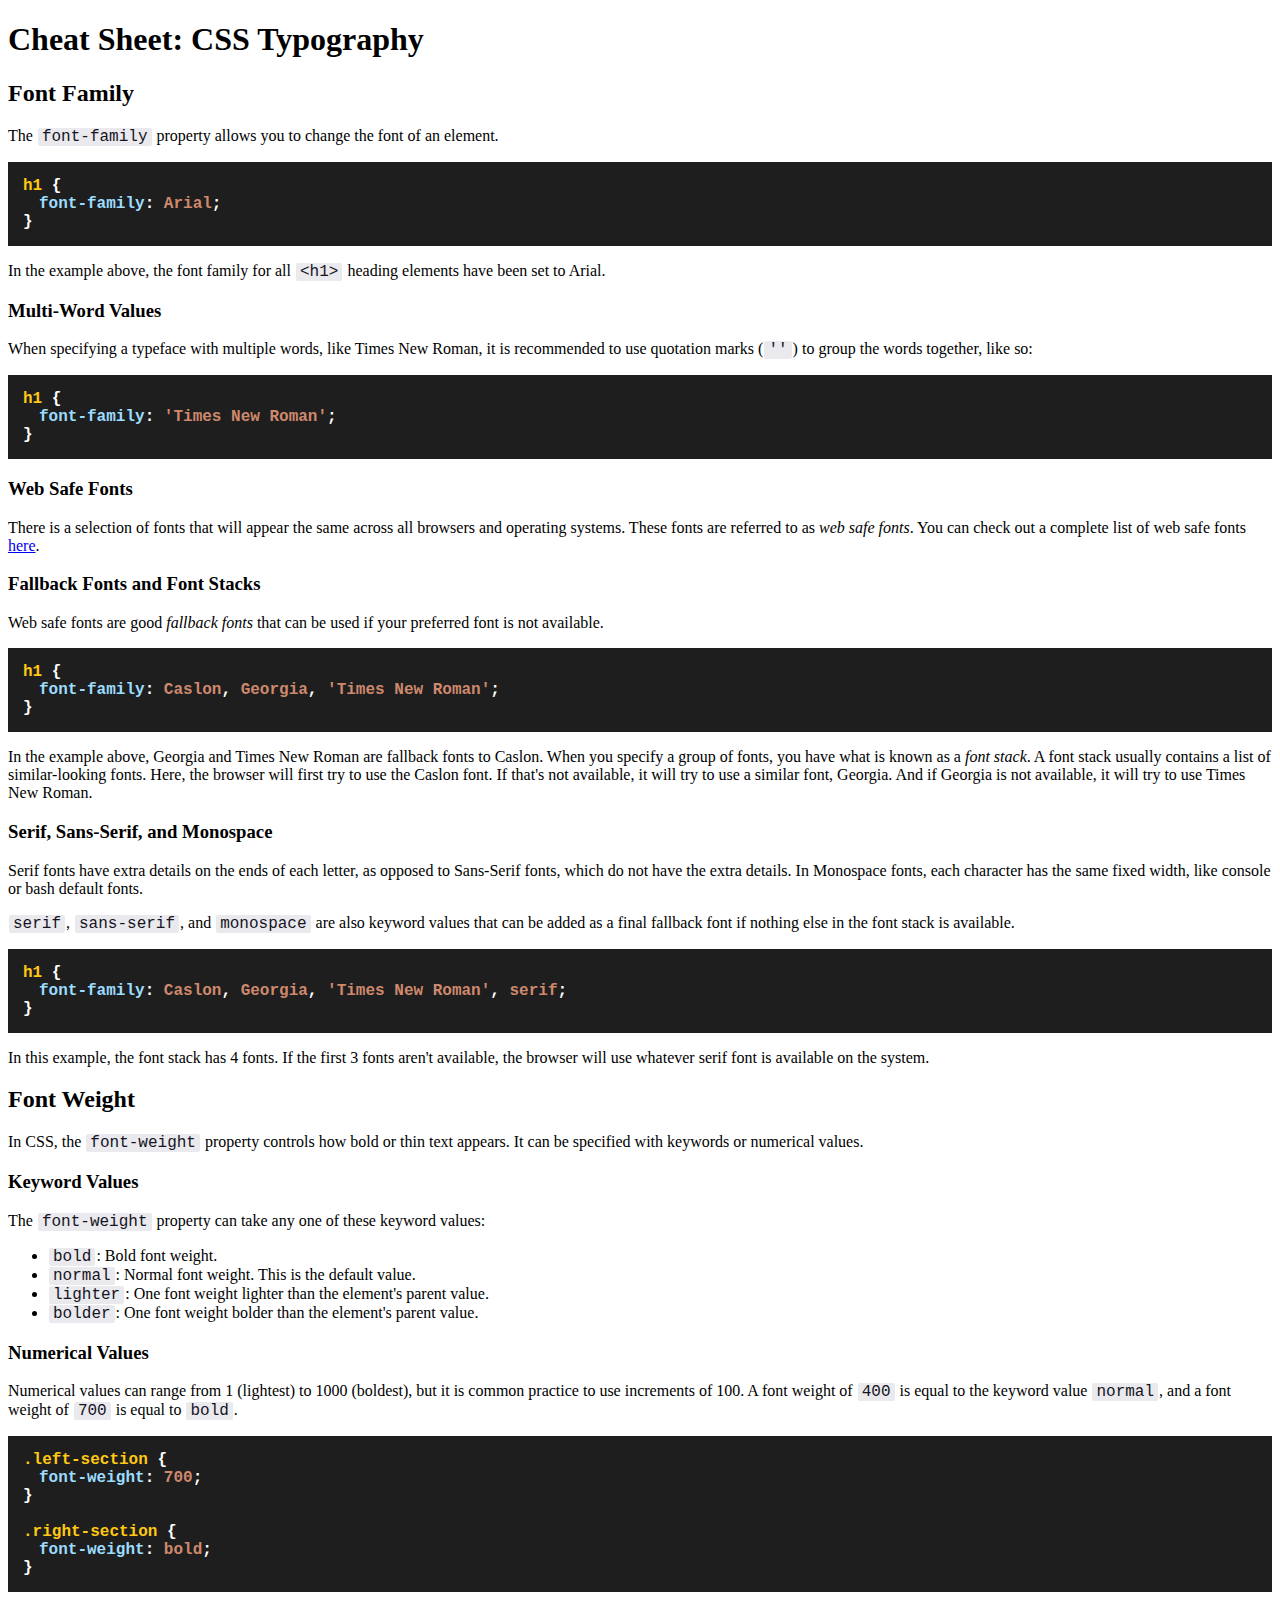
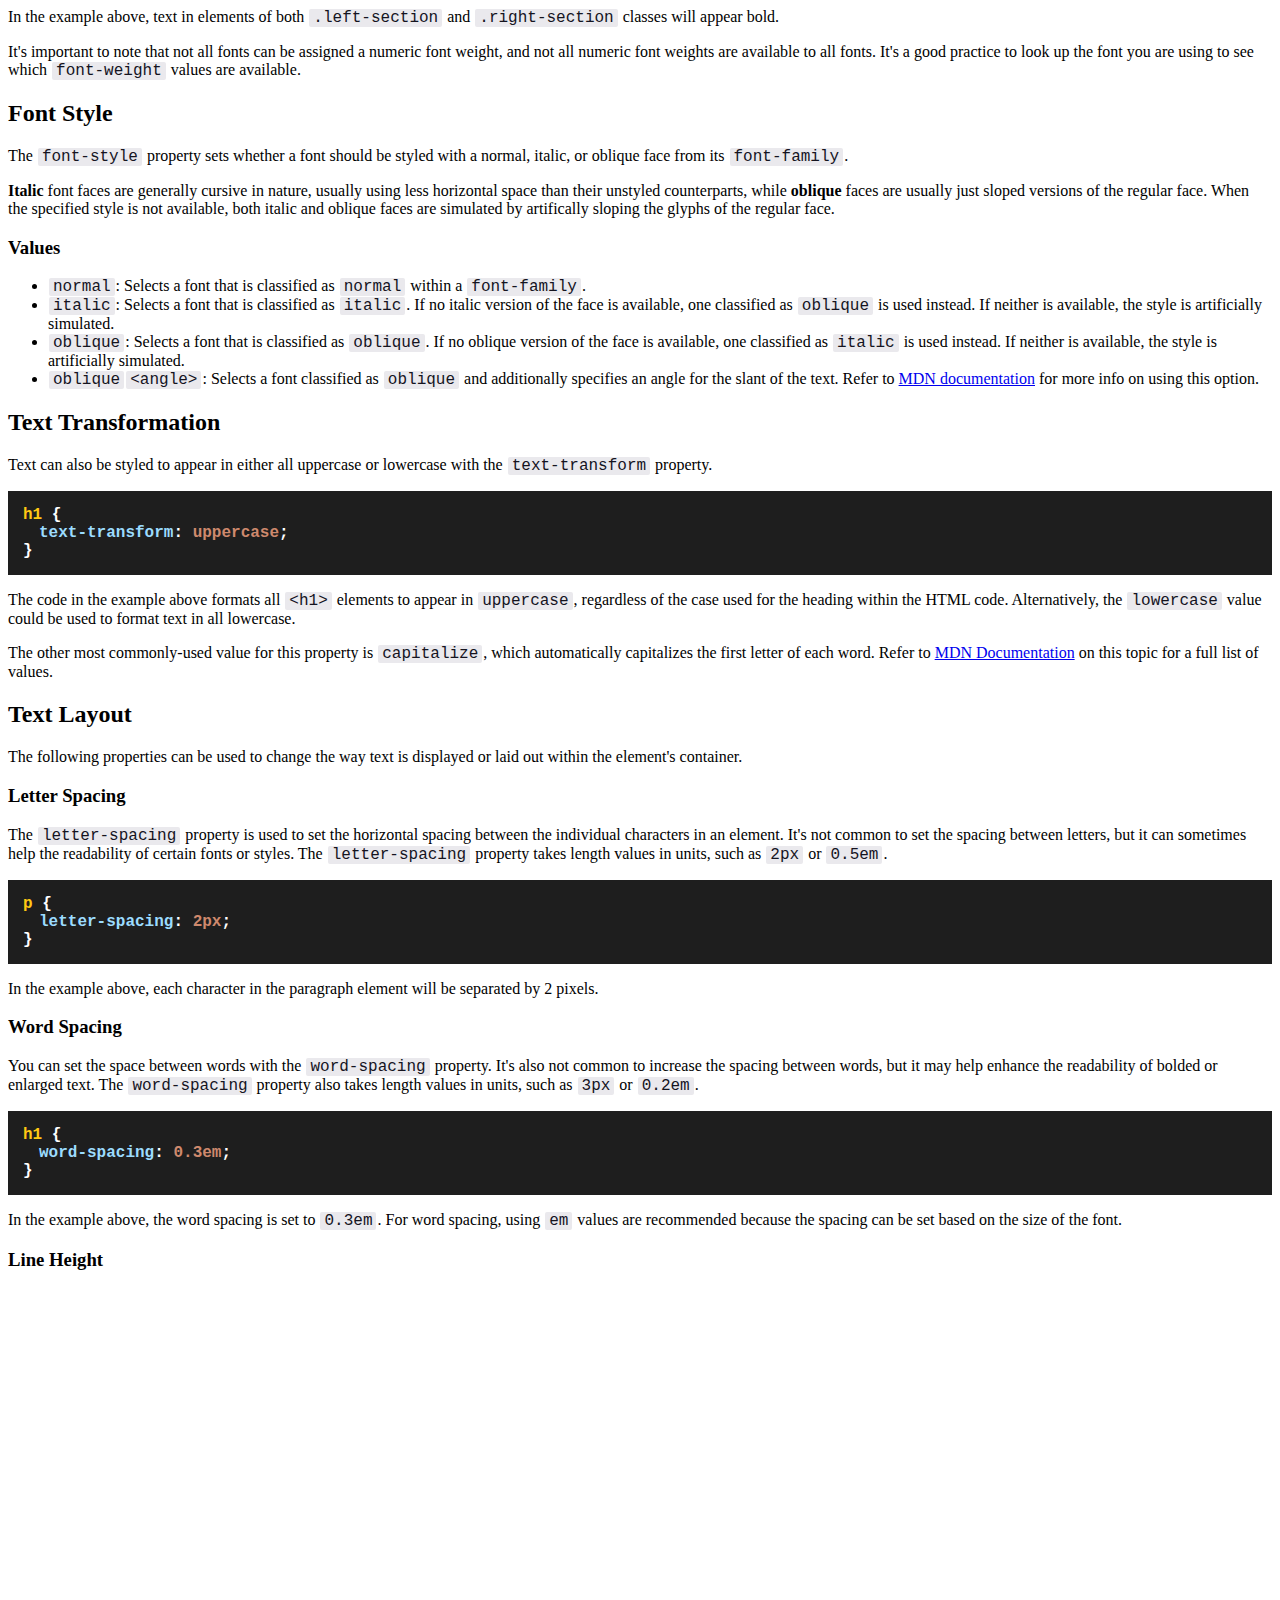
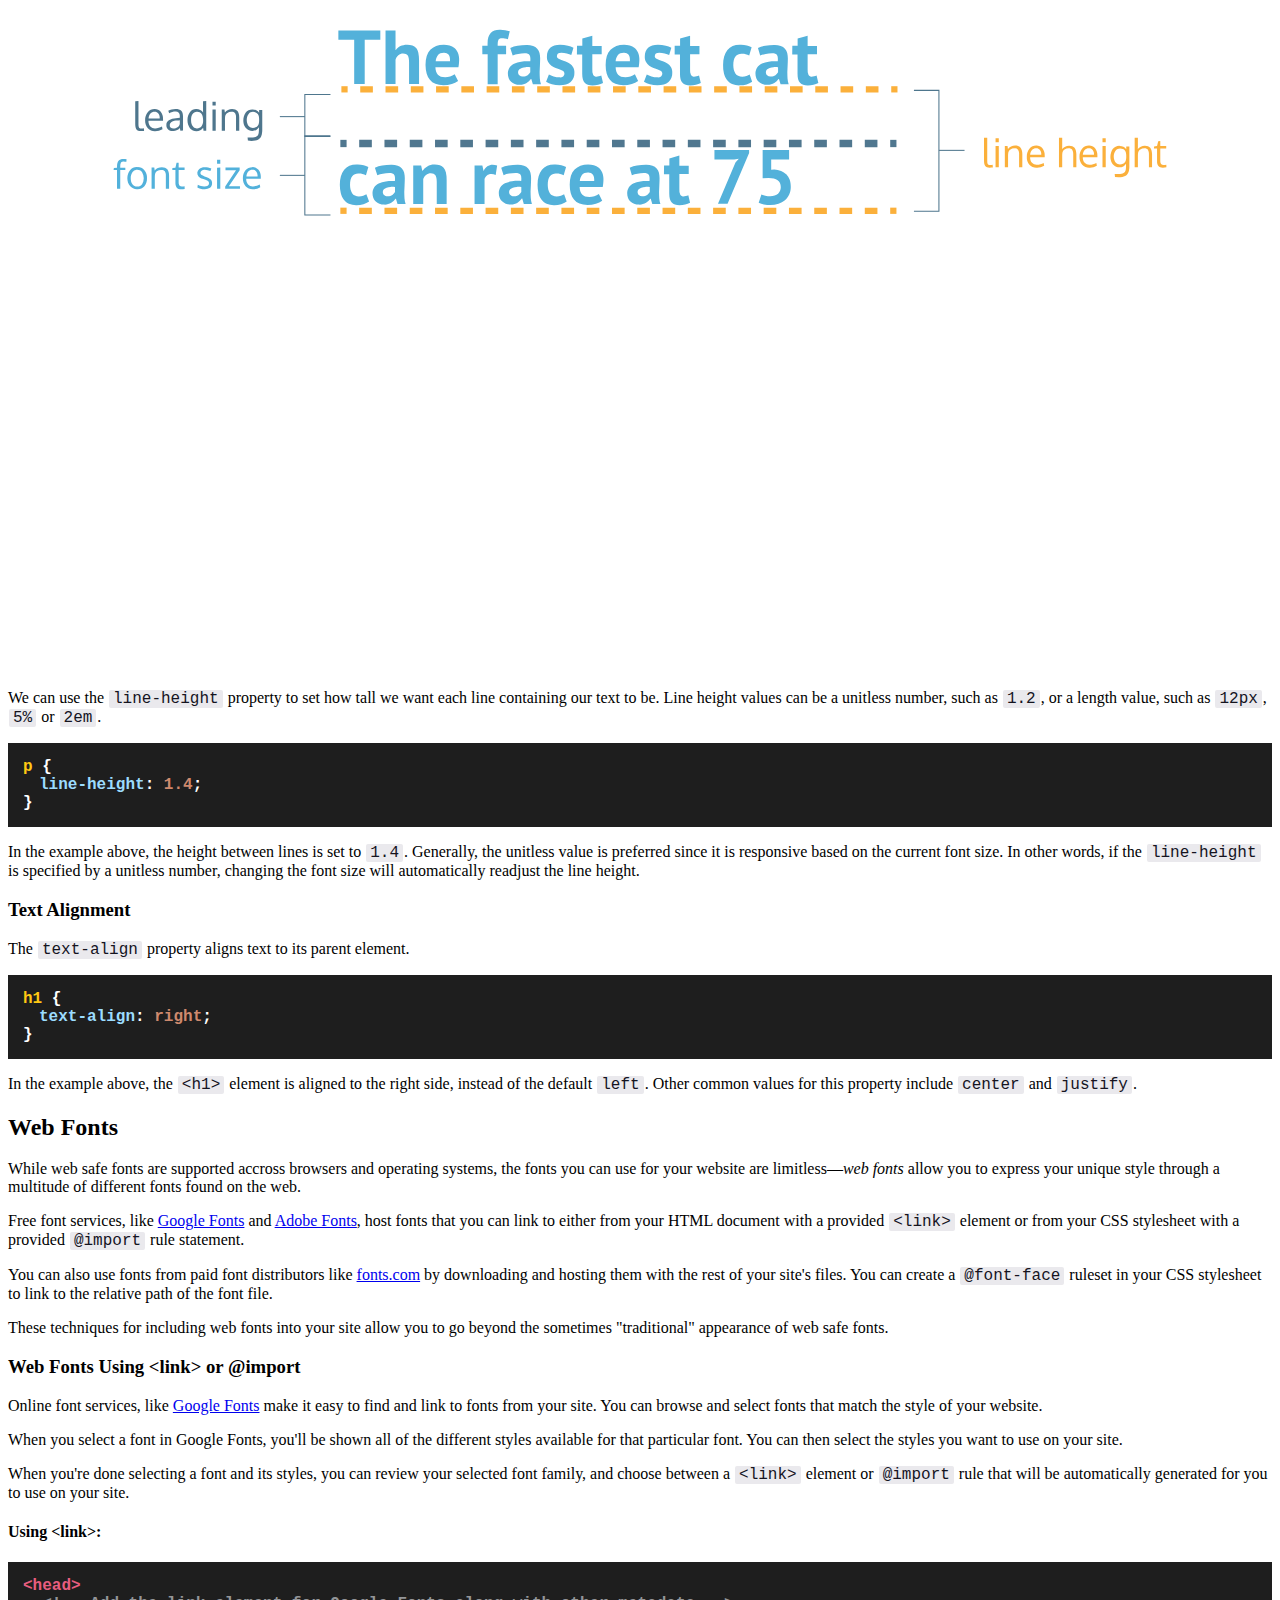
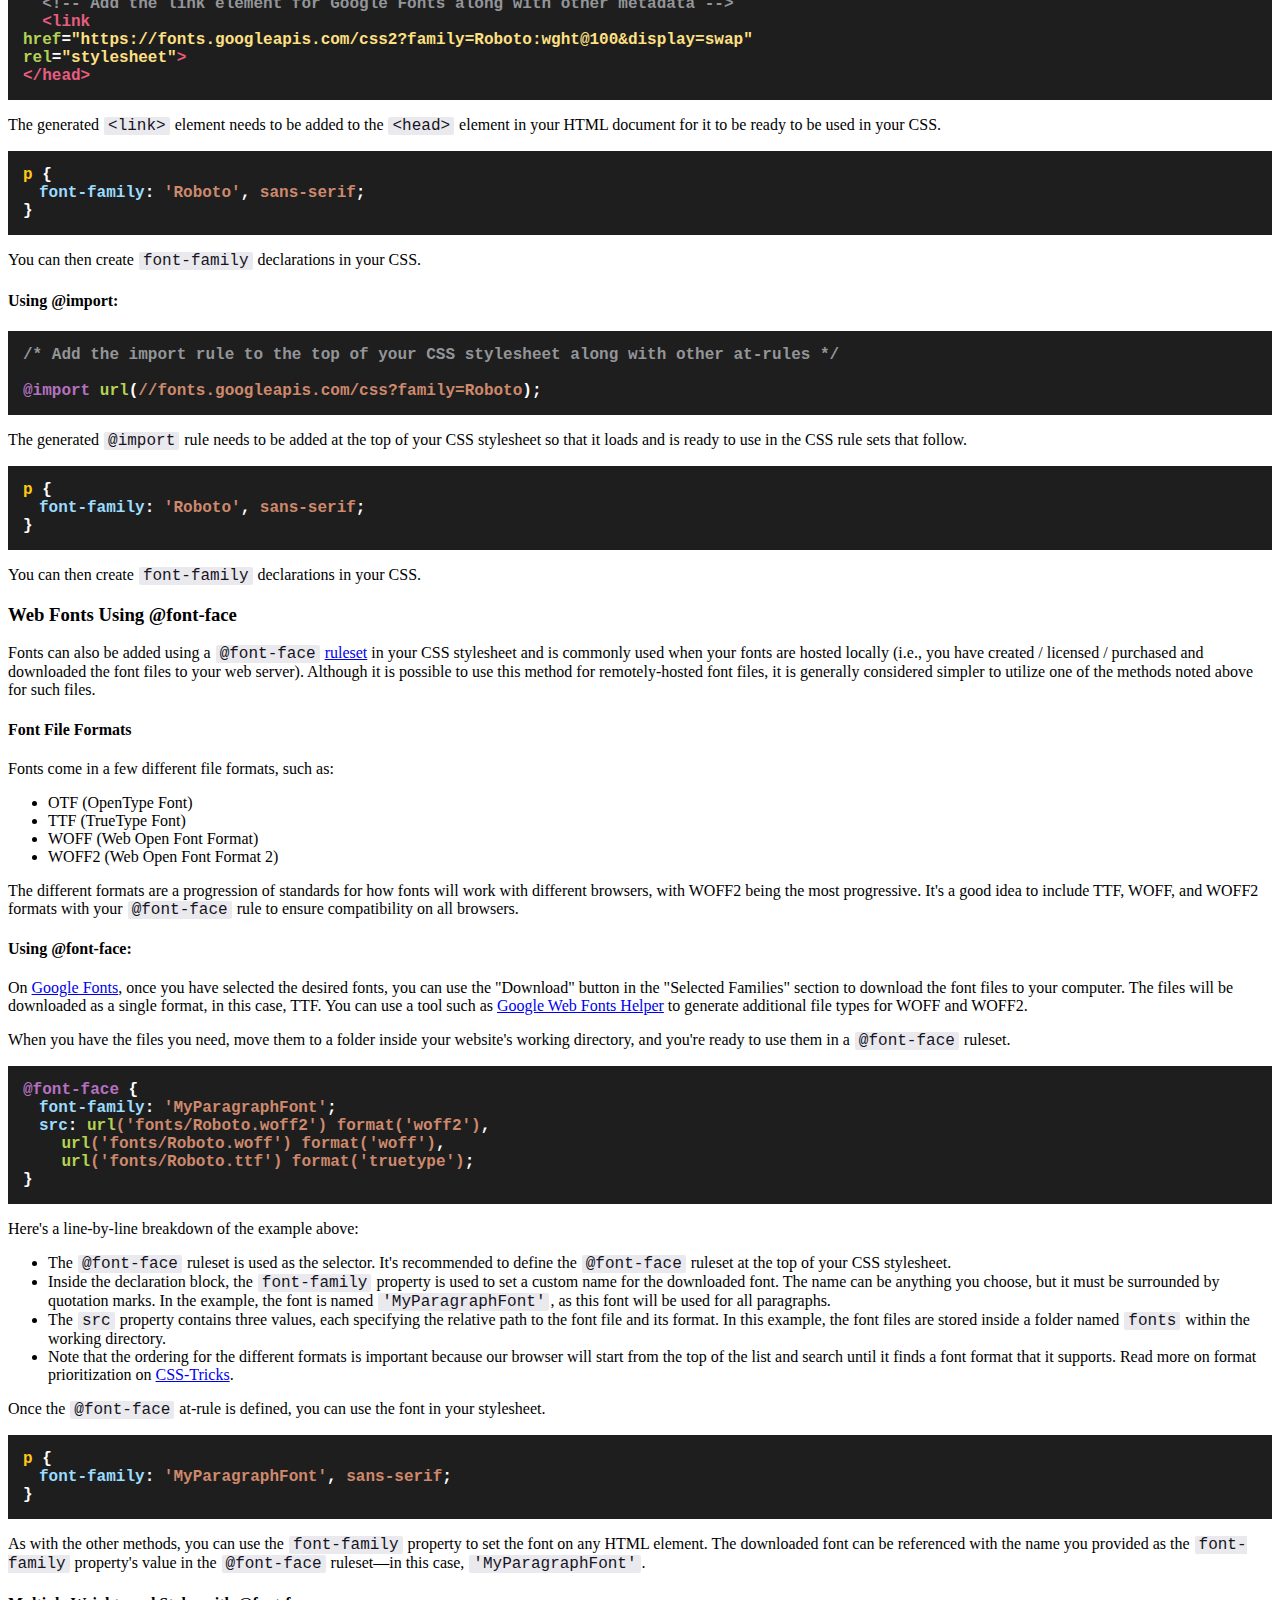
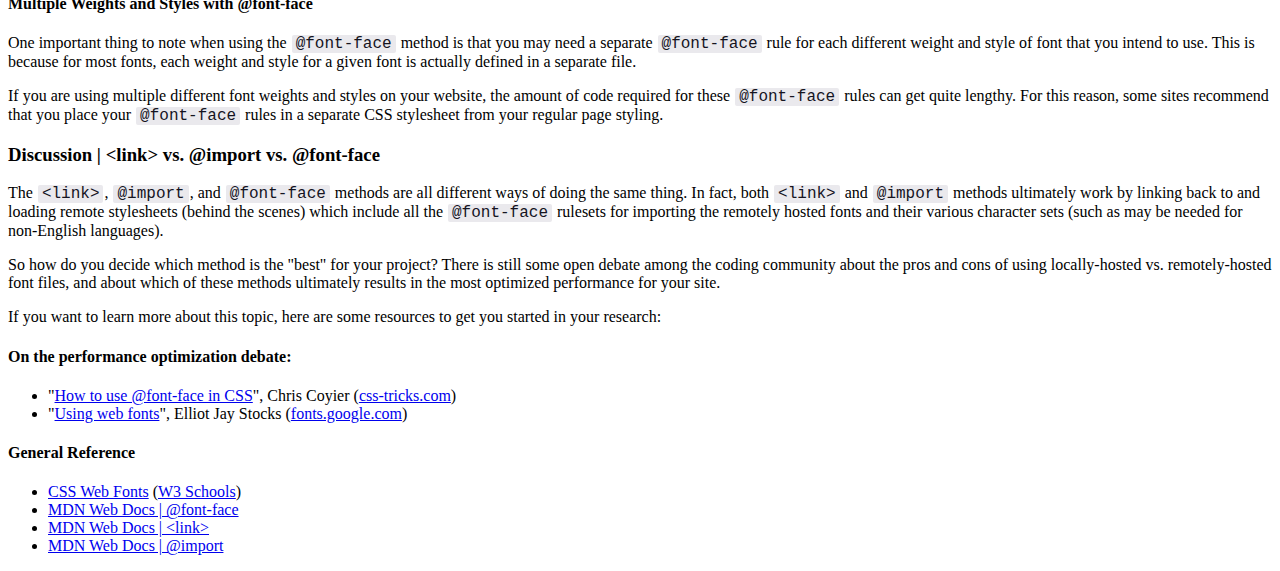
==== CheetSheetProject/index.html @ 48a108c7 "Finished adding main content" ====
<!DOCTYPE html>
<html lang="en">
  
  <head>
    <title>Cheat Sheet | CSS Typography</title>
    <link rel="stylesheet" href="style.css" type="text/css">
  </head>

  <body>
    <h1>Cheat Sheet: CSS Typography</h1>

    <!--Insert Nav UL-->

    <!--Insert Page Intro/Description-->

    <!--Content Sections-->
    <section id="font-family">
      <h2>Font Family</h2>

      <p>The <code>font-family</code> property allows you to change the font of
      an element.</p>
  
      <div class="example">
        <pre>
          <span class="selector">h1</span> {
          <span class="property">font-family</span>: <span class="value">Arial</span>;
          }
        </pre>
      </div>

      <p>In the example above, the font family for all <code>&lt;h1&gt;</code>
      heading elements have been set to Arial.</p>

      <h3>Multi-Word Values</h3>
  
      <p>When specifying a typeface with multiple words, like Times New Roman,
      it is recommended to use quotation marks (<code>''</code>) to group the
      words together, like so:</p>

      <div class="example">
        <pre>
          <span class="selector">h1</span> {
            <span class="property">font-family</span>: <span class="value">'Times New Roman'</span>;
          }
        </pre>
      </div>

      <h3>Web Safe Fonts</h3>

      <p>There is a selection of fonts that will appear the same across all
        browsers and operating systems. These fonts are referred to as
        <em>web safe fonts</em>. You can check out a complete list of web
        safe fonts <a href="https://www.cssfontstack.com/" target="_blank">here</a>.
      </p>

      <h3>Fallback Fonts and Font Stacks</h3>

      <p>Web safe fonts are good <em>fallback fonts</em> that can be used if
      your preferred font is not available.</p>

      <div class="example">
        <pre>
          <span class="selector">h1</span> {
            <span class="property">font-family</span>: <span class="value">Caslon</span>, <span class="value">Georgia</span>, <span class="value">'Times New Roman'</span>;
          }
        </pre>
      </div>

      <p>In the example above, Georgia and Times New Roman are fallback fonts
        to Caslon. When you specify a group of fonts, you have what is known as
        a <em>font stack</em>. A font stack usually contains a list of
        similar-looking fonts. Here, the browser will first try to use the
        Caslon font. If that's not available, it will try to use a similar font,
        Georgia. And if Georgia is not available, it will try to use Times New
        Roman.</p>

      <h3>Serif, Sans-Serif, and Monospace</h3>
      <p>Serif fonts have extra details on the ends of each letter, as opposed
        to Sans-Serif fonts, which do not have the extra details. In Monospace
        fonts, each character has the same fixed width, like console or bash
        default fonts.
      </p>
      <p><code>serif</code>, <code>sans-serif</code>, and <code>monospace</code>
        are also keyword values that can be added as a final fallback font if
        nothing else in the font stack is available.
      </p>

      <div class="example">
        <pre>
          <span class="selector">h1</span> {
            <span class="property">font-family</span>: <span class="value">Caslon</span>, <span class="value">Georgia</span>, <span class="value">'Times New Roman'</span>, <span class="value">serif</span>;
          }
        </pre>
      </div>

      <p>In this example, the font stack has 4 fonts. If the first 3
        fonts aren't available, the browser will use whatever serif font is
        available on the system.</p>
    </section>

    <section id="font-weight">
      <h2>Font Weight</h2>

      <p>In CSS, the <code>font-weight</code> property controls how bold or
      thin text appears. It can be specified with keywords or numerical values.</p>

      <h3>Keyword Values</h3>

      <p>The <code>font-weight</code> property can take any one of these
      keyword values:</p>

      <ul>
        <li><code>bold</code>: Bold font weight.</li>
        <li><code>normal</code>: Normal font weight. This is the default value.</li>
        <li><code>lighter</code>: One font weight lighter than the element's
        parent value.</li>
        <li><code>bolder</code>: One font weight bolder than the element's
        parent value.</li>
      </ul>

      <h3>Numerical Values</h3>

      <p>Numerical values can range from 1 (lightest) to 1000 (boldest), but it
        is common practice to use increments of 100. A font weight of <code>400</code>
        is equal to the keyword value <code>normal</code>, and a font weight of
        <code>700</code> is equal to <code>bold</code>.</p>

      <div class="example">
        <pre>
          <span class="selector">.left-section</span> {
            <span class="property">font-weight</span>: <span class="value">700</span>;
          }

          <span class="selector">.right-section</span> {
            <span class="property">font-weight</span>: <span class="value">bold</span>;
          }
        </pre>
      </div>

      <p>In the example above, text in elements of both <code>.left-section</code>
      and <code>.right-section</code> classes will appear bold.</p>

      <p>It's important to note that not all fonts can be assigned a numeric
        font weight, and not all numeric font weights are available to all fonts.
        It's a good practice to look up the font you are using to see which
        <code>font-weight</code> values are available.</p>

    </section>

    <section id="font-style">
      <h2>Font Style</h2>

      <p>The <code>font-style</code> property sets whether a font should be
      styled with a normal, italic, or oblique face from its
      <code>font-family</code>.</p>

      <p><strong>Italic</strong> font faces are generally cursive in nature,
      usually using less horizontal space than their unstyled counterparts,
      while <strong>oblique</strong> faces are usually just sloped versions
      of the regular face. When the specified style is not available, both
      italic and oblique faces are simulated by artifically sloping the glyphs
      of the regular face.</p>

      <h3>Values</h3>

      <ul>
        <li><code>normal</code>: Selects a font that is classified as
        <code>normal</code> within a <code>font-family</code>.</li>
        <li><code>italic</code>: Selects a font that is classified as
        <code>italic</code>. If no italic version of the face is available,
        one classified as <code>oblique</code> is used instead. If neither is
        available, the style is artificially simulated.</li>
        <li><code>oblique</code>: Selects a font that is classified as
        <code>oblique</code>. If no oblique version of the face is available,
        one classified as <code>italic</code> is used instead. If neither is
        available, the style is artificially simulated.</li>
        <li><code>oblique</code><code>&lt;angle&gt;</code>: Selects a font
        classified as <code>oblique</code> and additionally specifies an angle
        for the slant of the text. Refer to
        <a href="https://developer.mozilla.org/en-US/docs/Web/CSS/font-style#values"
        target="_blank">MDN documentation</a> for more info on using
        this option.</li>
      </ul>
      
    </section>

    <section id="text-transform">
      <h2>Text Transformation</h2>

      <p>Text can also be styled to appear in either all uppercase or lowercase
        with the <code>text-transform</code> property.
      </p>

      <div class="example">
        <pre>
          <span class="selector">h1</span> {
            <span class="property">text-transform</span>: <span class="value">uppercase</span>;
          }
        </pre>
      </div>

      <p>The code in the example above formats all <code>&lt;h1&gt;</code>
        elements to appear in <code>uppercase</code>, regardless of the case used
        for the heading within the HTML code. Alternatively, the <code>lowercase</code>
        value could be used to format text in all lowercase.
      </p>

      <p>The other most commonly-used value for this property is
        <code>capitalize</code>, which automatically capitalizes the first letter
        of each word. Refer to 
        <a href="https://developer.mozilla.org/en-US/docs/Web/CSS/text-transform"
        target="_blank">MDN Documentation</a> on this topic for a full list of
        values.
      </p>

    </section>
    
    <section id="text-layout">
      <h2>Text Layout</h2>

      <p>The following properties can be used to change the way text is displayed
        or laid out within the element's container.</p>

      <h3>Letter Spacing</h3>
      <p>The <code>letter-spacing</code> property is used to set the horizontal
      spacing between the individual characters in an element. It's not common
      to set the spacing between letters, but it can sometimes help the
      readability of certain fonts or styles. The <code>letter-spacing</code>
      property takes length values in units, such as <code>2px</code> or
      <code>0.5em</code>.</p>

      <div class="example">
        <pre>
          <span class="selector">p</span> {
          <span class="property">letter-spacing</span>: <span class="value">2px</span>;
          }
        </pre>
      </div>

      <p>In the example above, each character in the paragraph element will be
        separated by 2 pixels.
      </p>

      <h3>Word Spacing</h3>

      <p>You can set the space between words with the <code>word-spacing</code>
      property. It's also not common to increase the spacing between words, but
      it may help enhance the readability of bolded or enlarged text. The
      <code>word-spacing</code> property also takes length values in units,
      such as <code>3px</code> or <code>0.2em</code>.</p>

      <div class="example">
        <pre>
          <span class="selector">h1</span> {
          <span class="property">word-spacing</span>: <span class="value">0.3em</span>;
          }
        </pre>
      </div>

      <p>In the example above, the word spacing is set to <code>0.3em</code>.
      For word spacing, using <code>em</code> values are recommended because the
      spacing can be set based on the size of the font.</p>

      <h3>Line Height</h3>

      <img id="line-height" src="/CheetSheetProject/images/htmlcss1-diagram__leading_updated_1-01.svg"
      alt="A figure depicting how line height is calculated as a combination of font
      size plus the leading space between lines.">

      <p>We can use the <code>line-height</code> property to set how tall we
      want each line containing our text to be. Line height values can be a
      unitless number, such as <code>1.2</code>, or a length value, such as
      <code>12px</code>, <code>5%</code> or <code>2em</code>.</p>

      <div class="example">
        <pre>
          <span class="selector">p</span> {
          <span class="property">line-height</span>: <span class="value">1.4</span>;
          }
        </pre>
      </div>

      <p>In the example above, the height between lines is set to <code>1.4</code>.
      Generally, the unitless value is preferred since it is responsive based
      on the current font size. In other words, if the <code>line-height</code>
      is specified by a unitless number, changing the font size will automatically
      readjust the line height.</p>

      <h3>Text Alignment</h3>

      <p>The <code>text-align</code> property aligns text to its parent element.</p>

      <div class="example">
        <pre>
          <span class="selector">h1</span> {
          <span class="property">text-align</span>: <span class="value">right</span>;
          }
        </pre>
      </div>

      <p>In the example above, the <code>&lt;h1&gt;</code> element is aligned
      to the right side, instead of the default <code>left</code>. Other common values for
      this property include <code>center</code> and <code>justify</code>.</p>
    </section>

    <section id="web-fonts">
      <h2>Web Fonts</h2>

      <p>While web safe fonts are supported accross browsers and operating
        systems, the fonts you can use for your website are
        limitless&mdash;<em>web fonts</em> allow you to express your unique
        style through a multitude of different fonts found on the web.
      </p>

      <p>Free font services, like
        <a href="https://fonts.google.com/" target="_blank">Google Fonts</a> and
        <a href="https://fonts.adobe.com/" target="_blank">Adobe Fonts</a>, host
        fonts that you can link to either from your HTML document with a provided
        <code>&lt;link&gt;</code> element or from your CSS stylesheet with a
        provided <code>@import</code> rule statement.
      </p>

      <p>You can also use fonts from paid font distributors like
        <a href="https://www.fonts.com/" target="_blank">fonts.com</a> by
        downloading and hosting them with the rest of your site's files. You
        can create a <code>&commat;font-face</code> ruleset in your CSS
        stylesheet to link to the relative path of the font file.
      </p>

      <p>These techniques for including web fonts into your site allow you to go
        beyond the sometimes "traditional" appearance of web safe fonts.
      </p>

      <h3>Web Fonts Using &lt;link&gt; or @import</h3>

      <p>Online font services, like
        <a href="https://fonts.google.com/" target="_blank">Google Fonts</a>
        make it easy to find and link to fonts from your site. You can browse
        and select fonts that match the style of your website.
      </p>

      <!--Image placeholder-->

      <p>When you select a font in Google Fonts, you'll be shown all of the
        different styles available for that particular font. You can then
        select the styles you want to use on your site.
      </p>

      <!--Image placeholder-->

      <p>When you're done selecting a font and its styles, you can review your
        selected font family, and choose between a <code>&lt;link&gt;</code>
        element or <code>@import</code> rule that will be automatically
        generated for you to use on your site.
      </p>

      <h4>Using &lt;link&gt;:</h4>

      <div class="example">
        <pre>
          <span class="tag">&lt;head&gt;</span>
          &nbsp;&nbsp;<span class="comment">&lt;&excl;&dash;&dash; Add the link element for Google Fonts along with other metadata &dash;&dash;&gt;</span>
          &nbsp;&nbsp;<span class="tag">&lt;link</span>
          <span class="attribute">href</span>=<span class="htmlvalue">"https://fonts.googleapis.com/css2?family=Roboto:wght@100&display=swap"</span>
          <span class="attribute">rel</span>=<span class="htmlvalue">"stylesheet"</span><span class="tag">&gt;</span>
          <span class="tag">&lt;&#47;head&gt;</span>
        </pre>
      </div>

      <p>The generated <code>&lt;link&gt;</code> element needs to be added to
        the <code>&lt;head&gt;</code> element in your HTML document for it to be
        ready to be used in your CSS.
      </p>

      <div class="example">
        <pre>
          <span class="selector">p</span> {
          <span class="property">font-family</span>: <span class="value">'Roboto'</span>, <span class="value">sans-serif</span>;
          }
        </pre>
      </div>

      <p>You can then create <code>font-family</code> declarations in your CSS.
      </p>

      <h4>Using @import:</h4>

      <div class="example">
        <pre>
          <span class="comment">/* Add the import rule to the top of your CSS stylesheet along with other at-rules */</span>
          
          <span class="rule">@import</span> <span class="attribute">url</span>(<span class="value">//fonts.googleapis.com/css?family=Roboto</span>);</span>
        </pre>
      </div>

      <p>The generated <code>@import</code> rule needs to be added at the top
        of your CSS stylesheet so that it loads and is ready to use in the
        CSS rule sets that follow.
      </p>

      <div class="example">
        <pre>
          <span class="selector">p</span> {
          <span class="property">font-family</span>: <span class="value">'Roboto'</span>, <span class="value">sans-serif</span>;
          }
        </pre>
      </div>

      <p>You can then create <code>font-family</code> declarations in your CSS.
      </p>

      <h3>Web Fonts Using @font-face</h3>

      <!--Image placeholder-->

      <p>Fonts can also be added using a <code>@font-face</code>
        <a href="https://developer.mozilla.org/en-US/docs/Web/CSS/@font-face"
        target="_blank" rel="noopener noreferrer">ruleset</a>
        in your CSS stylesheet and is commonly used when your fonts are hosted
        locally (i.e., you have created / licensed / purchased and downloaded the
        font files to your web server). Although it is possible to use this method
        for remotely-hosted font files, it is generally considered simpler to
        utilize one of the methods noted above for such files.
      </p>

      <h4>Font File Formats</h4>
      <p>Fonts come in a few different file formats, such as:</p>

      <ul>
        <li>OTF (OpenType Font)</li>
        <li>TTF (TrueType Font)</li>
        <li>WOFF (Web Open Font Format)</li>
        <li>WOFF2 (Web Open Font Format 2)</li>
      </ul>

      <p>The different formats are a progression of standards for how fonts
        will work with different browsers, with WOFF2 being the most progressive.
        It's a good idea to include TTF, WOFF, and WOFF2 formats with your
        <code>@font-face</code> rule to ensure compatibility on all browsers.
      </p>

      <h4>Using @font-face:</h4>

      <!--Image placeholder-->

      <p>On <a href="https://fonts.google.com/" target="_blank">Google Fonts</a>,
        once you have selected the desired fonts, you can use the
        "Download" button in the "Selected Families" section to download the
        font files to your computer. The files will be downloaded as a single
        format, in this case, TTF. You can use a tool such as
        <a href="https://google-webfonts-helper.herokuapp.com/fonts"
        target="_blank" rel="noopener noreferrer">Google Web Fonts Helper</a>
        to generate additional file types for WOFF and WOFF2.
      </p>

      <p>When you have the files you need, move them to a folder inside your
        website's working directory, and you're ready to use them in a
        <code>@font-face</code> ruleset.
      </p>

      <div class="example">
        <pre>
          <span class="rule">@font-face</span> {
          <span class="property">font-family</span>: <span class="value">'MyParagraphFont'</span>;
          <span class="property">src</span>: <span class="attribute">url</span><span class="value">('fonts/Roboto.woff2') format('woff2')</span>,
          &nbsp;&nbsp;&nbsp;&nbsp;<span class="attribute">url</span><span class="value">('fonts/Roboto.woff') format('woff')</span>,
          &nbsp;&nbsp;&nbsp;&nbsp;<span class="attribute">url</span><span class="value">('fonts/Roboto.ttf') format('truetype')</span>;
          }
        </pre>
      </div>

      <p>Here's a line-by-line breakdown of the example above:</p>

      <ul>
        <li>The <code>@font-face</code> ruleset is used as the selector. It's
          recommended to define the <code>@font-face</code> ruleset at the top of
          your CSS stylesheet.
        </li>
        <li>Inside the declaration block, the <code>font-family</code> property
          is used to set a custom name for the downloaded font. The name can be
          anything you choose, but it must be surrounded by quotation marks. In
          the example, the font is named <code>'MyParagraphFont'</code>, as this
          font will be used for all paragraphs.
        </li>
        <li>The <code>src</code> property contains three values, each specifying
          the relative path to the font file and its format. In this example,
          the font files are stored inside a folder named <code>fonts</code>
          within the working directory.
        </li>
        <li>Note that the ordering for the different formats is important because
          our browser will start from the top of the list and search until it
          finds a font format that it supports. Read more on format prioritization
          on <a href="https://css-tricks.com/snippets/css/using-font-face-in-css/"
          target="_blank" rel="noopener noreferrer">CSS-Tricks</a>.
        </li>
      </ul>

      <p>Once the <code>@font-face</code> at-rule is defined, you can use the
        font in your stylesheet.
      </p>

      <div class="example">
        <pre>
          <span class="selector">p</span> {
          <span class="property">font-family</span>: <span class="value">'MyParagraphFont'</span>, <span class="value">sans-serif</span>;
          }
        </pre>
      </div>

      <p>As with the other methods, you can use the <code>font-family</code>
        property to set the font on any HTML element. The downloaded font can
        be referenced with the name you provided as the <code>font-family</code>
        property's value in the <code>@font-face</code> ruleset&mdash;in this
        case, <code>'MyParagraphFont'</code>.      
      </p>

      <h4>Multiple Weights and Styles with @font-face</h4>

      <p>One important thing to note when using the <code>@font-face</code>
        method is that you may need a separate <code>@font-face</code> rule
        for each different weight and style of font that you intend to use.
        This is because for most fonts, each weight and style for a given
        font is actually defined in a separate file.
      </p>

      <p>If you are using multiple different font weights and styles on your
        website, the amount of code required for these <code>@font-face</code>
        rules can get quite lengthy. For this reason, some sites recommend that
        you place your <code>@font-face</code> rules in a separate CSS
        stylesheet from your regular page styling.
      </p>
      <aside>
        <h3>Discussion | &lt;link&gt; vs. @import vs. @font-face</h3>

        <p>The <code>&lt;link&gt;</code>, <code>@import</code>, and
          <code>@font-face</code> methods are all different ways of doing the
          same thing. In fact, both <code>&lt;link&gt;</code> and
          <code>@import</code> methods ultimately work by linking back to and
          loading remote stylesheets (behind the scenes) which include all the
          <code>@font-face</code> rulesets for importing the remotely hosted
          fonts and their various character sets (such as may be needed for
          non-English languages). 
        </p>

        <!--Insert image of @font-face rule and character sets-->
        
        <p>So how do you decide which method is the "best" for your project?
          There is still some open debate among the coding community about the
          pros and cons of using locally-hosted vs. remotely-hosted font files,
          and about which of these methods ultimately results in the most
          optimized performance for your site.
        </p>

        <p>If you want to learn more about this topic, here are some resources
          to get you started in your research:
        </p>

        <h4>On the performance optimization debate:</h4>
        <ul>
          <li>
            "<a href="https://css-tricks.com/snippets/css/using-font-face-in-css/#aa-a-note-on-performance"
            target="_blank"
            rel="noopener noreferrer">How to use @font-face in CSS</a>", Chris
            Coyier (<a href="https://css-tricks.com/"
            target="_blank"
            rel="noopener noreferrer">css-tricks.com</a>)
          </li>
          <li>
            "<a href="https://fonts.google.com/knowledge/using_type/using_web_fonts#optimizing-font-loading"
            target="_blank"
            rel="noopener noreferrer">Using web fonts</a>", Elliot Jay Stocks
            (<a href="https://fonts.google.com/"
            target="_blank"
            rel="noopener noreferrer">fonts.google.com</a>)
          </li>
        </ul>
        <h4>General Reference</h4>
        <ul>
          <li>
            <a href="https://www.w3schools.com/css/css3_fonts.asp"
            target="_blank"
            rel="noopener noreferrer">CSS Web Fonts</a>
            (<a href="https://www.w3schools.com/"
            target="_blank"
            rel="noopener noreferrer">W3 Schools</a>)
          </li>
          <li>
            <a href="https://developer.mozilla.org/en-US/docs/Web/CSS/@font-face"
            target="_blank"
            rel="noopener noreferrer">MDN Web Docs | @font-face</a>
          </li>
          <li>
            <a href="https://developer.mozilla.org/en-US/docs/Web/HTML/Element/link"
            target="_blank"
            rel="noopener noreferrer">MDN Web Docs | &lt;link&gt;</a>
          </li>
          <li>
            <a href="https://developer.mozilla.org/en-US/docs/Web/CSS/@import"
            target="_blank"
            rel="noopener noreferrer">MDN Web Docs | @import</a>
          </li>
        </ul>


      </aside>

    </section>

  </body>

</html>
---- CheetSheetProject/style.css ----
code, pre {
  font-family: 'Courier New', Courier, monospace;
}

code {
  color: #15141f;
  background-color: #eae9ed;
  border-radius: 0.125rem;
  margin: 0 0.0625rem;
  padding: 0 0.25rem;
}

.example {
  display: block;
  width: 100%;
}

pre {
  white-space: pre-line;
  background-color: #1e1e1e;
  color: white;
  font-weight: bold;
  padding: 15px;
}

.selector {
  color: #ffc813;
}

.rule {
  color: #b571c1;
}

.property {
  color: #9cdcfe;
  padding-left: 1rem;
}

.value {
  color: #ce896d;
}

.tag {
  color: #e85d7f;
}

.comment {
  color: #939598;
}

.attribute {
  color: #b4d353;
}

.htmlvalue {
  color: #ffe083;
}
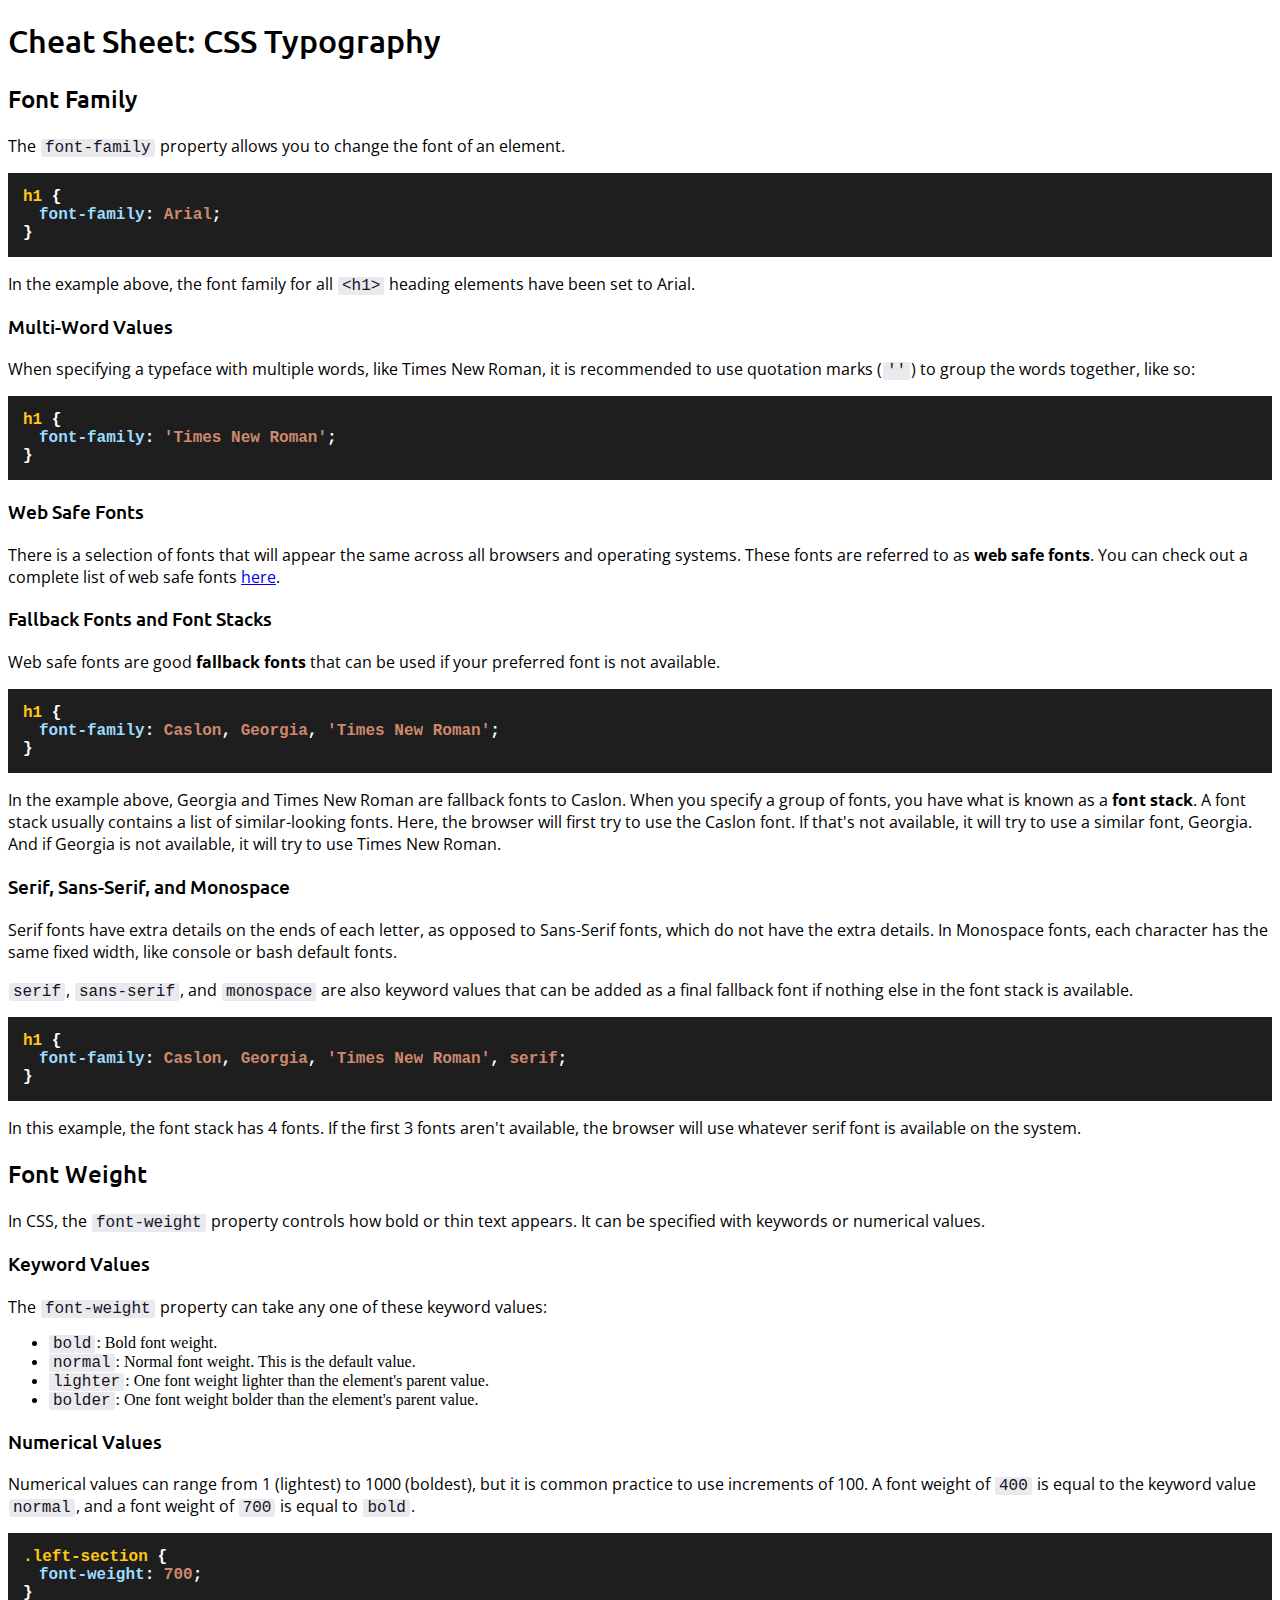
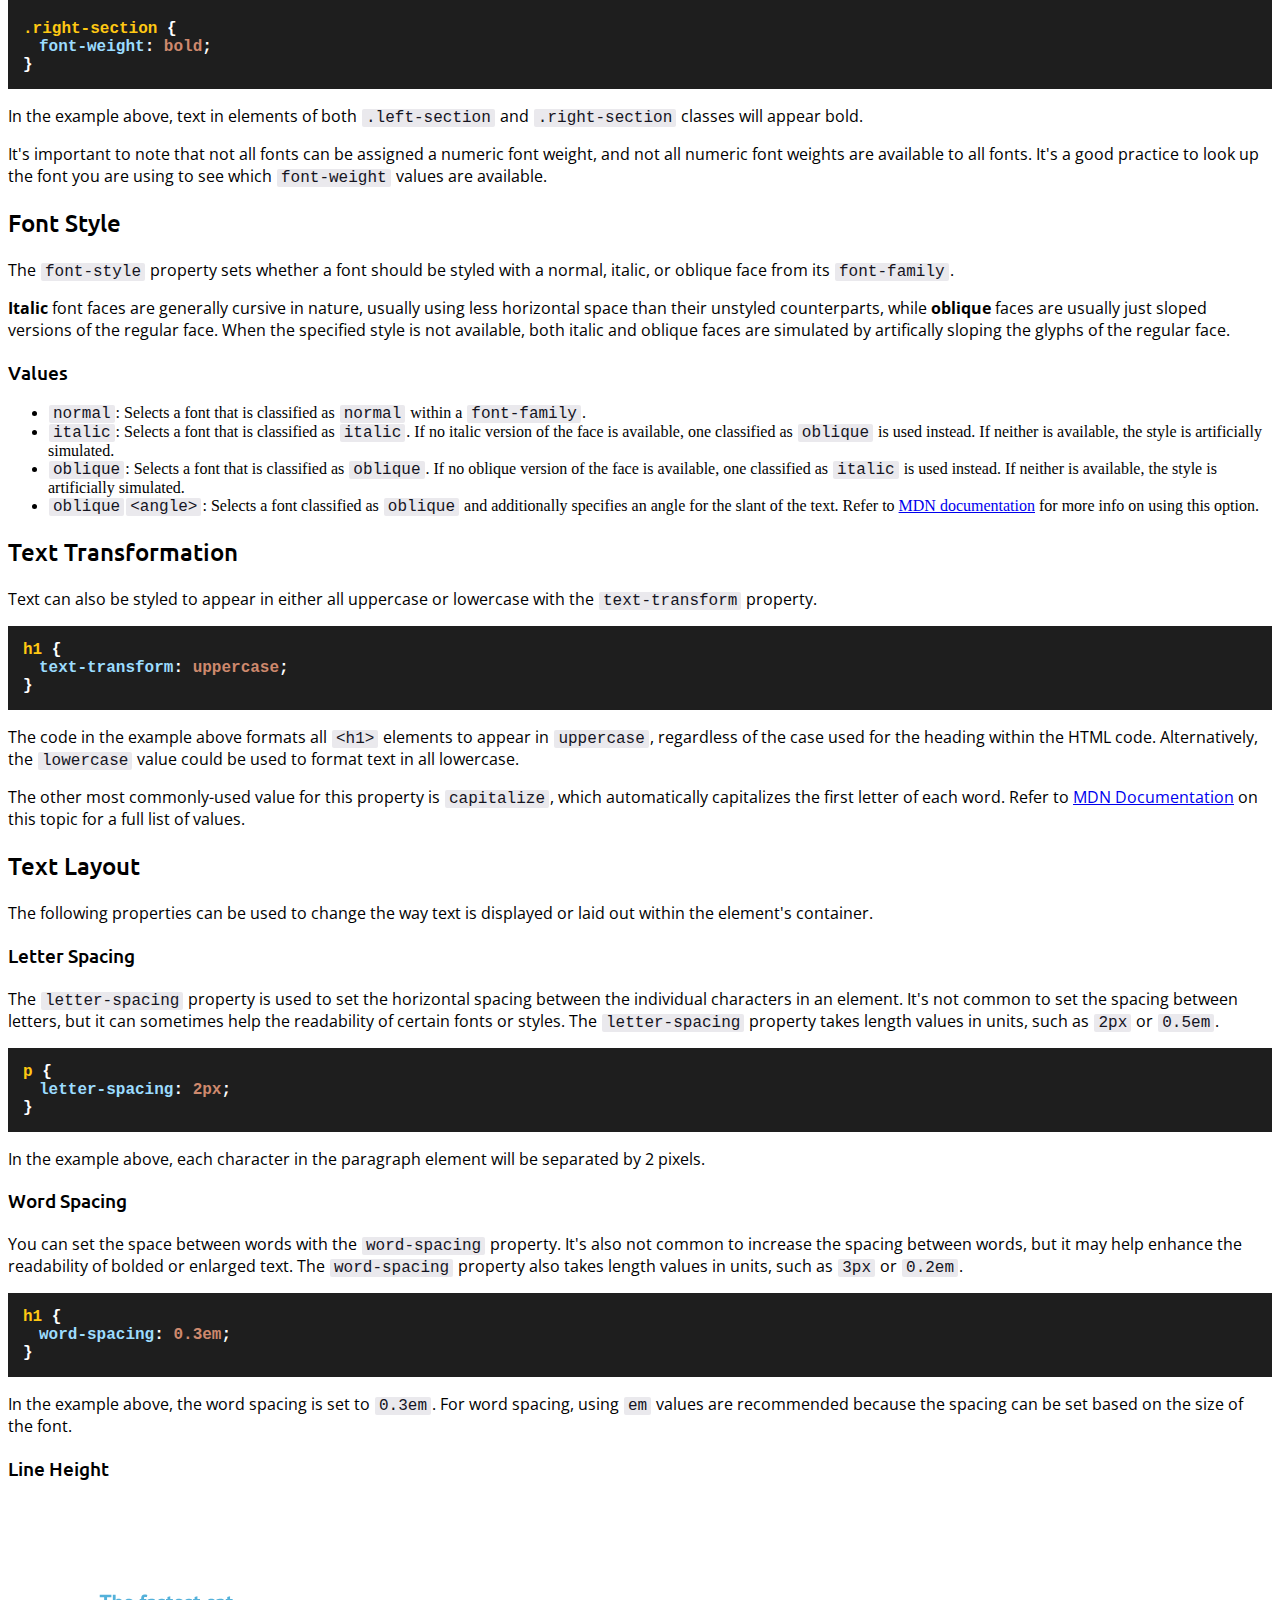
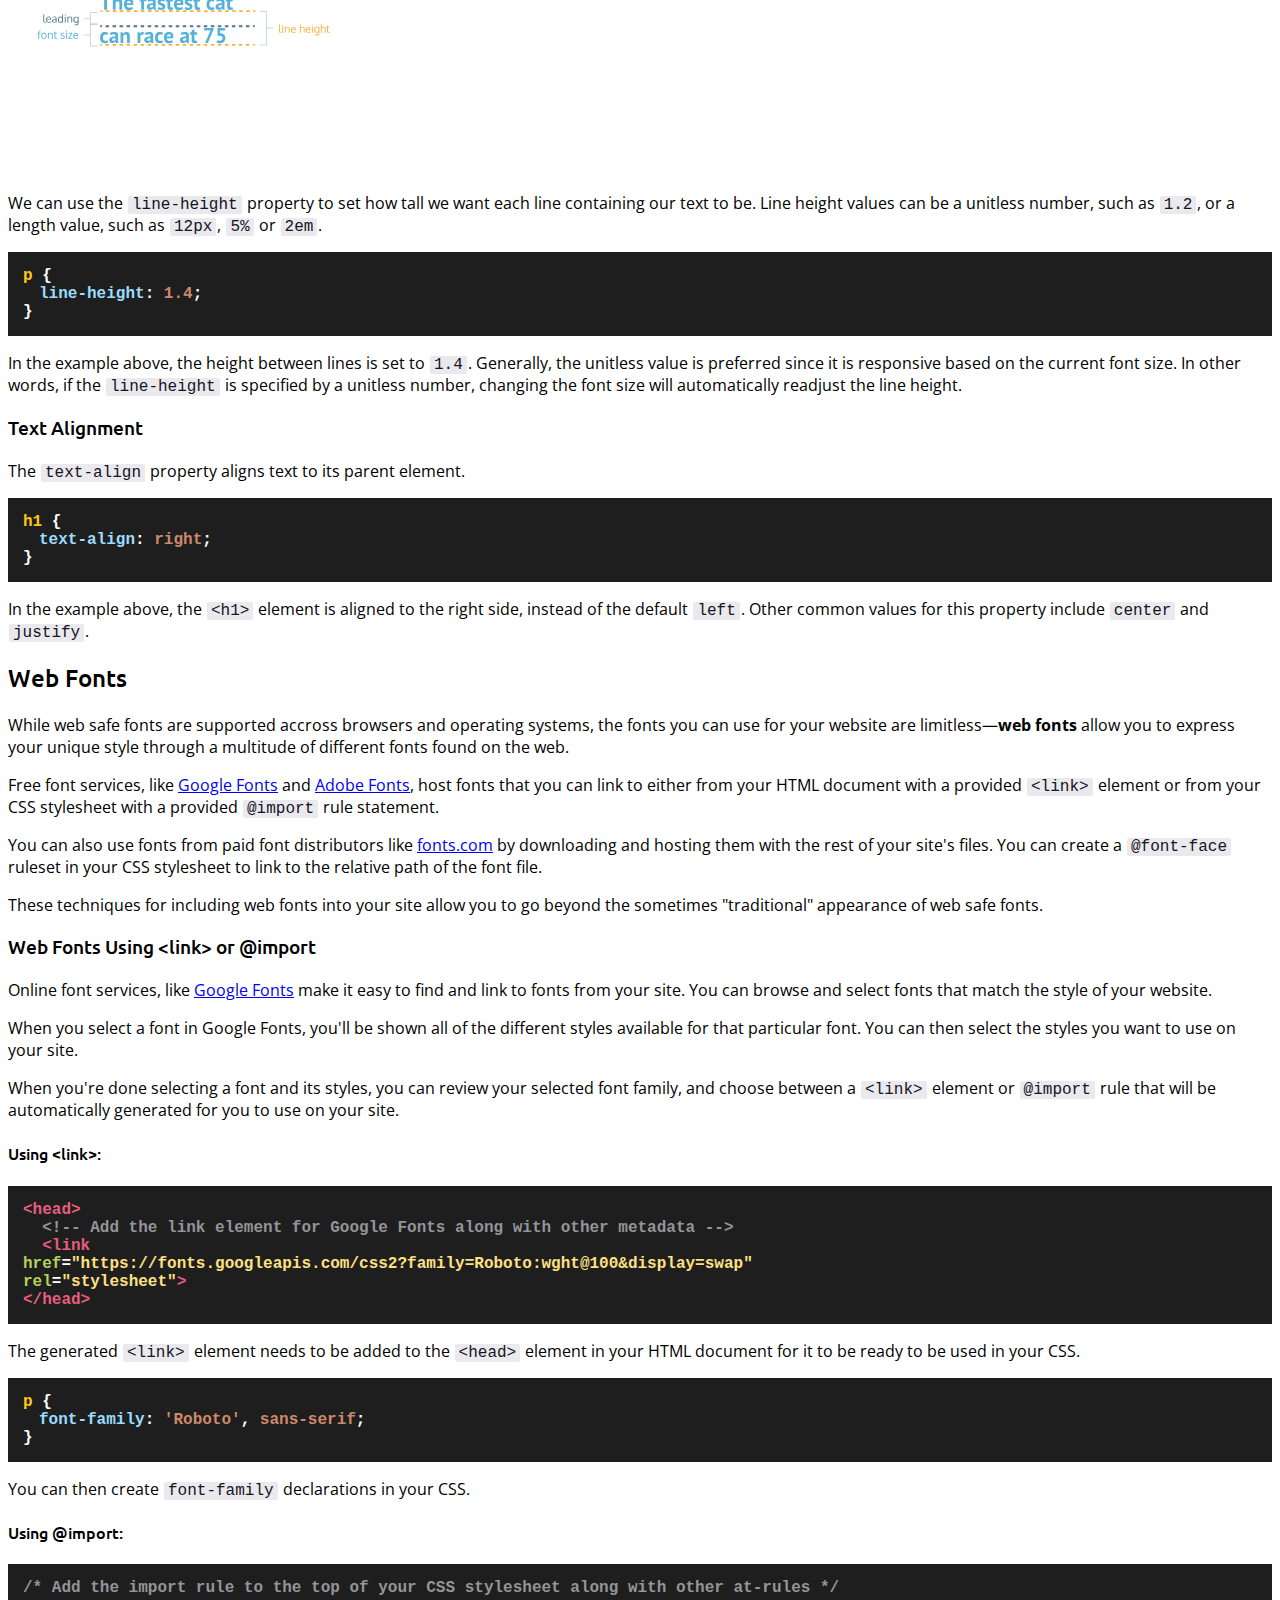
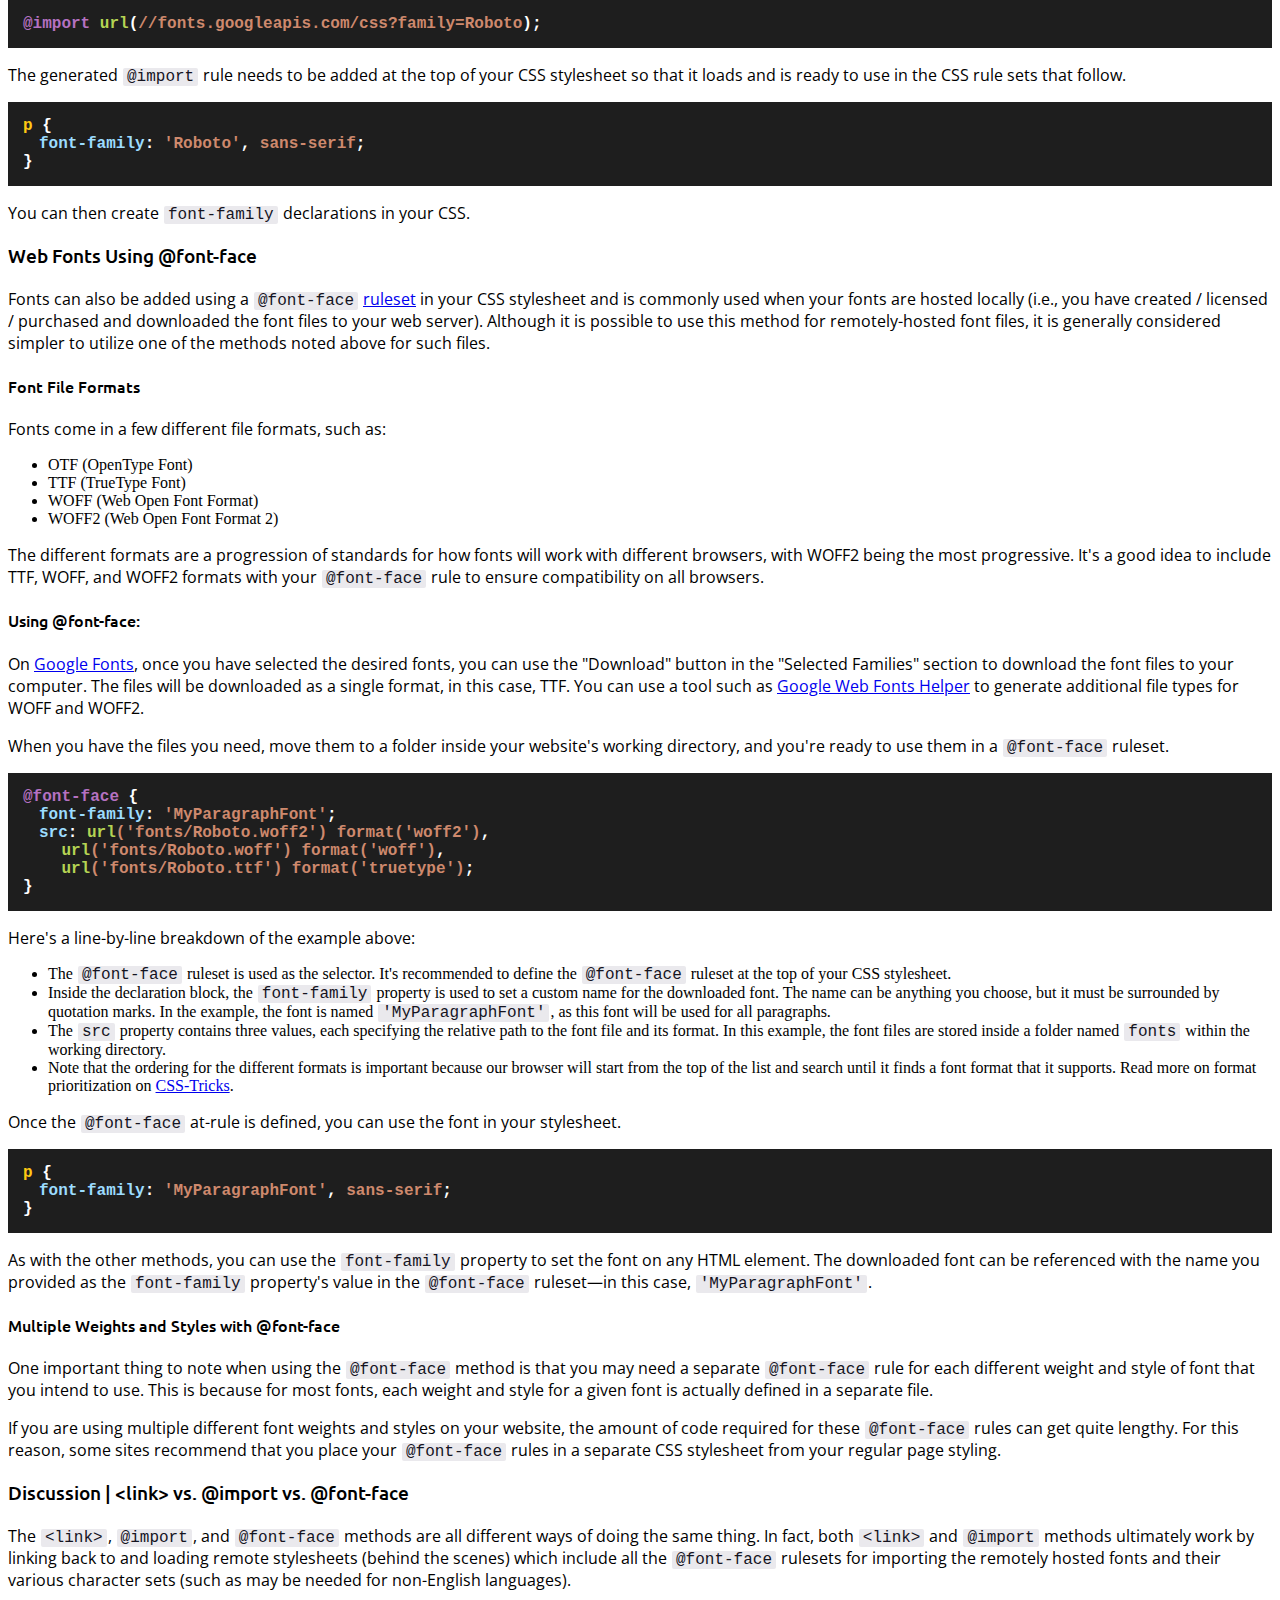
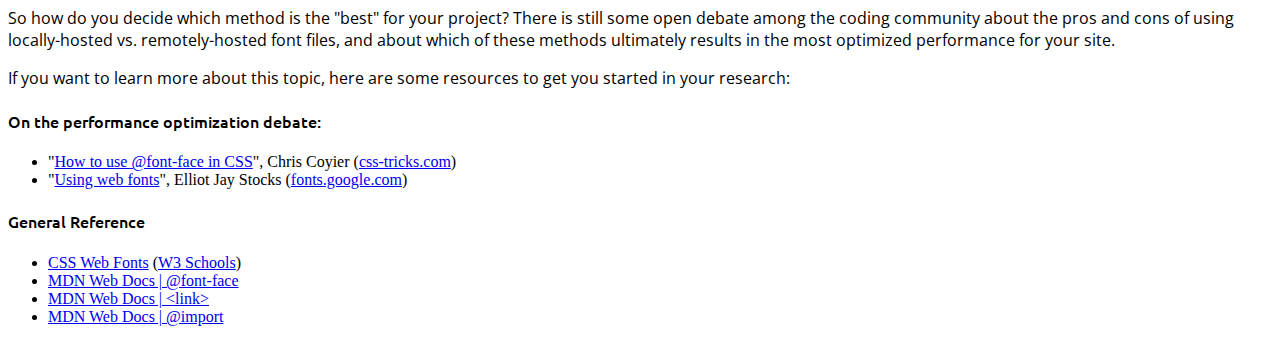
==== commit 822ee780: "Replaced <em> tags with <strong>" ====
--- a/CheetSheetProject/index.html
+++ b/CheetSheetProject/index.html
@@ -49,13 +49,13 @@
 
       <p>There is a selection of fonts that will appear the same across all
         browsers and operating systems. These fonts are referred to as
-        <em>web safe fonts</em>. You can check out a complete list of web
+        <strong>web safe fonts</strong>. You can check out a complete list of web
         safe fonts <a href="https://www.cssfontstack.com/" target="_blank">here</a>.
       </p>
 
       <h3>Fallback Fonts and Font Stacks</h3>
 
-      <p>Web safe fonts are good <em>fallback fonts</em> that can be used if
+      <p>Web safe fonts are good <strong>fallback fonts</strong> that can be used if
       your preferred font is not available.</p>
 
       <div class="example">
@@ -68,7 +68,7 @@
 
       <p>In the example above, Georgia and Times New Roman are fallback fonts
         to Caslon. When you specify a group of fonts, you have what is known as
-        a <em>font stack</em>. A font stack usually contains a list of
+        a <strong>font stack</strong>. A font stack usually contains a list of
         similar-looking fonts. Here, the browser will first try to use the
         Caslon font. If that's not available, it will try to use a similar font,
         Georgia. And if Georgia is not available, it will try to use Times New
@@ -308,7 +308,7 @@
 
       <p>While web safe fonts are supported accross browsers and operating
         systems, the fonts you can use for your website are
-        limitless&mdash;<em>web fonts</em> allow you to express your unique
+        limitless&mdash;<strong>web fonts</strong> allow you to express your unique
         style through a multitude of different fonts found on the web.
       </p>
 
--- a/CheetSheetProject/style.css
+++ b/CheetSheetProject/style.css
@@ -1,3 +1,19 @@
+@import url('https://fonts.googleapis.com/css2?family=Open+Sans&family=Ubuntu:wght@500&display=swap');
+@import url('https://fonts.googleapis.com/css2?family=Open+Sans:ital,wght@0,700;1,400&display=swap');
+
+body {
+  font-size: 1em;
+}
+
+h1, h2, h3, h4 {
+  font-family: Ubuntu, sans-serif;
+  font-weight: 500;
+}
+
+p {
+  font-family: 'Open Sans', sans-serif;
+}
+
 code, pre {
   font-family: 'Courier New', Courier, monospace;
 }
@@ -54,4 +70,8 @@
 
 .htmlvalue {
   color: #ffe083;
+}
+
+#line-height {
+  height: 17rem;
 }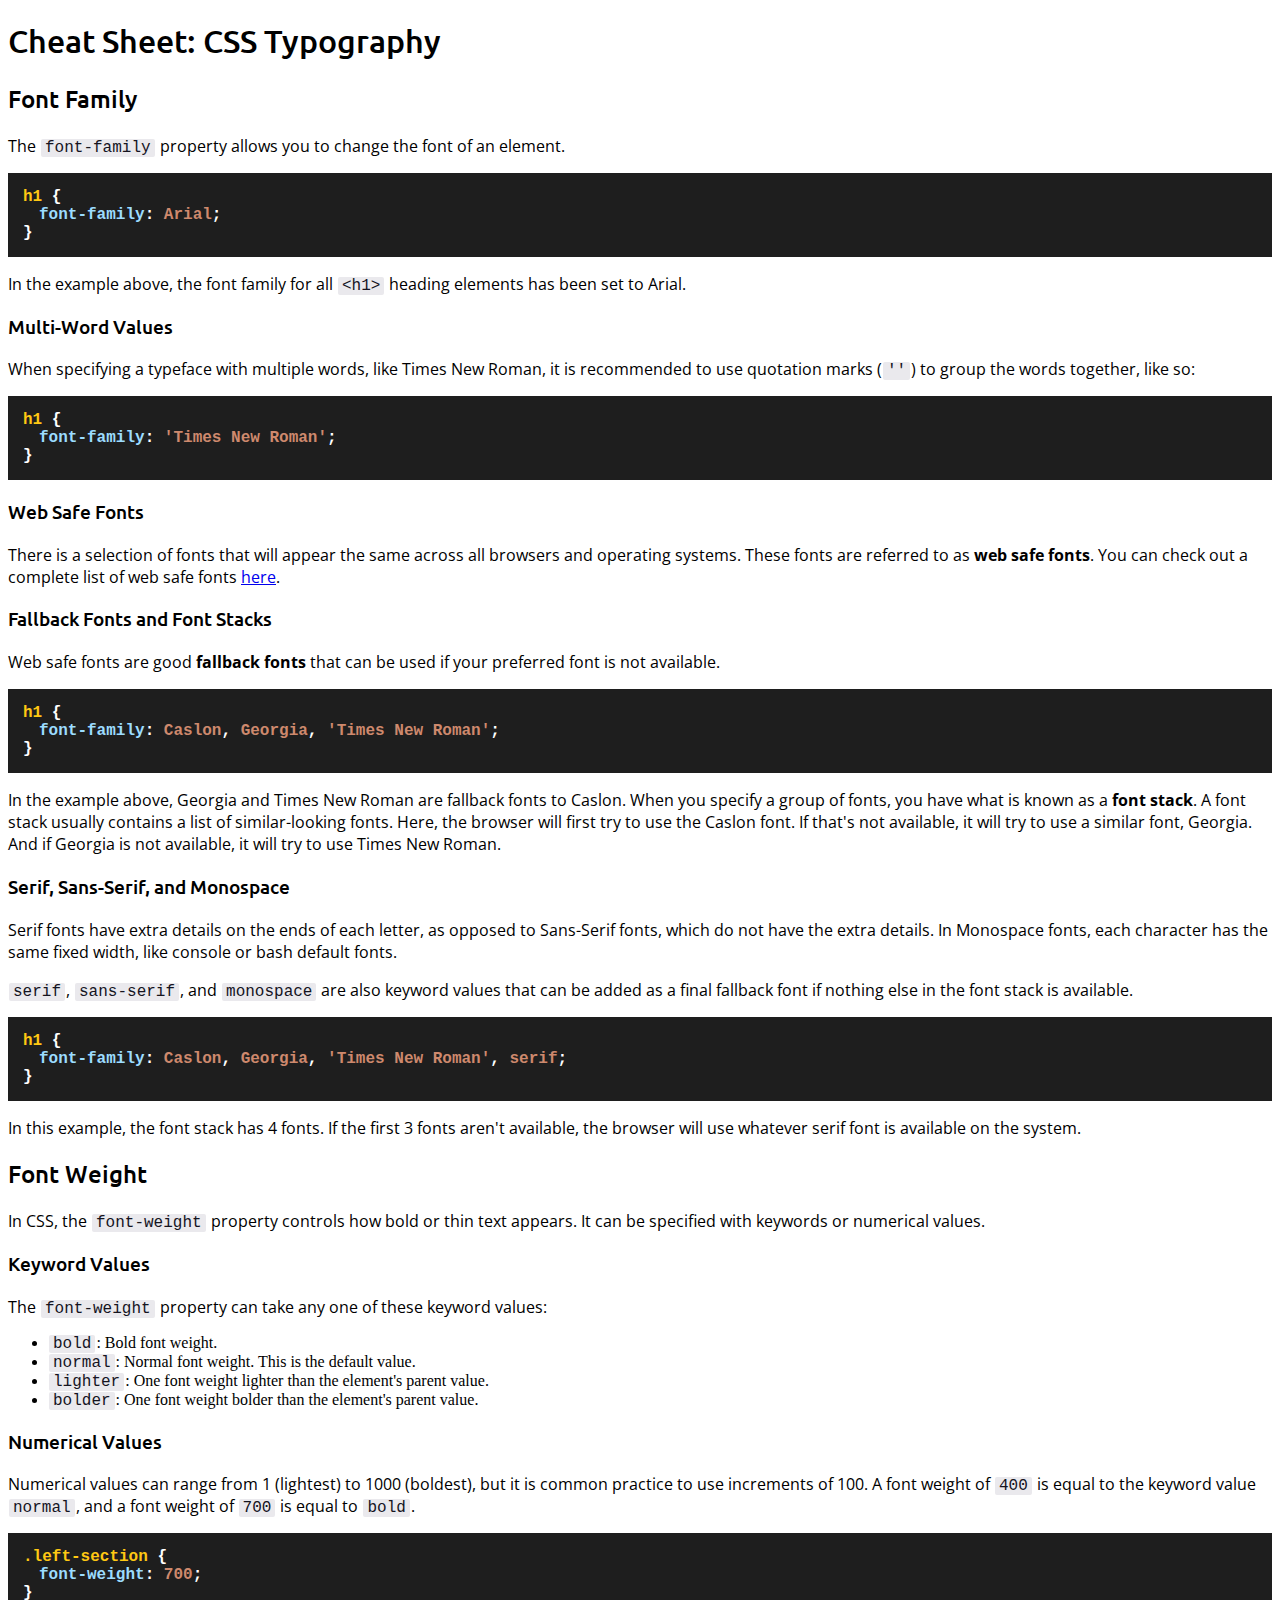
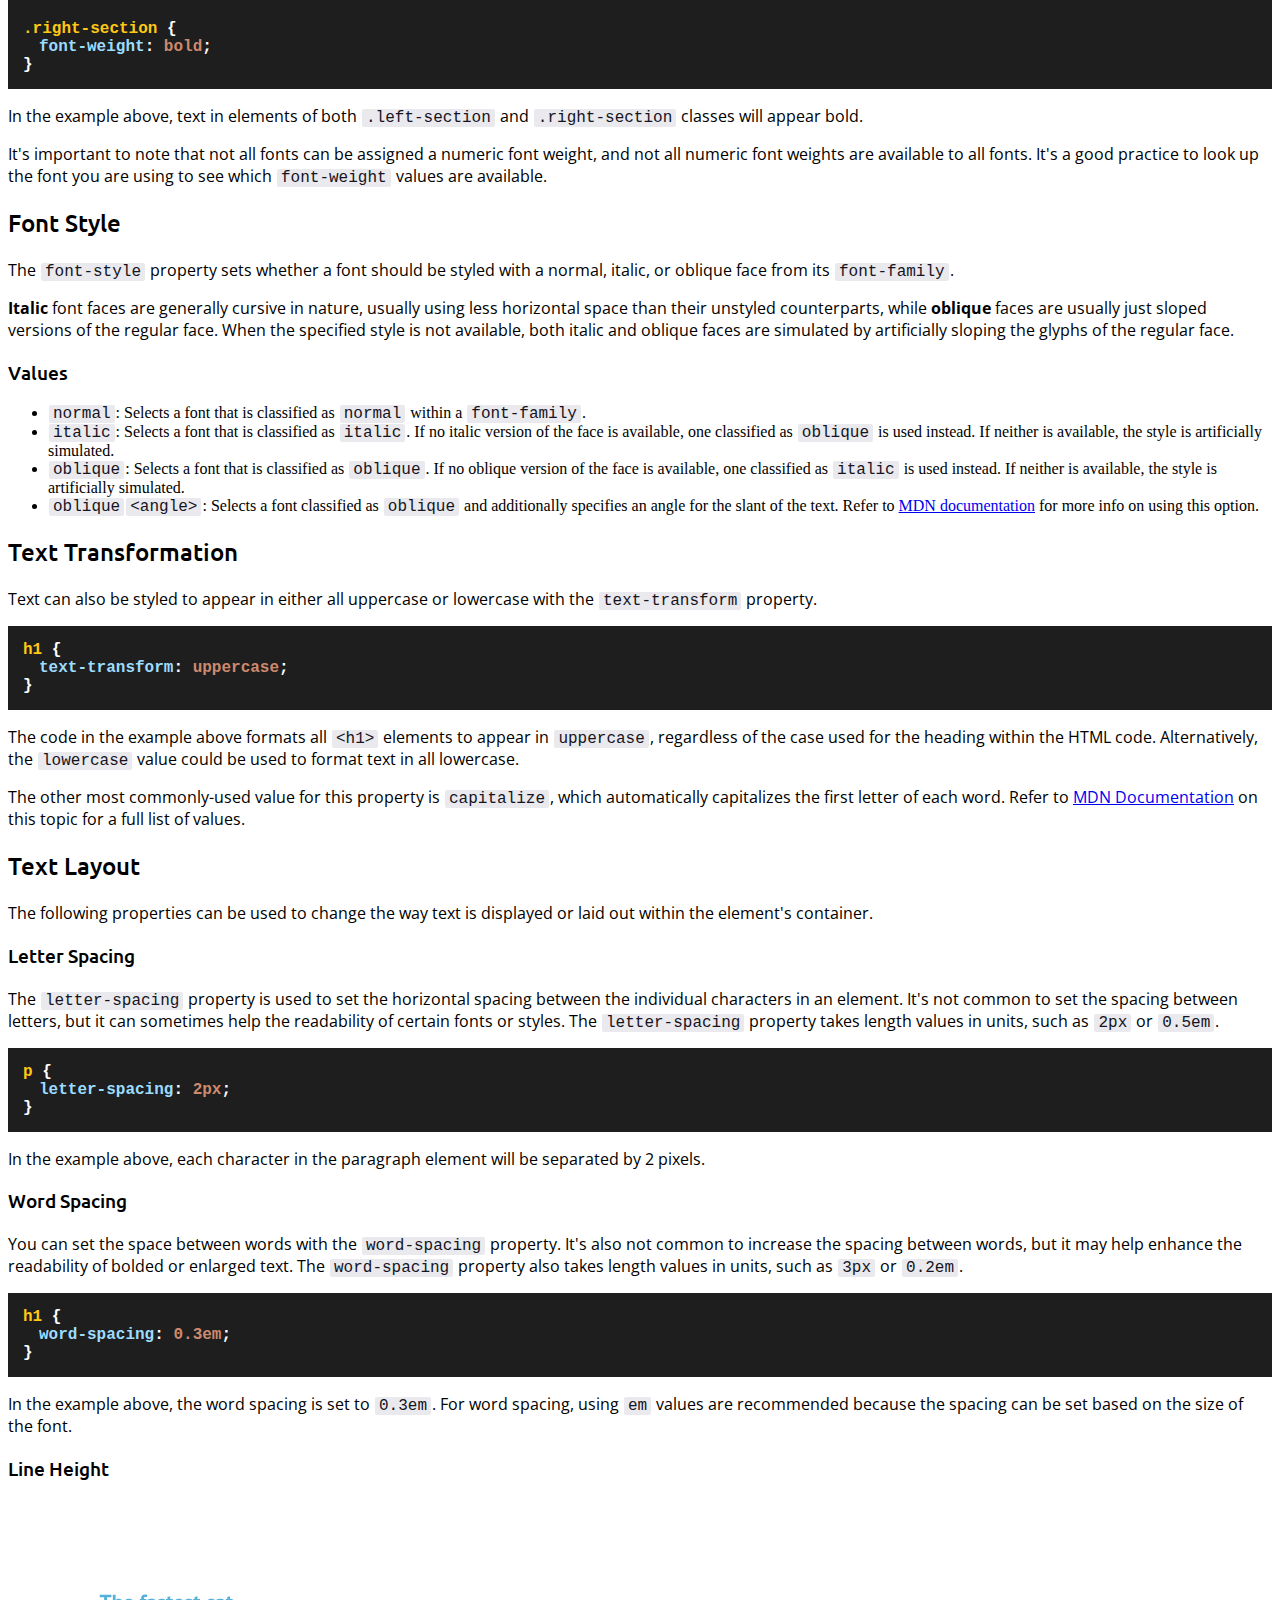
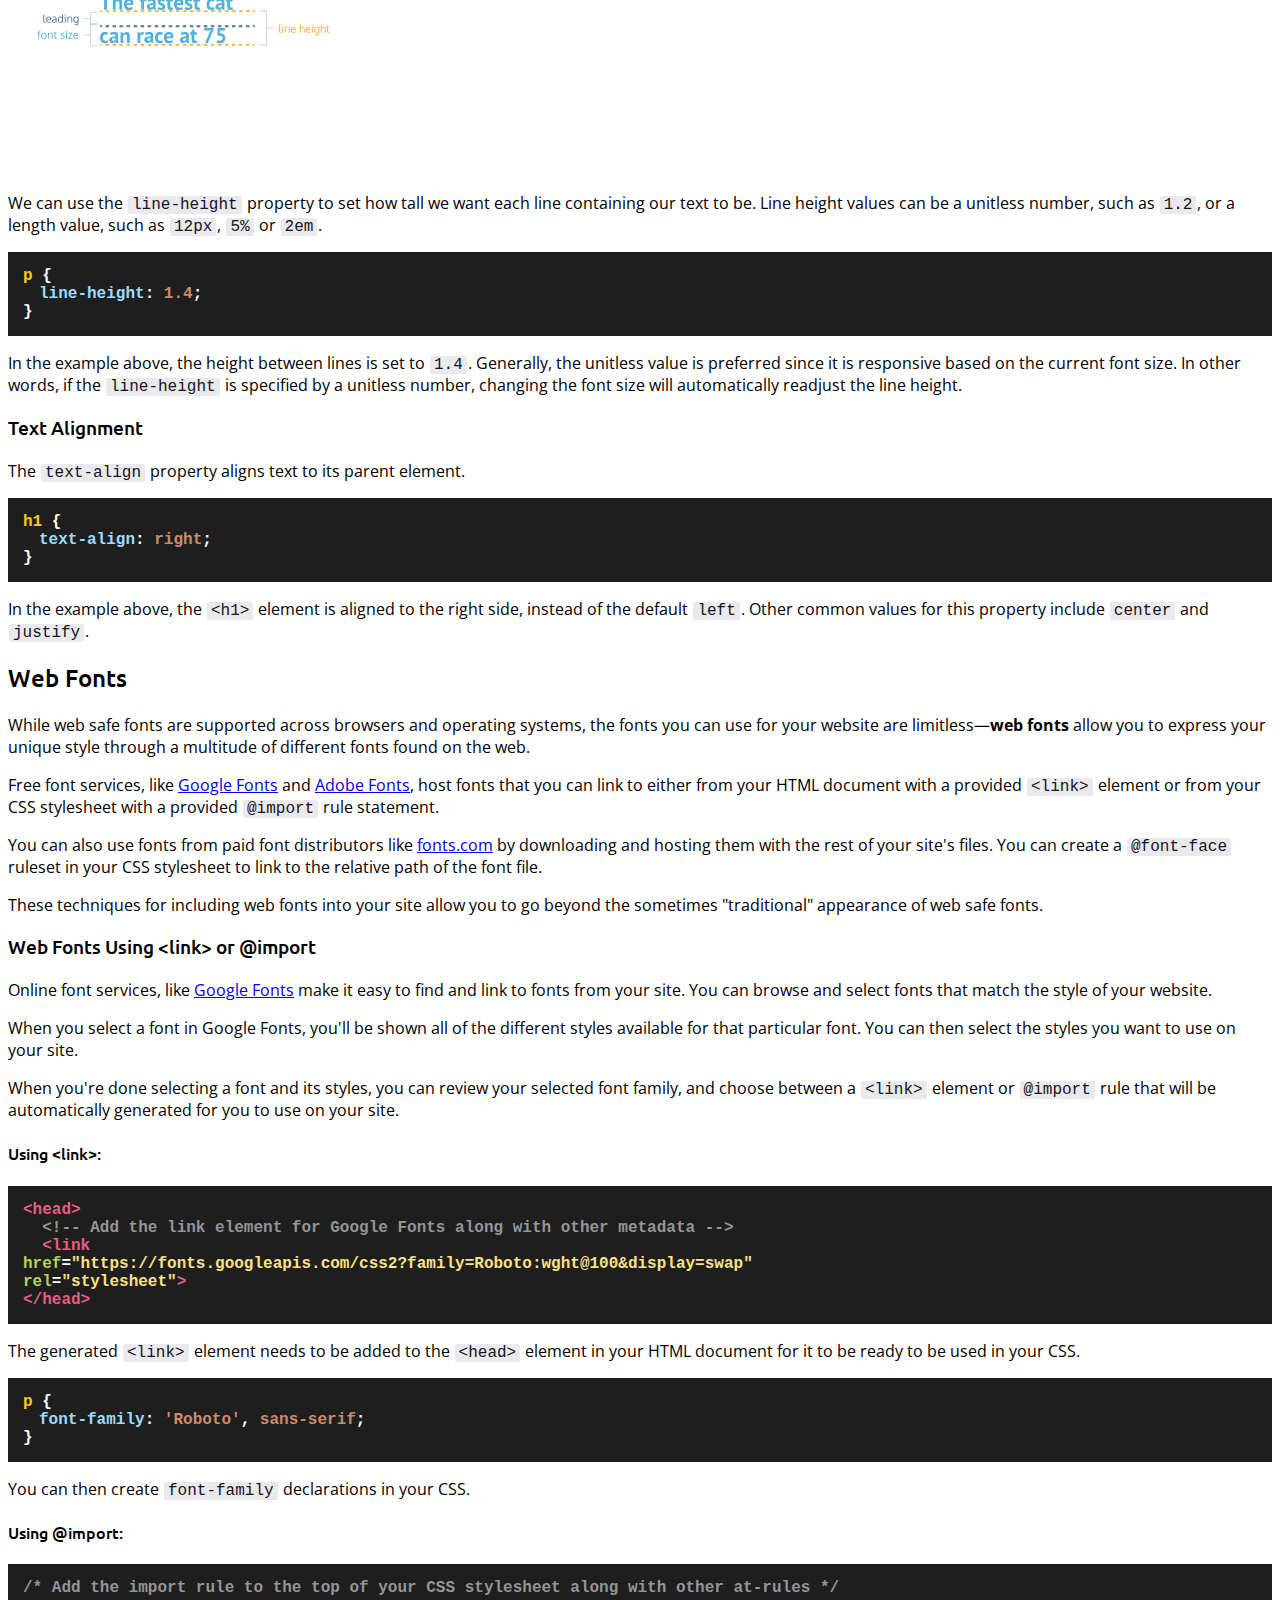
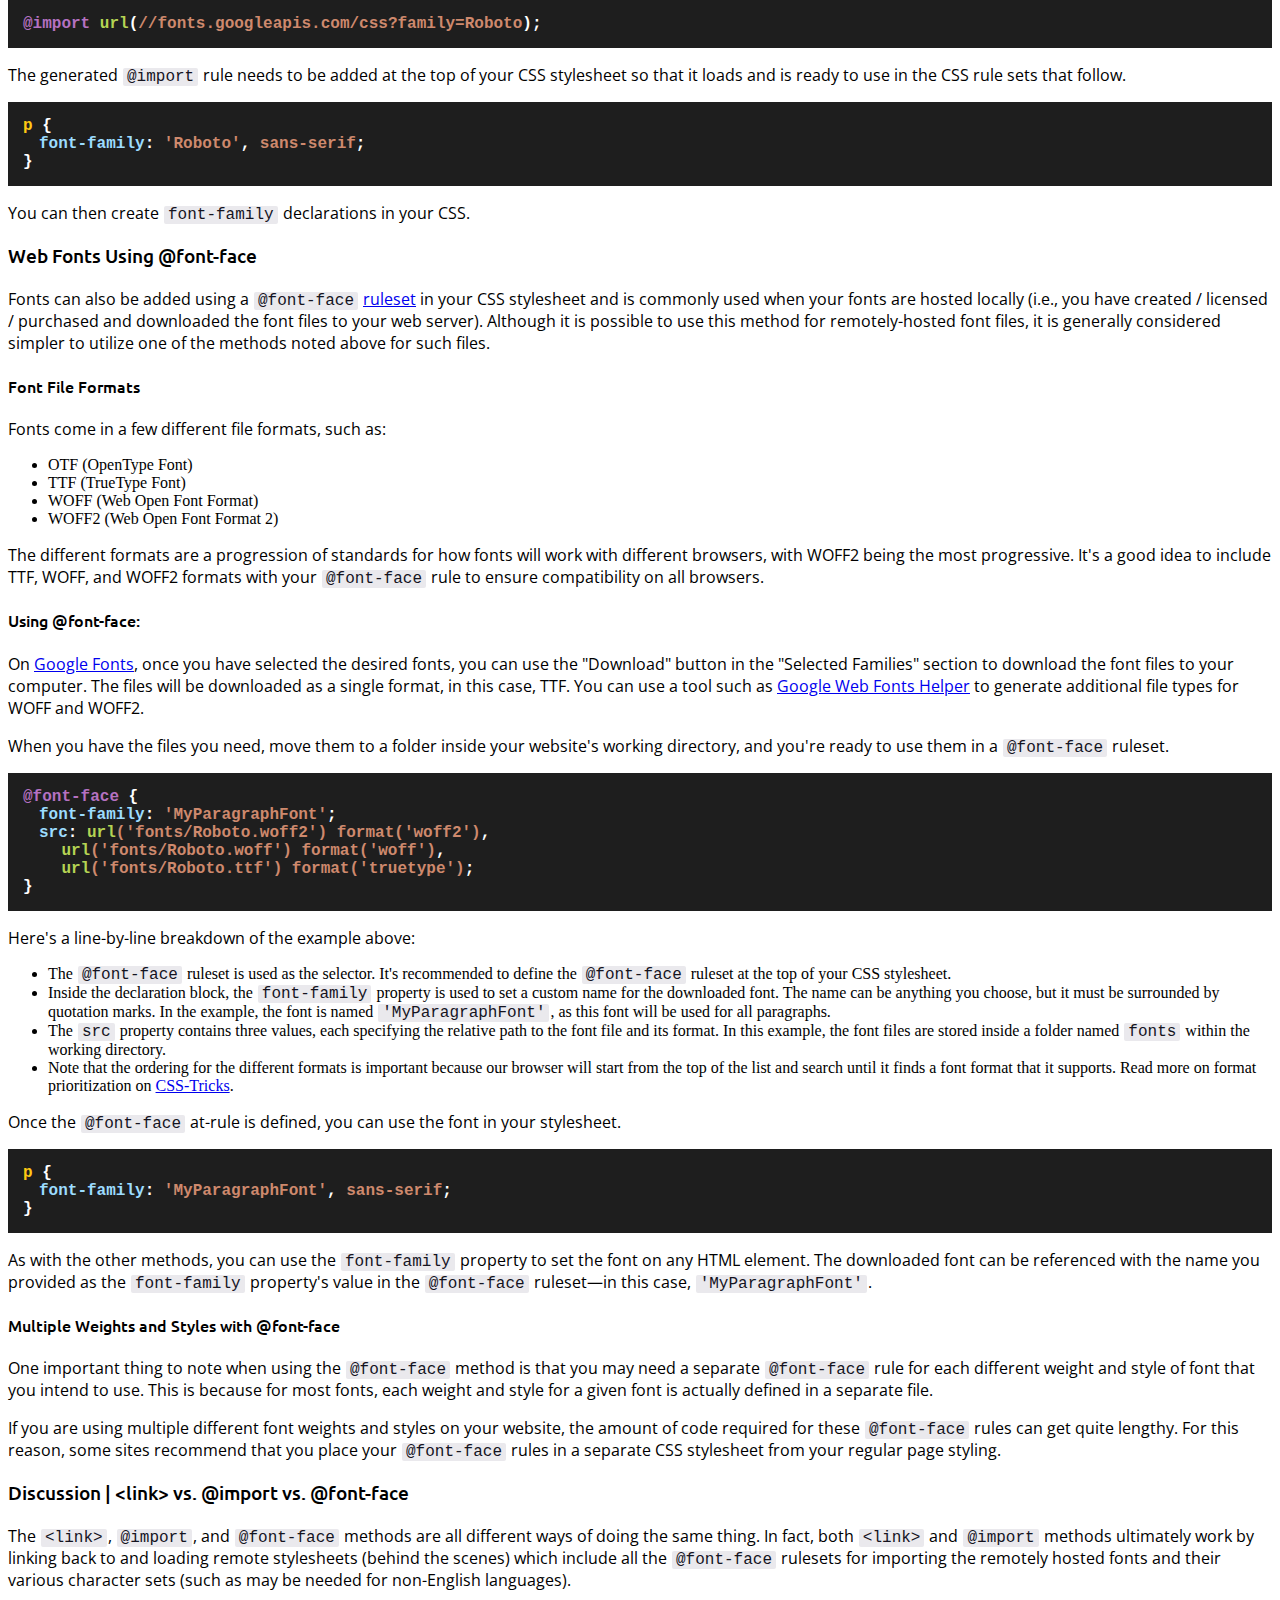
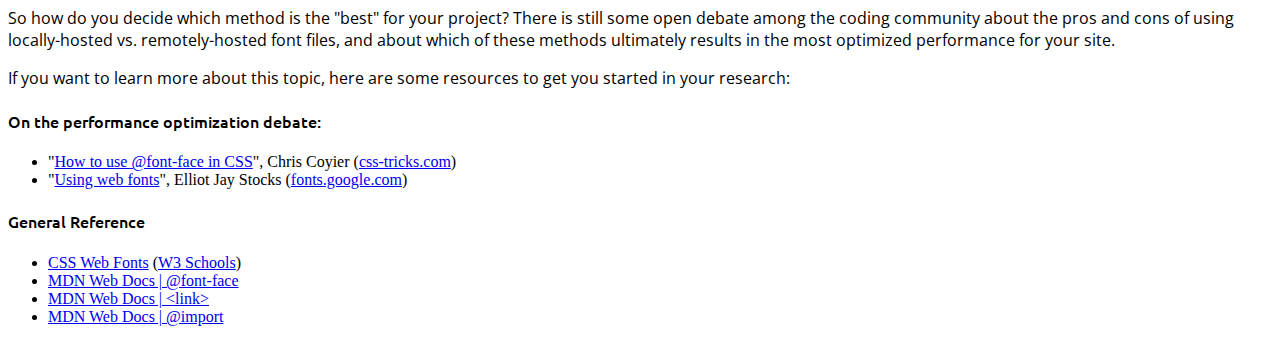
==== commit 10cb94c3: "Corrected typographical errors in content" ====
--- a/CheetSheetProject/index.html
+++ b/CheetSheetProject/index.html
@@ -29,7 +29,7 @@
       </div>
 
       <p>In the example above, the font family for all <code>&lt;h1&gt;</code>
-      heading elements have been set to Arial.</p>
+      heading elements has been set to Arial.</p>
 
       <h3>Multi-Word Values</h3>
   
@@ -158,7 +158,7 @@
       usually using less horizontal space than their unstyled counterparts,
       while <strong>oblique</strong> faces are usually just sloped versions
       of the regular face. When the specified style is not available, both
-      italic and oblique faces are simulated by artifically sloping the glyphs
+      italic and oblique faces are simulated by artificially sloping the glyphs
       of the regular face.</p>
 
       <h3>Values</h3>
@@ -306,7 +306,7 @@
     <section id="web-fonts">
       <h2>Web Fonts</h2>
 
-      <p>While web safe fonts are supported accross browsers and operating
+      <p>While web safe fonts are supported across browsers and operating
         systems, the fonts you can use for your website are
         limitless&mdash;<strong>web fonts</strong> allow you to express your unique
         style through a multitude of different fonts found on the web.
@@ -323,7 +323,7 @@
       <p>You can also use fonts from paid font distributors like
         <a href="https://www.fonts.com/" target="_blank">fonts.com</a> by
         downloading and hosting them with the rest of your site's files. You
-        can create a <code>&commat;font-face</code> ruleset in your CSS
+        can create a <code>@font-face</code> ruleset in your CSS
         stylesheet to link to the relative path of the font file.
       </p>
 
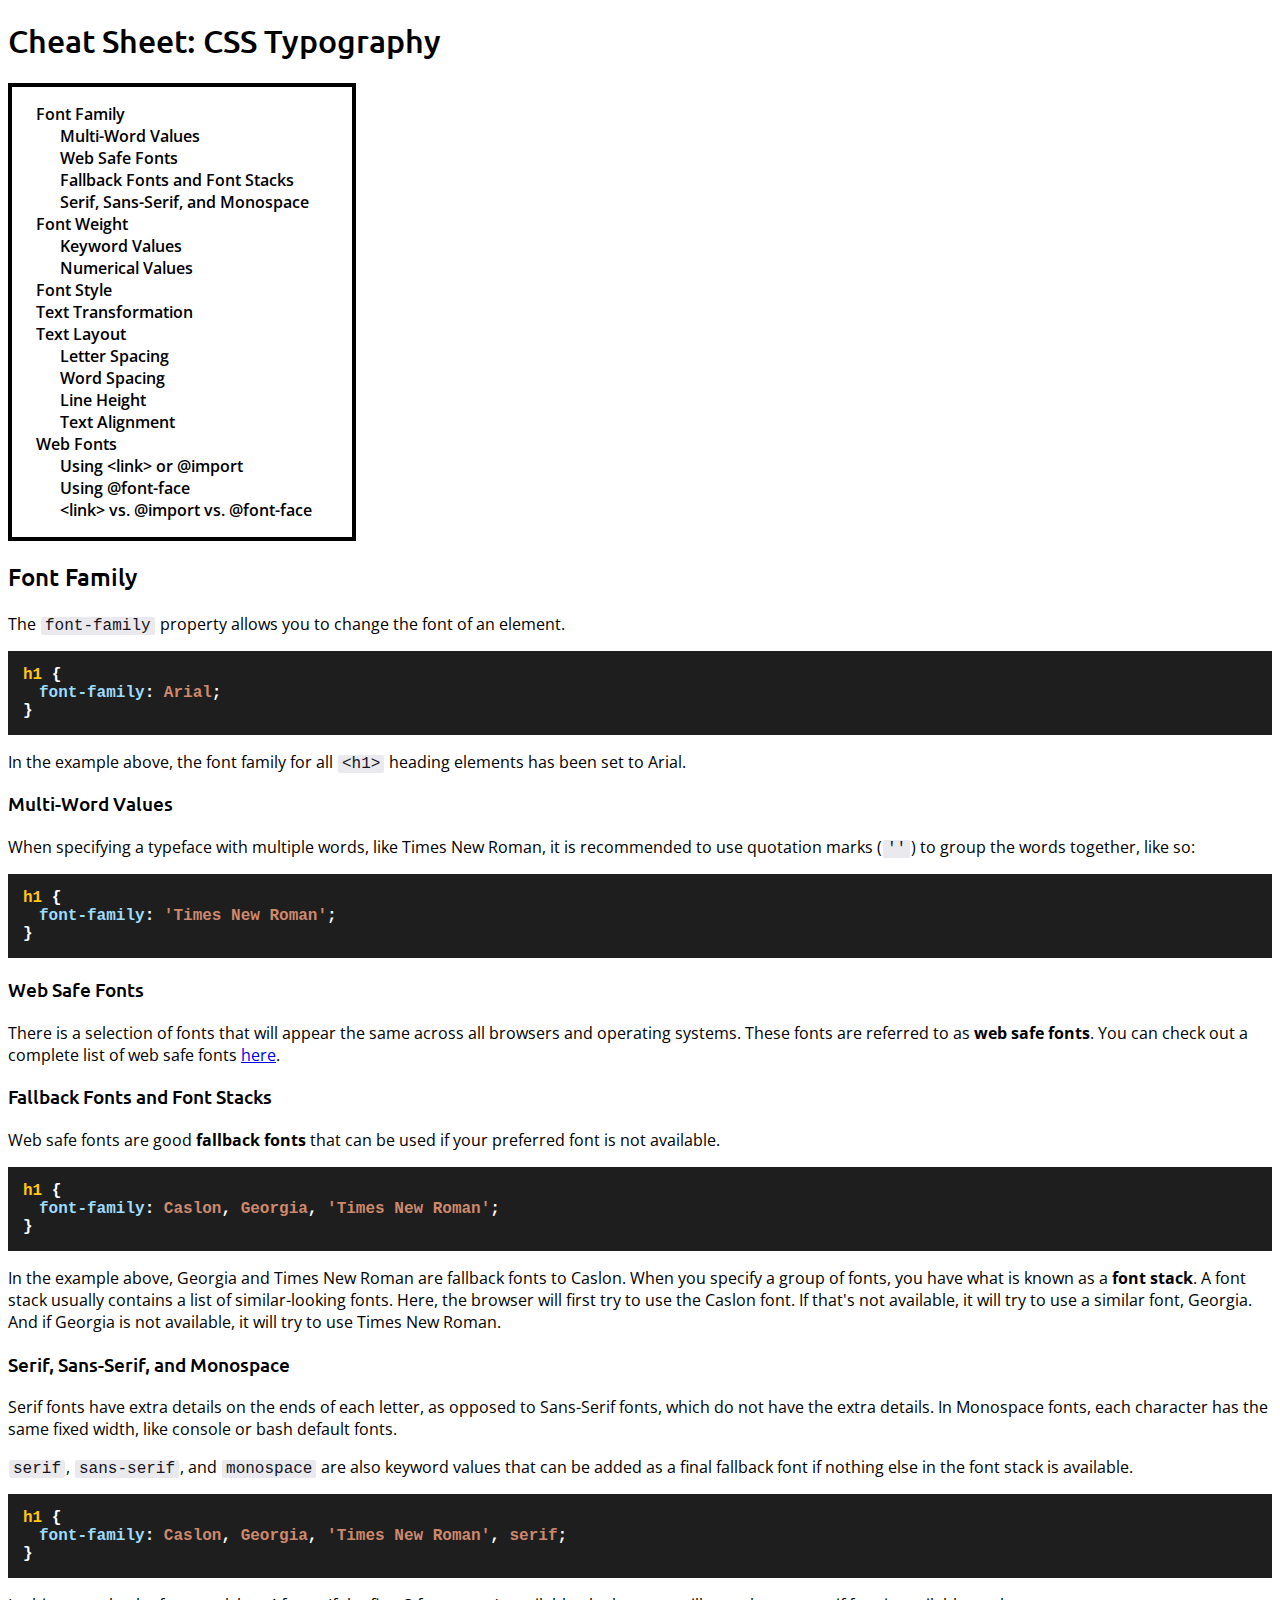
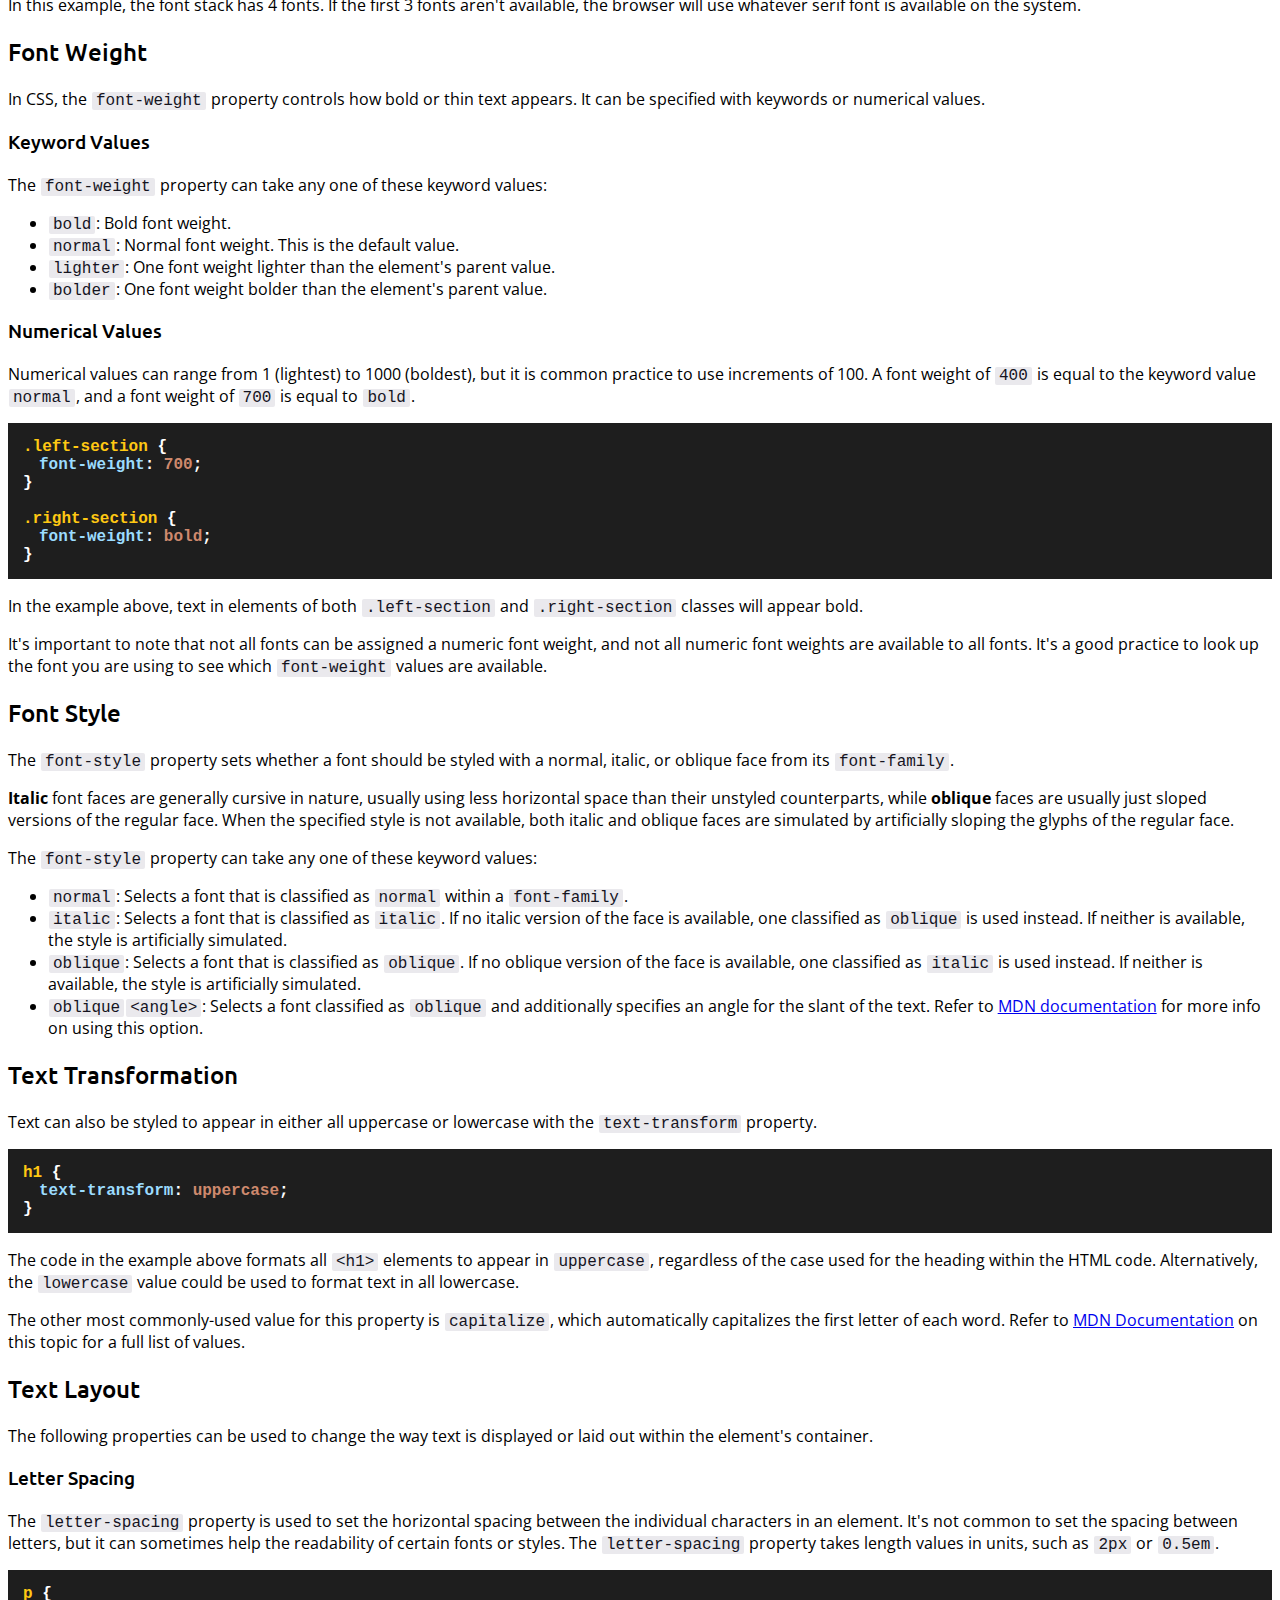
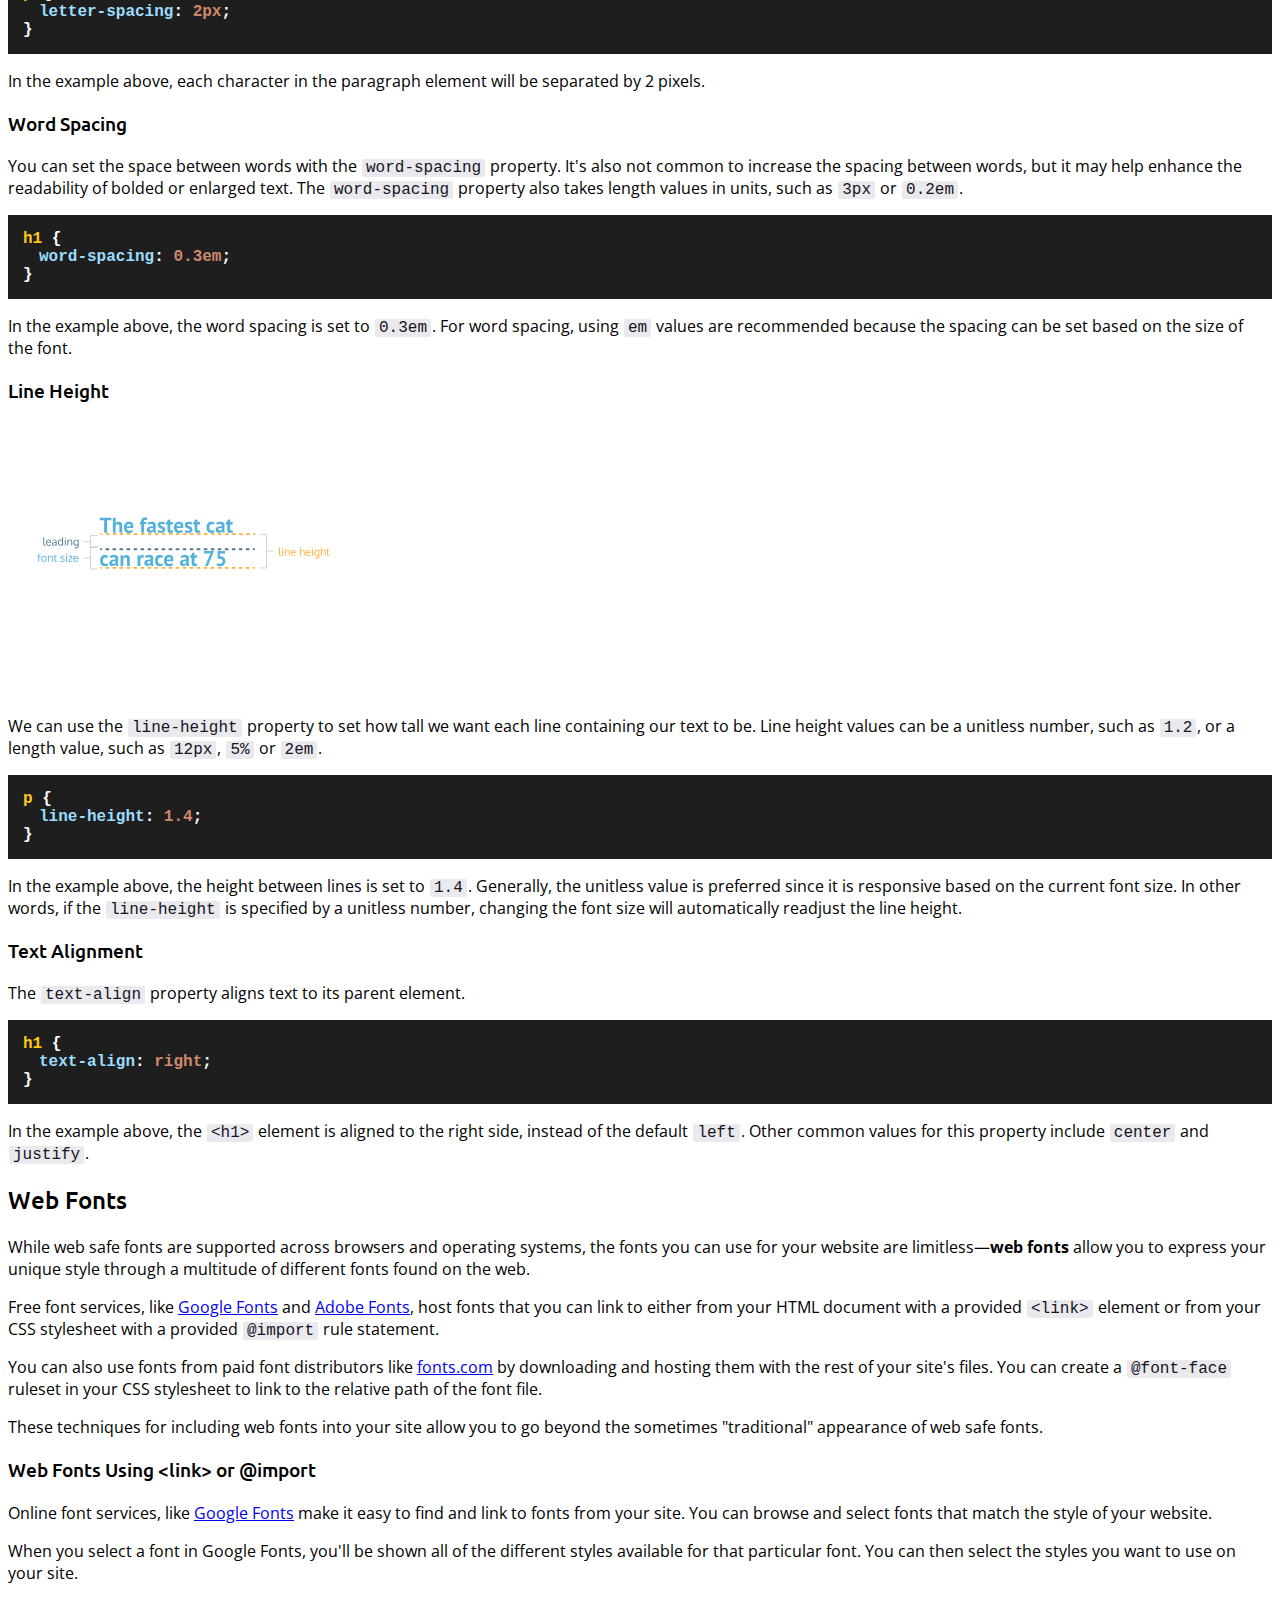
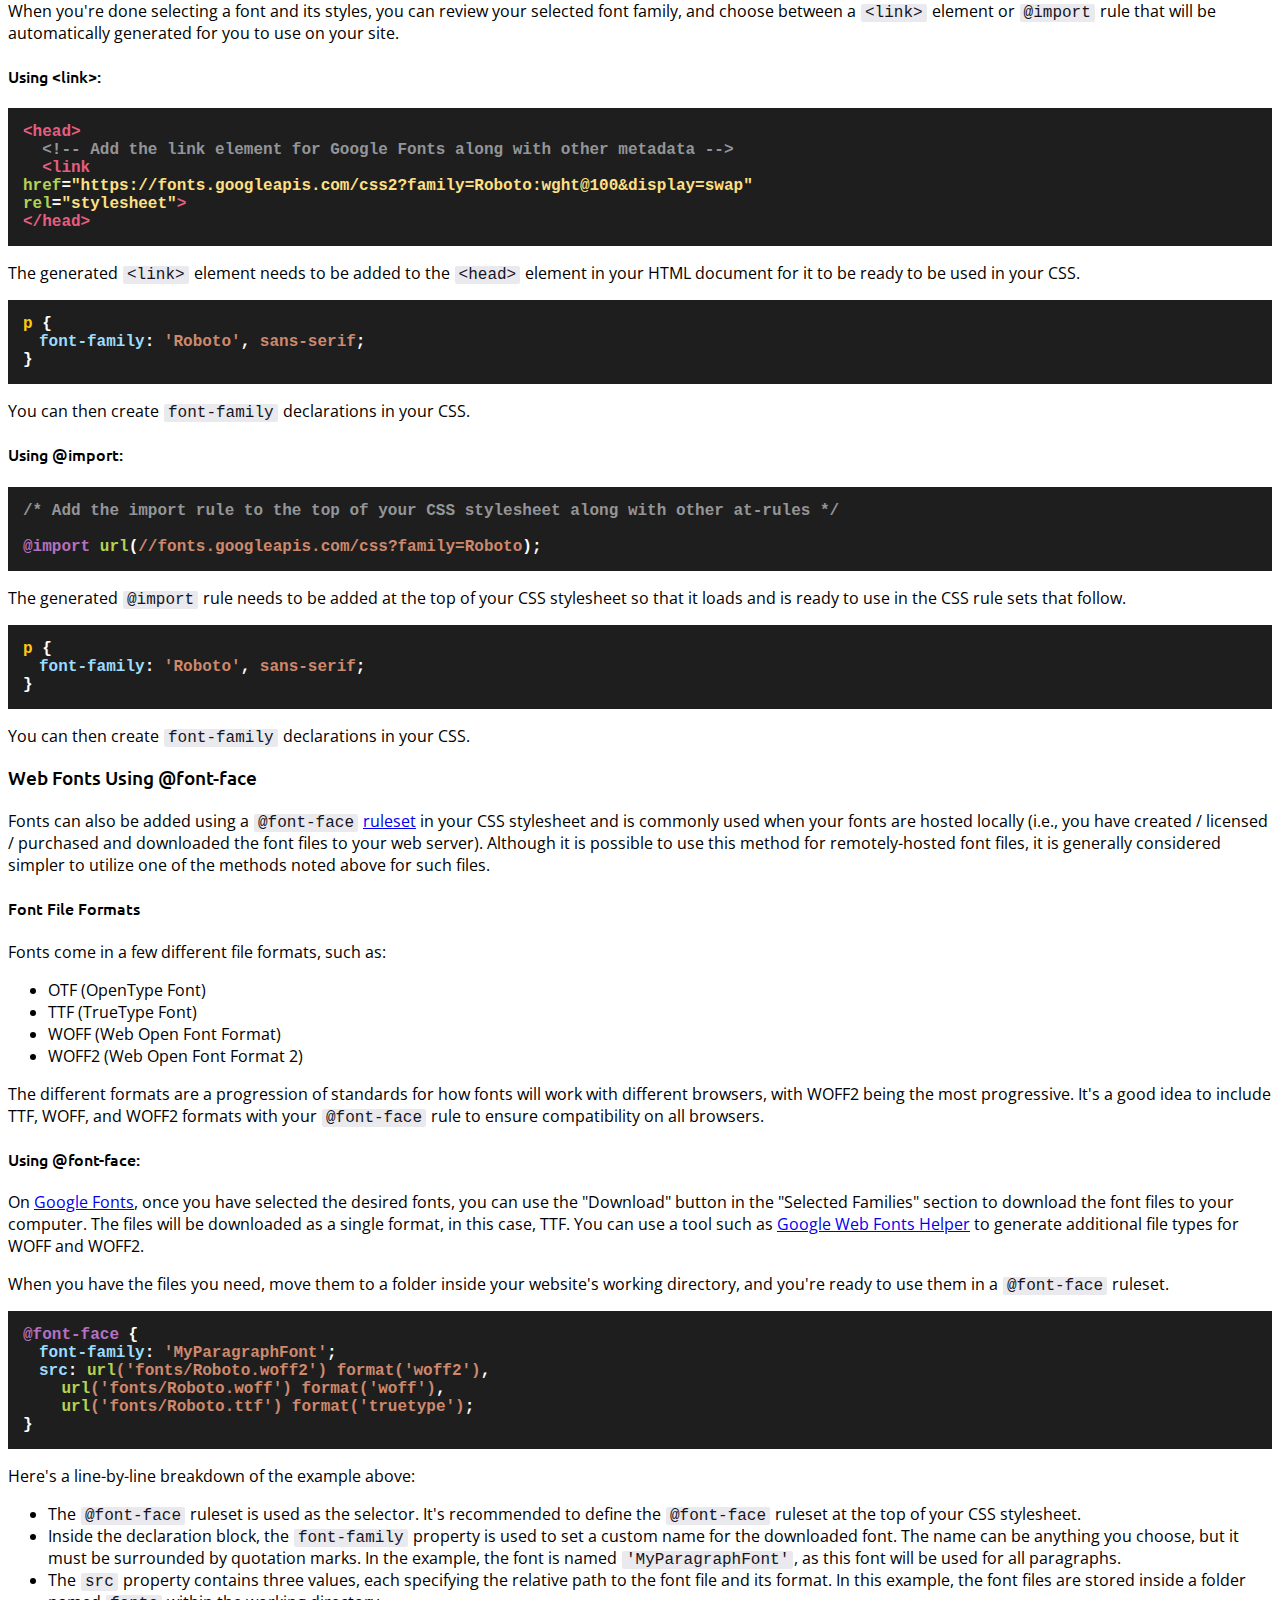
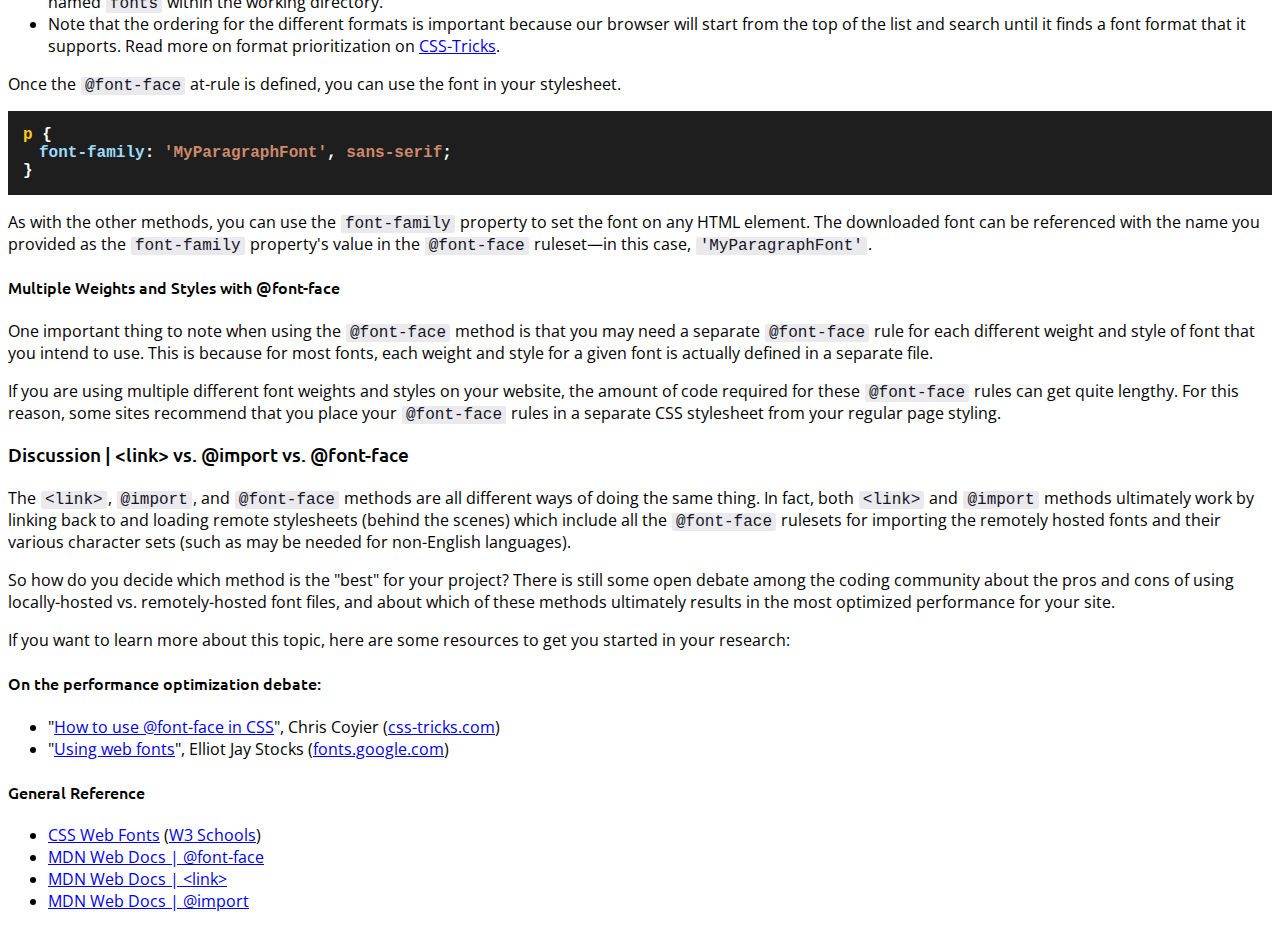
==== commit 8b46fdc8: "Added nav, IDs for links, and <main>" ====
--- a/CheetSheetProject/index.html
+++ b/CheetSheetProject/index.html
@@ -10,601 +10,637 @@
     <h1>Cheat Sheet: CSS Typography</h1>
 
     <!--Insert Nav UL-->
+    <nav>
+      <ul>
+        <li><a href="#font-family">Font Family</a></li>
+        <ul>
+          <li><a href="#multi-word-values">Multi-Word Values</a></li>
+          <li><a href="#web-safe-fonts">Web Safe Fonts</a></li>
+          <li><a href="#fallback-fonts">Fallback Fonts and Font Stacks</a></li>
+          <li><a href="#font-family-keywords">Serif, Sans-Serif, and Monospace</a></li>
+        </ul>
+        <li><a href="#font-weight">Font Weight</a></li>
+        <ul>
+          <li><a href="#font-weight-keywords">Keyword Values</a></li>
+          <li><a href="#font-weight-numeric">Numerical Values</a></li>
+        </ul>
+        <li><a href="#font-style">Font Style</a></li>
+
+        <li><a href="#text-transform">Text Transformation</a></li>
+        <li><a href="#text-layout">Text Layout</a></li>
+        <ul>
+          <li><a href="#letter-spacing">Letter Spacing</a></li>
+          <li><a href="#word-spacing">Word Spacing</a></li>
+          <li><a href="#line-height">Line Height</a></li>
+          <li><a href="#text-alignment">Text Alignment</a></li>
+        </ul>
+        <li><a href="#web-fonts">Web Fonts</a></li>
+        <ul>
+          <li><a href="#using-link-import">Using &lt;link&gt; or @import</a></li>
+          <li><a href="#using-font-face">Using @font-face</a></li>
+          <li><a href="#discussion">&lt;link&gt; vs. @import vs. @font-face</a></li>
+        </ul>
+      </ul>
+    </nav>
 
     <!--Insert Page Intro/Description-->
-
-    <!--Content Sections-->
-    <section id="font-family">
-      <h2>Font Family</h2>
-
-      <p>The <code>font-family</code> property allows you to change the font of
-      an element.</p>
-  
-      <div class="example">
-        <pre>
-          <span class="selector">h1</span> {
-          <span class="property">font-family</span>: <span class="value">Arial</span>;
-          }
-        </pre>
-      </div>
-
-      <p>In the example above, the font family for all <code>&lt;h1&gt;</code>
-      heading elements has been set to Arial.</p>
-
-      <h3>Multi-Word Values</h3>
-  
-      <p>When specifying a typeface with multiple words, like Times New Roman,
-      it is recommended to use quotation marks (<code>''</code>) to group the
-      words together, like so:</p>
-
-      <div class="example">
-        <pre>
-          <span class="selector">h1</span> {
-            <span class="property">font-family</span>: <span class="value">'Times New Roman'</span>;
-          }
-        </pre>
-      </div>
-
-      <h3>Web Safe Fonts</h3>
-
-      <p>There is a selection of fonts that will appear the same across all
-        browsers and operating systems. These fonts are referred to as
-        <strong>web safe fonts</strong>. You can check out a complete list of web
-        safe fonts <a href="https://www.cssfontstack.com/" target="_blank">here</a>.
-      </p>
-
-      <h3>Fallback Fonts and Font Stacks</h3>
-
-      <p>Web safe fonts are good <strong>fallback fonts</strong> that can be used if
-      your preferred font is not available.</p>
-
-      <div class="example">
-        <pre>
-          <span class="selector">h1</span> {
-            <span class="property">font-family</span>: <span class="value">Caslon</span>, <span class="value">Georgia</span>, <span class="value">'Times New Roman'</span>;
-          }
-        </pre>
-      </div>
-
-      <p>In the example above, Georgia and Times New Roman are fallback fonts
-        to Caslon. When you specify a group of fonts, you have what is known as
-        a <strong>font stack</strong>. A font stack usually contains a list of
-        similar-looking fonts. Here, the browser will first try to use the
-        Caslon font. If that's not available, it will try to use a similar font,
-        Georgia. And if Georgia is not available, it will try to use Times New
-        Roman.</p>
-
-      <h3>Serif, Sans-Serif, and Monospace</h3>
-      <p>Serif fonts have extra details on the ends of each letter, as opposed
-        to Sans-Serif fonts, which do not have the extra details. In Monospace
-        fonts, each character has the same fixed width, like console or bash
-        default fonts.
-      </p>
-      <p><code>serif</code>, <code>sans-serif</code>, and <code>monospace</code>
-        are also keyword values that can be added as a final fallback font if
-        nothing else in the font stack is available.
-      </p>
-
-      <div class="example">
-        <pre>
-          <span class="selector">h1</span> {
-            <span class="property">font-family</span>: <span class="value">Caslon</span>, <span class="value">Georgia</span>, <span class="value">'Times New Roman'</span>, <span class="value">serif</span>;
-          }
-        </pre>
-      </div>
-
-      <p>In this example, the font stack has 4 fonts. If the first 3
-        fonts aren't available, the browser will use whatever serif font is
-        available on the system.</p>
-    </section>
-
-    <section id="font-weight">
-      <h2>Font Weight</h2>
-
-      <p>In CSS, the <code>font-weight</code> property controls how bold or
-      thin text appears. It can be specified with keywords or numerical values.</p>
-
-      <h3>Keyword Values</h3>
-
-      <p>The <code>font-weight</code> property can take any one of these
-      keyword values:</p>
-
-      <ul>
-        <li><code>bold</code>: Bold font weight.</li>
-        <li><code>normal</code>: Normal font weight. This is the default value.</li>
-        <li><code>lighter</code>: One font weight lighter than the element's
-        parent value.</li>
-        <li><code>bolder</code>: One font weight bolder than the element's
-        parent value.</li>
-      </ul>
-
-      <h3>Numerical Values</h3>
-
-      <p>Numerical values can range from 1 (lightest) to 1000 (boldest), but it
-        is common practice to use increments of 100. A font weight of <code>400</code>
-        is equal to the keyword value <code>normal</code>, and a font weight of
-        <code>700</code> is equal to <code>bold</code>.</p>
-
-      <div class="example">
-        <pre>
-          <span class="selector">.left-section</span> {
-            <span class="property">font-weight</span>: <span class="value">700</span>;
-          }
-
-          <span class="selector">.right-section</span> {
-            <span class="property">font-weight</span>: <span class="value">bold</span>;
-          }
-        </pre>
-      </div>
-
-      <p>In the example above, text in elements of both <code>.left-section</code>
-      and <code>.right-section</code> classes will appear bold.</p>
-
-      <p>It's important to note that not all fonts can be assigned a numeric
-        font weight, and not all numeric font weights are available to all fonts.
-        It's a good practice to look up the font you are using to see which
-        <code>font-weight</code> values are available.</p>
-
-    </section>
-
-    <section id="font-style">
-      <h2>Font Style</h2>
-
-      <p>The <code>font-style</code> property sets whether a font should be
-      styled with a normal, italic, or oblique face from its
-      <code>font-family</code>.</p>
-
-      <p><strong>Italic</strong> font faces are generally cursive in nature,
-      usually using less horizontal space than their unstyled counterparts,
-      while <strong>oblique</strong> faces are usually just sloped versions
-      of the regular face. When the specified style is not available, both
-      italic and oblique faces are simulated by artificially sloping the glyphs
-      of the regular face.</p>
-
-      <h3>Values</h3>
-
-      <ul>
-        <li><code>normal</code>: Selects a font that is classified as
-        <code>normal</code> within a <code>font-family</code>.</li>
-        <li><code>italic</code>: Selects a font that is classified as
-        <code>italic</code>. If no italic version of the face is available,
-        one classified as <code>oblique</code> is used instead. If neither is
-        available, the style is artificially simulated.</li>
-        <li><code>oblique</code>: Selects a font that is classified as
-        <code>oblique</code>. If no oblique version of the face is available,
-        one classified as <code>italic</code> is used instead. If neither is
-        available, the style is artificially simulated.</li>
-        <li><code>oblique</code><code>&lt;angle&gt;</code>: Selects a font
-        classified as <code>oblique</code> and additionally specifies an angle
-        for the slant of the text. Refer to
-        <a href="https://developer.mozilla.org/en-US/docs/Web/CSS/font-style#values"
-        target="_blank">MDN documentation</a> for more info on using
-        this option.</li>
-      </ul>
+    <main>
+      <!--Content Sections-->
+      <section id="font-family">
+        <h2>Font Family</h2>
+
+        <p>The <code>font-family</code> property allows you to change the font of
+        an element.</p>
+    
+        <div class="example">
+          <pre>
+            <span class="selector">h1</span> {
+            <span class="property">font-family</span>: <span class="value">Arial</span>;
+            }
+          </pre>
+        </div>
+
+        <p>In the example above, the font family for all <code>&lt;h1&gt;</code>
+        heading elements has been set to Arial.</p>
+
+        <h3 id="multi-word-values">Multi-Word Values</h3>
+    
+        <p>When specifying a typeface with multiple words, like Times New Roman,
+        it is recommended to use quotation marks (<code>''</code>) to group the
+        words together, like so:</p>
+
+        <div class="example">
+          <pre>
+            <span class="selector">h1</span> {
+              <span class="property">font-family</span>: <span class="value">'Times New Roman'</span>;
+            }
+          </pre>
+        </div>
+
+        <h3 id="web-safe-fonts">Web Safe Fonts</h3>
+
+        <p>There is a selection of fonts that will appear the same across all
+          browsers and operating systems. These fonts are referred to as
+          <strong>web safe fonts</strong>. You can check out a complete list of web
+          safe fonts <a href="https://www.cssfontstack.com/" target="_blank">here</a>.
+        </p>
+
+        <h3 id="fallback-fonts">Fallback Fonts and Font Stacks</h3>
+
+        <p>Web safe fonts are good <strong>fallback fonts</strong> that can be used if
+        your preferred font is not available.</p>
+
+        <div class="example">
+          <pre>
+            <span class="selector">h1</span> {
+              <span class="property">font-family</span>: <span class="value">Caslon</span>, <span class="value">Georgia</span>, <span class="value">'Times New Roman'</span>;
+            }
+          </pre>
+        </div>
+
+        <p>In the example above, Georgia and Times New Roman are fallback fonts
+          to Caslon. When you specify a group of fonts, you have what is known as
+          a <strong>font stack</strong>. A font stack usually contains a list of
+          similar-looking fonts. Here, the browser will first try to use the
+          Caslon font. If that's not available, it will try to use a similar font,
+          Georgia. And if Georgia is not available, it will try to use Times New
+          Roman.</p>
+
+        <h3 id="font-family-keywords">Serif, Sans-Serif, and Monospace</h3>
+        <p>Serif fonts have extra details on the ends of each letter, as opposed
+          to Sans-Serif fonts, which do not have the extra details. In Monospace
+          fonts, each character has the same fixed width, like console or bash
+          default fonts.
+        </p>
+        <p><code>serif</code>, <code>sans-serif</code>, and <code>monospace</code>
+          are also keyword values that can be added as a final fallback font if
+          nothing else in the font stack is available.
+        </p>
+
+        <div class="example">
+          <pre>
+            <span class="selector">h1</span> {
+              <span class="property">font-family</span>: <span class="value">Caslon</span>, <span class="value">Georgia</span>, <span class="value">'Times New Roman'</span>, <span class="value">serif</span>;
+            }
+          </pre>
+        </div>
+
+        <p>In this example, the font stack has 4 fonts. If the first 3
+          fonts aren't available, the browser will use whatever serif font is
+          available on the system.</p>
+      </section>
+
+      <section id="font-weight">
+        <h2>Font Weight</h2>
+
+        <p>In CSS, the <code>font-weight</code> property controls how bold or
+        thin text appears. It can be specified with keywords or numerical values.</p>
+
+        <h3 id="font-weight-keywords">Keyword Values</h3>
+
+        <p>The <code>font-weight</code> property can take any one of these
+        keyword values:</p>
+
+        <ul>
+          <li><code>bold</code>: Bold font weight.</li>
+          <li><code>normal</code>: Normal font weight. This is the default value.</li>
+          <li><code>lighter</code>: One font weight lighter than the element's
+          parent value.</li>
+          <li><code>bolder</code>: One font weight bolder than the element's
+          parent value.</li>
+        </ul>
+
+        <h3 id="font-weight-numeric">Numerical Values</h3>
+
+        <p>Numerical values can range from 1 (lightest) to 1000 (boldest), but it
+          is common practice to use increments of 100. A font weight of <code>400</code>
+          is equal to the keyword value <code>normal</code>, and a font weight of
+          <code>700</code> is equal to <code>bold</code>.</p>
+
+        <div class="example">
+          <pre>
+            <span class="selector">.left-section</span> {
+              <span class="property">font-weight</span>: <span class="value">700</span>;
+            }
+
+            <span class="selector">.right-section</span> {
+              <span class="property">font-weight</span>: <span class="value">bold</span>;
+            }
+          </pre>
+        </div>
+
+        <p>In the example above, text in elements of both <code>.left-section</code>
+        and <code>.right-section</code> classes will appear bold.</p>
+
+        <p>It's important to note that not all fonts can be assigned a numeric
+          font weight, and not all numeric font weights are available to all fonts.
+          It's a good practice to look up the font you are using to see which
+          <code>font-weight</code> values are available.</p>
+
+      </section>
+
+      <section id="font-style">
+        <h2>Font Style</h2>
+
+        <p>The <code>font-style</code> property sets whether a font should be
+        styled with a normal, italic, or oblique face from its
+        <code>font-family</code>.</p>
+
+        <p><strong>Italic</strong> font faces are generally cursive in nature,
+        usually using less horizontal space than their unstyled counterparts,
+        while <strong>oblique</strong> faces are usually just sloped versions
+        of the regular face. When the specified style is not available, both
+        italic and oblique faces are simulated by artificially sloping the glyphs
+        of the regular face.</p>
+
+        <p>The <code>font-style</code> property can take any one of these
+          keyword values:
+        </p>
+
+        <ul>
+          <li><code>normal</code>: Selects a font that is classified as
+          <code>normal</code> within a <code>font-family</code>.</li>
+          <li><code>italic</code>: Selects a font that is classified as
+          <code>italic</code>. If no italic version of the face is available,
+          one classified as <code>oblique</code> is used instead. If neither is
+          available, the style is artificially simulated.</li>
+          <li><code>oblique</code>: Selects a font that is classified as
+          <code>oblique</code>. If no oblique version of the face is available,
+          one classified as <code>italic</code> is used instead. If neither is
+          available, the style is artificially simulated.</li>
+          <li><code>oblique</code><code>&lt;angle&gt;</code>: Selects a font
+          classified as <code>oblique</code> and additionally specifies an angle
+          for the slant of the text. Refer to
+          <a href="https://developer.mozilla.org/en-US/docs/Web/CSS/font-style#values"
+          target="_blank">MDN documentation</a> for more info on using
+          this option.</li>
+        </ul>
+        
+      </section>
+
+      <section id="text-transform">
+        <h2>Text Transformation</h2>
+
+        <p>Text can also be styled to appear in either all uppercase or lowercase
+          with the <code>text-transform</code> property.
+        </p>
+
+        <div class="example">
+          <pre>
+            <span class="selector">h1</span> {
+              <span class="property">text-transform</span>: <span class="value">uppercase</span>;
+            }
+          </pre>
+        </div>
+
+        <p>The code in the example above formats all <code>&lt;h1&gt;</code>
+          elements to appear in <code>uppercase</code>, regardless of the case used
+          for the heading within the HTML code. Alternatively, the <code>lowercase</code>
+          value could be used to format text in all lowercase.
+        </p>
+
+        <p>The other most commonly-used value for this property is
+          <code>capitalize</code>, which automatically capitalizes the first letter
+          of each word. Refer to 
+          <a href="https://developer.mozilla.org/en-US/docs/Web/CSS/text-transform"
+          target="_blank">MDN Documentation</a> on this topic for a full list of
+          values.
+        </p>
+
+      </section>
       
-    </section>
-
-    <section id="text-transform">
-      <h2>Text Transformation</h2>
-
-      <p>Text can also be styled to appear in either all uppercase or lowercase
-        with the <code>text-transform</code> property.
-      </p>
-
-      <div class="example">
-        <pre>
-          <span class="selector">h1</span> {
-            <span class="property">text-transform</span>: <span class="value">uppercase</span>;
-          }
-        </pre>
-      </div>
-
-      <p>The code in the example above formats all <code>&lt;h1&gt;</code>
-        elements to appear in <code>uppercase</code>, regardless of the case used
-        for the heading within the HTML code. Alternatively, the <code>lowercase</code>
-        value could be used to format text in all lowercase.
-      </p>
-
-      <p>The other most commonly-used value for this property is
-        <code>capitalize</code>, which automatically capitalizes the first letter
-        of each word. Refer to 
-        <a href="https://developer.mozilla.org/en-US/docs/Web/CSS/text-transform"
-        target="_blank">MDN Documentation</a> on this topic for a full list of
-        values.
-      </p>
-
-    </section>
-    
-    <section id="text-layout">
-      <h2>Text Layout</h2>
-
-      <p>The following properties can be used to change the way text is displayed
-        or laid out within the element's container.</p>
-
-      <h3>Letter Spacing</h3>
-      <p>The <code>letter-spacing</code> property is used to set the horizontal
-      spacing between the individual characters in an element. It's not common
-      to set the spacing between letters, but it can sometimes help the
-      readability of certain fonts or styles. The <code>letter-spacing</code>
-      property takes length values in units, such as <code>2px</code> or
-      <code>0.5em</code>.</p>
-
-      <div class="example">
-        <pre>
-          <span class="selector">p</span> {
-          <span class="property">letter-spacing</span>: <span class="value">2px</span>;
-          }
-        </pre>
-      </div>
-
-      <p>In the example above, each character in the paragraph element will be
-        separated by 2 pixels.
-      </p>
-
-      <h3>Word Spacing</h3>
-
-      <p>You can set the space between words with the <code>word-spacing</code>
-      property. It's also not common to increase the spacing between words, but
-      it may help enhance the readability of bolded or enlarged text. The
-      <code>word-spacing</code> property also takes length values in units,
-      such as <code>3px</code> or <code>0.2em</code>.</p>
-
-      <div class="example">
-        <pre>
-          <span class="selector">h1</span> {
-          <span class="property">word-spacing</span>: <span class="value">0.3em</span>;
-          }
-        </pre>
-      </div>
-
-      <p>In the example above, the word spacing is set to <code>0.3em</code>.
-      For word spacing, using <code>em</code> values are recommended because the
-      spacing can be set based on the size of the font.</p>
-
-      <h3>Line Height</h3>
-
-      <img id="line-height" src="/CheetSheetProject/images/htmlcss1-diagram__leading_updated_1-01.svg"
-      alt="A figure depicting how line height is calculated as a combination of font
-      size plus the leading space between lines.">
-
-      <p>We can use the <code>line-height</code> property to set how tall we
-      want each line containing our text to be. Line height values can be a
-      unitless number, such as <code>1.2</code>, or a length value, such as
-      <code>12px</code>, <code>5%</code> or <code>2em</code>.</p>
-
-      <div class="example">
-        <pre>
-          <span class="selector">p</span> {
-          <span class="property">line-height</span>: <span class="value">1.4</span>;
-          }
-        </pre>
-      </div>
-
-      <p>In the example above, the height between lines is set to <code>1.4</code>.
-      Generally, the unitless value is preferred since it is responsive based
-      on the current font size. In other words, if the <code>line-height</code>
-      is specified by a unitless number, changing the font size will automatically
-      readjust the line height.</p>
-
-      <h3>Text Alignment</h3>
-
-      <p>The <code>text-align</code> property aligns text to its parent element.</p>
-
-      <div class="example">
-        <pre>
-          <span class="selector">h1</span> {
-          <span class="property">text-align</span>: <span class="value">right</span>;
-          }
-        </pre>
-      </div>
-
-      <p>In the example above, the <code>&lt;h1&gt;</code> element is aligned
-      to the right side, instead of the default <code>left</code>. Other common values for
-      this property include <code>center</code> and <code>justify</code>.</p>
-    </section>
-
-    <section id="web-fonts">
-      <h2>Web Fonts</h2>
-
-      <p>While web safe fonts are supported across browsers and operating
-        systems, the fonts you can use for your website are
-        limitless&mdash;<strong>web fonts</strong> allow you to express your unique
-        style through a multitude of different fonts found on the web.
-      </p>
-
-      <p>Free font services, like
-        <a href="https://fonts.google.com/" target="_blank">Google Fonts</a> and
-        <a href="https://fonts.adobe.com/" target="_blank">Adobe Fonts</a>, host
-        fonts that you can link to either from your HTML document with a provided
-        <code>&lt;link&gt;</code> element or from your CSS stylesheet with a
-        provided <code>@import</code> rule statement.
-      </p>
-
-      <p>You can also use fonts from paid font distributors like
-        <a href="https://www.fonts.com/" target="_blank">fonts.com</a> by
-        downloading and hosting them with the rest of your site's files. You
-        can create a <code>@font-face</code> ruleset in your CSS
-        stylesheet to link to the relative path of the font file.
-      </p>
-
-      <p>These techniques for including web fonts into your site allow you to go
-        beyond the sometimes "traditional" appearance of web safe fonts.
-      </p>
-
-      <h3>Web Fonts Using &lt;link&gt; or @import</h3>
-
-      <p>Online font services, like
-        <a href="https://fonts.google.com/" target="_blank">Google Fonts</a>
-        make it easy to find and link to fonts from your site. You can browse
-        and select fonts that match the style of your website.
-      </p>
-
-      <!--Image placeholder-->
-
-      <p>When you select a font in Google Fonts, you'll be shown all of the
-        different styles available for that particular font. You can then
-        select the styles you want to use on your site.
-      </p>
-
-      <!--Image placeholder-->
-
-      <p>When you're done selecting a font and its styles, you can review your
-        selected font family, and choose between a <code>&lt;link&gt;</code>
-        element or <code>@import</code> rule that will be automatically
-        generated for you to use on your site.
-      </p>
-
-      <h4>Using &lt;link&gt;:</h4>
-
-      <div class="example">
-        <pre>
-          <span class="tag">&lt;head&gt;</span>
-          &nbsp;&nbsp;<span class="comment">&lt;&excl;&dash;&dash; Add the link element for Google Fonts along with other metadata &dash;&dash;&gt;</span>
-          &nbsp;&nbsp;<span class="tag">&lt;link</span>
-          <span class="attribute">href</span>=<span class="htmlvalue">"https://fonts.googleapis.com/css2?family=Roboto:wght@100&display=swap"</span>
-          <span class="attribute">rel</span>=<span class="htmlvalue">"stylesheet"</span><span class="tag">&gt;</span>
-          <span class="tag">&lt;&#47;head&gt;</span>
-        </pre>
-      </div>
-
-      <p>The generated <code>&lt;link&gt;</code> element needs to be added to
-        the <code>&lt;head&gt;</code> element in your HTML document for it to be
-        ready to be used in your CSS.
-      </p>
-
-      <div class="example">
-        <pre>
-          <span class="selector">p</span> {
-          <span class="property">font-family</span>: <span class="value">'Roboto'</span>, <span class="value">sans-serif</span>;
-          }
-        </pre>
-      </div>
-
-      <p>You can then create <code>font-family</code> declarations in your CSS.
-      </p>
-
-      <h4>Using @import:</h4>
-
-      <div class="example">
-        <pre>
-          <span class="comment">/* Add the import rule to the top of your CSS stylesheet along with other at-rules */</span>
+      <section id="text-layout">
+        <h2>Text Layout</h2>
+
+        <p>The following properties can be used to change the way text is displayed
+          or laid out within the element's container.</p>
+
+        <h3 id="letter-spacing">Letter Spacing</h3>
+        <p>The <code>letter-spacing</code> property is used to set the horizontal
+        spacing between the individual characters in an element. It's not common
+        to set the spacing between letters, but it can sometimes help the
+        readability of certain fonts or styles. The <code>letter-spacing</code>
+        property takes length values in units, such as <code>2px</code> or
+        <code>0.5em</code>.</p>
+
+        <div class="example">
+          <pre>
+            <span class="selector">p</span> {
+            <span class="property">letter-spacing</span>: <span class="value">2px</span>;
+            }
+          </pre>
+        </div>
+
+        <p>In the example above, each character in the paragraph element will be
+          separated by 2 pixels.
+        </p>
+
+        <h3 id="word-spacing">Word Spacing</h3>
+
+        <p>You can set the space between words with the <code>word-spacing</code>
+        property. It's also not common to increase the spacing between words, but
+        it may help enhance the readability of bolded or enlarged text. The
+        <code>word-spacing</code> property also takes length values in units,
+        such as <code>3px</code> or <code>0.2em</code>.</p>
+
+        <div class="example">
+          <pre>
+            <span class="selector">h1</span> {
+            <span class="property">word-spacing</span>: <span class="value">0.3em</span>;
+            }
+          </pre>
+        </div>
+
+        <p>In the example above, the word spacing is set to <code>0.3em</code>.
+        For word spacing, using <code>em</code> values are recommended because the
+        spacing can be set based on the size of the font.</p>
+
+        <h3 id="line-height">Line Height</h3>
+
+        <img id="line-height-img" src="/CheetSheetProject/images/htmlcss1-diagram__leading_updated_1-01.svg"
+        alt="A figure depicting how line height is calculated as a combination of font
+        size plus the leading space between lines.">
+
+        <p>We can use the <code>line-height</code> property to set how tall we
+        want each line containing our text to be. Line height values can be a
+        unitless number, such as <code>1.2</code>, or a length value, such as
+        <code>12px</code>, <code>5%</code> or <code>2em</code>.</p>
+
+        <div class="example">
+          <pre>
+            <span class="selector">p</span> {
+            <span class="property">line-height</span>: <span class="value">1.4</span>;
+            }
+          </pre>
+        </div>
+
+        <p>In the example above, the height between lines is set to <code>1.4</code>.
+        Generally, the unitless value is preferred since it is responsive based
+        on the current font size. In other words, if the <code>line-height</code>
+        is specified by a unitless number, changing the font size will automatically
+        readjust the line height.</p>
+
+        <h3 id="text-alignment">Text Alignment</h3>
+
+        <p>The <code>text-align</code> property aligns text to its parent element.</p>
+
+        <div class="example">
+          <pre>
+            <span class="selector">h1</span> {
+            <span class="property">text-align</span>: <span class="value">right</span>;
+            }
+          </pre>
+        </div>
+
+        <p>In the example above, the <code>&lt;h1&gt;</code> element is aligned
+        to the right side, instead of the default <code>left</code>. Other common values for
+        this property include <code>center</code> and <code>justify</code>.</p>
+      </section>
+
+      <section id="web-fonts">
+        <h2>Web Fonts</h2>
+
+        <p>While web safe fonts are supported across browsers and operating
+          systems, the fonts you can use for your website are
+          limitless&mdash;<strong>web fonts</strong> allow you to express your unique
+          style through a multitude of different fonts found on the web.
+        </p>
+
+        <p>Free font services, like
+          <a href="https://fonts.google.com/" target="_blank">Google Fonts</a> and
+          <a href="https://fonts.adobe.com/" target="_blank">Adobe Fonts</a>, host
+          fonts that you can link to either from your HTML document with a provided
+          <code>&lt;link&gt;</code> element or from your CSS stylesheet with a
+          provided <code>@import</code> rule statement.
+        </p>
+
+        <p>You can also use fonts from paid font distributors like
+          <a href="https://www.fonts.com/" target="_blank">fonts.com</a> by
+          downloading and hosting them with the rest of your site's files. You
+          can create a <code>@font-face</code> ruleset in your CSS
+          stylesheet to link to the relative path of the font file.
+        </p>
+
+        <p>These techniques for including web fonts into your site allow you to go
+          beyond the sometimes "traditional" appearance of web safe fonts.
+        </p>
+
+        <h3 id="using-link-import">Web Fonts Using &lt;link&gt; or @import</h3>
+
+        <p>Online font services, like
+          <a href="https://fonts.google.com/" target="_blank">Google Fonts</a>
+          make it easy to find and link to fonts from your site. You can browse
+          and select fonts that match the style of your website.
+        </p>
+
+        <!--Image placeholder-->
+
+        <p>When you select a font in Google Fonts, you'll be shown all of the
+          different styles available for that particular font. You can then
+          select the styles you want to use on your site.
+        </p>
+
+        <!--Image placeholder-->
+
+        <p>When you're done selecting a font and its styles, you can review your
+          selected font family, and choose between a <code>&lt;link&gt;</code>
+          element or <code>@import</code> rule that will be automatically
+          generated for you to use on your site.
+        </p>
+
+        <h4>Using &lt;link&gt;:</h4>
+
+        <div class="example">
+          <pre>
+            <span class="tag">&lt;head&gt;</span>
+            &nbsp;&nbsp;<span class="comment">&lt;&excl;&dash;&dash; Add the link element for Google Fonts along with other metadata &dash;&dash;&gt;</span>
+            &nbsp;&nbsp;<span class="tag">&lt;link</span>
+            <span class="attribute">href</span>=<span class="htmlvalue">"https://fonts.googleapis.com/css2?family=Roboto:wght@100&display=swap"</span>
+            <span class="attribute">rel</span>=<span class="htmlvalue">"stylesheet"</span><span class="tag">&gt;</span>
+            <span class="tag">&lt;&#47;head&gt;</span>
+          </pre>
+        </div>
+
+        <p>The generated <code>&lt;link&gt;</code> element needs to be added to
+          the <code>&lt;head&gt;</code> element in your HTML document for it to be
+          ready to be used in your CSS.
+        </p>
+
+        <div class="example">
+          <pre>
+            <span class="selector">p</span> {
+            <span class="property">font-family</span>: <span class="value">'Roboto'</span>, <span class="value">sans-serif</span>;
+            }
+          </pre>
+        </div>
+
+        <p>You can then create <code>font-family</code> declarations in your CSS.
+        </p>
+
+        <h4>Using @import:</h4>
+
+        <div class="example">
+          <pre>
+            <span class="comment">/* Add the import rule to the top of your CSS stylesheet along with other at-rules */</span>
+            
+            <span class="rule">@import</span> <span class="attribute">url</span>(<span class="value">//fonts.googleapis.com/css?family=Roboto</span>);</span>
+          </pre>
+        </div>
+
+        <p>The generated <code>@import</code> rule needs to be added at the top
+          of your CSS stylesheet so that it loads and is ready to use in the
+          CSS rule sets that follow.
+        </p>
+
+        <div class="example">
+          <pre>
+            <span class="selector">p</span> {
+            <span class="property">font-family</span>: <span class="value">'Roboto'</span>, <span class="value">sans-serif</span>;
+            }
+          </pre>
+        </div>
+
+        <p>You can then create <code>font-family</code> declarations in your CSS.
+        </p>
+
+        <h3 id="using-font-face">Web Fonts Using @font-face</h3>
+
+        <!--Image placeholder-->
+
+        <p>Fonts can also be added using a <code>@font-face</code>
+          <a href="https://developer.mozilla.org/en-US/docs/Web/CSS/@font-face"
+          target="_blank" rel="noopener noreferrer">ruleset</a>
+          in your CSS stylesheet and is commonly used when your fonts are hosted
+          locally (i.e., you have created / licensed / purchased and downloaded the
+          font files to your web server). Although it is possible to use this method
+          for remotely-hosted font files, it is generally considered simpler to
+          utilize one of the methods noted above for such files.
+        </p>
+
+        <h4>Font File Formats</h4>
+        <p>Fonts come in a few different file formats, such as:</p>
+
+        <ul>
+          <li>OTF (OpenType Font)</li>
+          <li>TTF (TrueType Font)</li>
+          <li>WOFF (Web Open Font Format)</li>
+          <li>WOFF2 (Web Open Font Format 2)</li>
+        </ul>
+
+        <p>The different formats are a progression of standards for how fonts
+          will work with different browsers, with WOFF2 being the most progressive.
+          It's a good idea to include TTF, WOFF, and WOFF2 formats with your
+          <code>@font-face</code> rule to ensure compatibility on all browsers.
+        </p>
+
+        <h4>Using @font-face:</h4>
+
+        <!--Image placeholder-->
+
+        <p>On <a href="https://fonts.google.com/" target="_blank">Google Fonts</a>,
+          once you have selected the desired fonts, you can use the
+          "Download" button in the "Selected Families" section to download the
+          font files to your computer. The files will be downloaded as a single
+          format, in this case, TTF. You can use a tool such as
+          <a href="https://google-webfonts-helper.herokuapp.com/fonts"
+          target="_blank" rel="noopener noreferrer">Google Web Fonts Helper</a>
+          to generate additional file types for WOFF and WOFF2.
+        </p>
+
+        <p>When you have the files you need, move them to a folder inside your
+          website's working directory, and you're ready to use them in a
+          <code>@font-face</code> ruleset.
+        </p>
+
+        <div class="example">
+          <pre>
+            <span class="rule">@font-face</span> {
+            <span class="property">font-family</span>: <span class="value">'MyParagraphFont'</span>;
+            <span class="property">src</span>: <span class="attribute">url</span><span class="value">('fonts/Roboto.woff2') format('woff2')</span>,
+            &nbsp;&nbsp;&nbsp;&nbsp;<span class="attribute">url</span><span class="value">('fonts/Roboto.woff') format('woff')</span>,
+            &nbsp;&nbsp;&nbsp;&nbsp;<span class="attribute">url</span><span class="value">('fonts/Roboto.ttf') format('truetype')</span>;
+            }
+          </pre>
+        </div>
+
+        <p>Here's a line-by-line breakdown of the example above:</p>
+
+        <ul>
+          <li>The <code>@font-face</code> ruleset is used as the selector. It's
+            recommended to define the <code>@font-face</code> ruleset at the top of
+            your CSS stylesheet.
+          </li>
+          <li>Inside the declaration block, the <code>font-family</code> property
+            is used to set a custom name for the downloaded font. The name can be
+            anything you choose, but it must be surrounded by quotation marks. In
+            the example, the font is named <code>'MyParagraphFont'</code>, as this
+            font will be used for all paragraphs.
+          </li>
+          <li>The <code>src</code> property contains three values, each specifying
+            the relative path to the font file and its format. In this example,
+            the font files are stored inside a folder named <code>fonts</code>
+            within the working directory.
+          </li>
+          <li>Note that the ordering for the different formats is important because
+            our browser will start from the top of the list and search until it
+            finds a font format that it supports. Read more on format prioritization
+            on <a href="https://css-tricks.com/snippets/css/using-font-face-in-css/"
+            target="_blank" rel="noopener noreferrer">CSS-Tricks</a>.
+          </li>
+        </ul>
+
+        <p>Once the <code>@font-face</code> at-rule is defined, you can use the
+          font in your stylesheet.
+        </p>
+
+        <div class="example">
+          <pre>
+            <span class="selector">p</span> {
+            <span class="property">font-family</span>: <span class="value">'MyParagraphFont'</span>, <span class="value">sans-serif</span>;
+            }
+          </pre>
+        </div>
+
+        <p>As with the other methods, you can use the <code>font-family</code>
+          property to set the font on any HTML element. The downloaded font can
+          be referenced with the name you provided as the <code>font-family</code>
+          property's value in the <code>@font-face</code> ruleset&mdash;in this
+          case, <code>'MyParagraphFont'</code>.      
+        </p>
+
+        <h4>Multiple Weights and Styles with @font-face</h4>
+
+        <p>One important thing to note when using the <code>@font-face</code>
+          method is that you may need a separate <code>@font-face</code> rule
+          for each different weight and style of font that you intend to use.
+          This is because for most fonts, each weight and style for a given
+          font is actually defined in a separate file.
+        </p>
+
+        <p>If you are using multiple different font weights and styles on your
+          website, the amount of code required for these <code>@font-face</code>
+          rules can get quite lengthy. For this reason, some sites recommend that
+          you place your <code>@font-face</code> rules in a separate CSS
+          stylesheet from your regular page styling.
+        </p>
+        <aside>
+          <h3 id="discussion">Discussion | &lt;link&gt; vs. @import vs. @font-face</h3>
+
+          <p>The <code>&lt;link&gt;</code>, <code>@import</code>, and
+            <code>@font-face</code> methods are all different ways of doing the
+            same thing. In fact, both <code>&lt;link&gt;</code> and
+            <code>@import</code> methods ultimately work by linking back to and
+            loading remote stylesheets (behind the scenes) which include all the
+            <code>@font-face</code> rulesets for importing the remotely hosted
+            fonts and their various character sets (such as may be needed for
+            non-English languages). 
+          </p>
+
+          <!--Insert image of @font-face rule and character sets-->
           
-          <span class="rule">@import</span> <span class="attribute">url</span>(<span class="value">//fonts.googleapis.com/css?family=Roboto</span>);</span>
-        </pre>
-      </div>
-
-      <p>The generated <code>@import</code> rule needs to be added at the top
-        of your CSS stylesheet so that it loads and is ready to use in the
-        CSS rule sets that follow.
-      </p>
-
-      <div class="example">
-        <pre>
-          <span class="selector">p</span> {
-          <span class="property">font-family</span>: <span class="value">'Roboto'</span>, <span class="value">sans-serif</span>;
-          }
-        </pre>
-      </div>
-
-      <p>You can then create <code>font-family</code> declarations in your CSS.
-      </p>
-
-      <h3>Web Fonts Using @font-face</h3>
-
-      <!--Image placeholder-->
-
-      <p>Fonts can also be added using a <code>@font-face</code>
-        <a href="https://developer.mozilla.org/en-US/docs/Web/CSS/@font-face"
-        target="_blank" rel="noopener noreferrer">ruleset</a>
-        in your CSS stylesheet and is commonly used when your fonts are hosted
-        locally (i.e., you have created / licensed / purchased and downloaded the
-        font files to your web server). Although it is possible to use this method
-        for remotely-hosted font files, it is generally considered simpler to
-        utilize one of the methods noted above for such files.
-      </p>
-
-      <h4>Font File Formats</h4>
-      <p>Fonts come in a few different file formats, such as:</p>
-
-      <ul>
-        <li>OTF (OpenType Font)</li>
-        <li>TTF (TrueType Font)</li>
-        <li>WOFF (Web Open Font Format)</li>
-        <li>WOFF2 (Web Open Font Format 2)</li>
-      </ul>
-
-      <p>The different formats are a progression of standards for how fonts
-        will work with different browsers, with WOFF2 being the most progressive.
-        It's a good idea to include TTF, WOFF, and WOFF2 formats with your
-        <code>@font-face</code> rule to ensure compatibility on all browsers.
-      </p>
-
-      <h4>Using @font-face:</h4>
-
-      <!--Image placeholder-->
-
-      <p>On <a href="https://fonts.google.com/" target="_blank">Google Fonts</a>,
-        once you have selected the desired fonts, you can use the
-        "Download" button in the "Selected Families" section to download the
-        font files to your computer. The files will be downloaded as a single
-        format, in this case, TTF. You can use a tool such as
-        <a href="https://google-webfonts-helper.herokuapp.com/fonts"
-        target="_blank" rel="noopener noreferrer">Google Web Fonts Helper</a>
-        to generate additional file types for WOFF and WOFF2.
-      </p>
-
-      <p>When you have the files you need, move them to a folder inside your
-        website's working directory, and you're ready to use them in a
-        <code>@font-face</code> ruleset.
-      </p>
-
-      <div class="example">
-        <pre>
-          <span class="rule">@font-face</span> {
-          <span class="property">font-family</span>: <span class="value">'MyParagraphFont'</span>;
-          <span class="property">src</span>: <span class="attribute">url</span><span class="value">('fonts/Roboto.woff2') format('woff2')</span>,
-          &nbsp;&nbsp;&nbsp;&nbsp;<span class="attribute">url</span><span class="value">('fonts/Roboto.woff') format('woff')</span>,
-          &nbsp;&nbsp;&nbsp;&nbsp;<span class="attribute">url</span><span class="value">('fonts/Roboto.ttf') format('truetype')</span>;
-          }
-        </pre>
-      </div>
-
-      <p>Here's a line-by-line breakdown of the example above:</p>
-
-      <ul>
-        <li>The <code>@font-face</code> ruleset is used as the selector. It's
-          recommended to define the <code>@font-face</code> ruleset at the top of
-          your CSS stylesheet.
-        </li>
-        <li>Inside the declaration block, the <code>font-family</code> property
-          is used to set a custom name for the downloaded font. The name can be
-          anything you choose, but it must be surrounded by quotation marks. In
-          the example, the font is named <code>'MyParagraphFont'</code>, as this
-          font will be used for all paragraphs.
-        </li>
-        <li>The <code>src</code> property contains three values, each specifying
-          the relative path to the font file and its format. In this example,
-          the font files are stored inside a folder named <code>fonts</code>
-          within the working directory.
-        </li>
-        <li>Note that the ordering for the different formats is important because
-          our browser will start from the top of the list and search until it
-          finds a font format that it supports. Read more on format prioritization
-          on <a href="https://css-tricks.com/snippets/css/using-font-face-in-css/"
-          target="_blank" rel="noopener noreferrer">CSS-Tricks</a>.
-        </li>
-      </ul>
-
-      <p>Once the <code>@font-face</code> at-rule is defined, you can use the
-        font in your stylesheet.
-      </p>
-
-      <div class="example">
-        <pre>
-          <span class="selector">p</span> {
-          <span class="property">font-family</span>: <span class="value">'MyParagraphFont'</span>, <span class="value">sans-serif</span>;
-          }
-        </pre>
-      </div>
-
-      <p>As with the other methods, you can use the <code>font-family</code>
-        property to set the font on any HTML element. The downloaded font can
-        be referenced with the name you provided as the <code>font-family</code>
-        property's value in the <code>@font-face</code> ruleset&mdash;in this
-        case, <code>'MyParagraphFont'</code>.      
-      </p>
-
-      <h4>Multiple Weights and Styles with @font-face</h4>
-
-      <p>One important thing to note when using the <code>@font-face</code>
-        method is that you may need a separate <code>@font-face</code> rule
-        for each different weight and style of font that you intend to use.
-        This is because for most fonts, each weight and style for a given
-        font is actually defined in a separate file.
-      </p>
-
-      <p>If you are using multiple different font weights and styles on your
-        website, the amount of code required for these <code>@font-face</code>
-        rules can get quite lengthy. For this reason, some sites recommend that
-        you place your <code>@font-face</code> rules in a separate CSS
-        stylesheet from your regular page styling.
-      </p>
-      <aside>
-        <h3>Discussion | &lt;link&gt; vs. @import vs. @font-face</h3>
-
-        <p>The <code>&lt;link&gt;</code>, <code>@import</code>, and
-          <code>@font-face</code> methods are all different ways of doing the
-          same thing. In fact, both <code>&lt;link&gt;</code> and
-          <code>@import</code> methods ultimately work by linking back to and
-          loading remote stylesheets (behind the scenes) which include all the
-          <code>@font-face</code> rulesets for importing the remotely hosted
-          fonts and their various character sets (such as may be needed for
-          non-English languages). 
-        </p>
-
-        <!--Insert image of @font-face rule and character sets-->
-        
-        <p>So how do you decide which method is the "best" for your project?
-          There is still some open debate among the coding community about the
-          pros and cons of using locally-hosted vs. remotely-hosted font files,
-          and about which of these methods ultimately results in the most
-          optimized performance for your site.
-        </p>
-
-        <p>If you want to learn more about this topic, here are some resources
-          to get you started in your research:
-        </p>
-
-        <h4>On the performance optimization debate:</h4>
-        <ul>
-          <li>
-            "<a href="https://css-tricks.com/snippets/css/using-font-face-in-css/#aa-a-note-on-performance"
-            target="_blank"
-            rel="noopener noreferrer">How to use @font-face in CSS</a>", Chris
-            Coyier (<a href="https://css-tricks.com/"
-            target="_blank"
-            rel="noopener noreferrer">css-tricks.com</a>)
-          </li>
-          <li>
-            "<a href="https://fonts.google.com/knowledge/using_type/using_web_fonts#optimizing-font-loading"
-            target="_blank"
-            rel="noopener noreferrer">Using web fonts</a>", Elliot Jay Stocks
-            (<a href="https://fonts.google.com/"
-            target="_blank"
-            rel="noopener noreferrer">fonts.google.com</a>)
-          </li>
-        </ul>
-        <h4>General Reference</h4>
-        <ul>
-          <li>
-            <a href="https://www.w3schools.com/css/css3_fonts.asp"
-            target="_blank"
-            rel="noopener noreferrer">CSS Web Fonts</a>
-            (<a href="https://www.w3schools.com/"
-            target="_blank"
-            rel="noopener noreferrer">W3 Schools</a>)
-          </li>
-          <li>
-            <a href="https://developer.mozilla.org/en-US/docs/Web/CSS/@font-face"
-            target="_blank"
-            rel="noopener noreferrer">MDN Web Docs | @font-face</a>
-          </li>
-          <li>
-            <a href="https://developer.mozilla.org/en-US/docs/Web/HTML/Element/link"
-            target="_blank"
-            rel="noopener noreferrer">MDN Web Docs | &lt;link&gt;</a>
-          </li>
-          <li>
-            <a href="https://developer.mozilla.org/en-US/docs/Web/CSS/@import"
-            target="_blank"
-            rel="noopener noreferrer">MDN Web Docs | @import</a>
-          </li>
-        </ul>
-
-
-      </aside>
-
-    </section>
+          <p>So how do you decide which method is the "best" for your project?
+            There is still some open debate among the coding community about the
+            pros and cons of using locally-hosted vs. remotely-hosted font files,
+            and about which of these methods ultimately results in the most
+            optimized performance for your site.
+          </p>
+
+          <p>If you want to learn more about this topic, here are some resources
+            to get you started in your research:
+          </p>
+
+          <h4>On the performance optimization debate:</h4>
+          <ul>
+            <li>
+              "<a href="https://css-tricks.com/snippets/css/using-font-face-in-css/#aa-a-note-on-performance"
+              target="_blank"
+              rel="noopener noreferrer">How to use @font-face in CSS</a>", Chris
+              Coyier (<a href="https://css-tricks.com/"
+              target="_blank"
+              rel="noopener noreferrer">css-tricks.com</a>)
+            </li>
+            <li>
+              "<a href="https://fonts.google.com/knowledge/using_type/using_web_fonts#optimizing-font-loading"
+              target="_blank"
+              rel="noopener noreferrer">Using web fonts</a>", Elliot Jay Stocks
+              (<a href="https://fonts.google.com/"
+              target="_blank"
+              rel="noopener noreferrer">fonts.google.com</a>)
+            </li>
+          </ul>
+          <h4>General Reference</h4>
+          <ul>
+            <li>
+              <a href="https://www.w3schools.com/css/css3_fonts.asp"
+              target="_blank"
+              rel="noopener noreferrer">CSS Web Fonts</a>
+              (<a href="https://www.w3schools.com/"
+              target="_blank"
+              rel="noopener noreferrer">W3 Schools</a>)
+            </li>
+            <li>
+              <a href="https://developer.mozilla.org/en-US/docs/Web/CSS/@font-face"
+              target="_blank"
+              rel="noopener noreferrer">MDN Web Docs | @font-face</a>
+            </li>
+            <li>
+              <a href="https://developer.mozilla.org/en-US/docs/Web/HTML/Element/link"
+              target="_blank"
+              rel="noopener noreferrer">MDN Web Docs | &lt;link&gt;</a>
+            </li>
+            <li>
+              <a href="https://developer.mozilla.org/en-US/docs/Web/CSS/@import"
+              target="_blank"
+              rel="noopener noreferrer">MDN Web Docs | @import</a>
+            </li>
+          </ul>
+
+
+        </aside>
+
+      </section>
+
+    </main>
 
   </body>
 
--- a/CheetSheetProject/style.css
+++ b/CheetSheetProject/style.css
@@ -1,8 +1,31 @@
 @import url('https://fonts.googleapis.com/css2?family=Open+Sans&family=Ubuntu:wght@500&display=swap');
-@import url('https://fonts.googleapis.com/css2?family=Open+Sans:ital,wght@0,700;1,400&display=swap');
+@import url('https://fonts.googleapis.com/css2?family=Open+Sans:ital,wght@0,600;0,700;1,400&display=swap');
 
 body {
   font-size: 1em;
+}
+
+nav {
+  border: black 4px solid;
+  width: 340px;
+}
+
+nav ul {
+  padding-left: 24px;
+}
+
+nav li {
+  list-style-type: none;
+}
+
+nav a {
+  color: black;
+  font-weight: 600;
+  text-decoration: none;
+}
+
+nav a:hover {
+  text-decoration: underline;
 }
 
 h1, h2, h3, h4 {
@@ -10,7 +33,7 @@
   font-weight: 500;
 }
 
-p {
+p, li{
   font-family: 'Open Sans', sans-serif;
 }
 
@@ -72,6 +95,6 @@
   color: #ffe083;
 }
 
-#line-height {
+#line-height-img {
   height: 17rem;
 }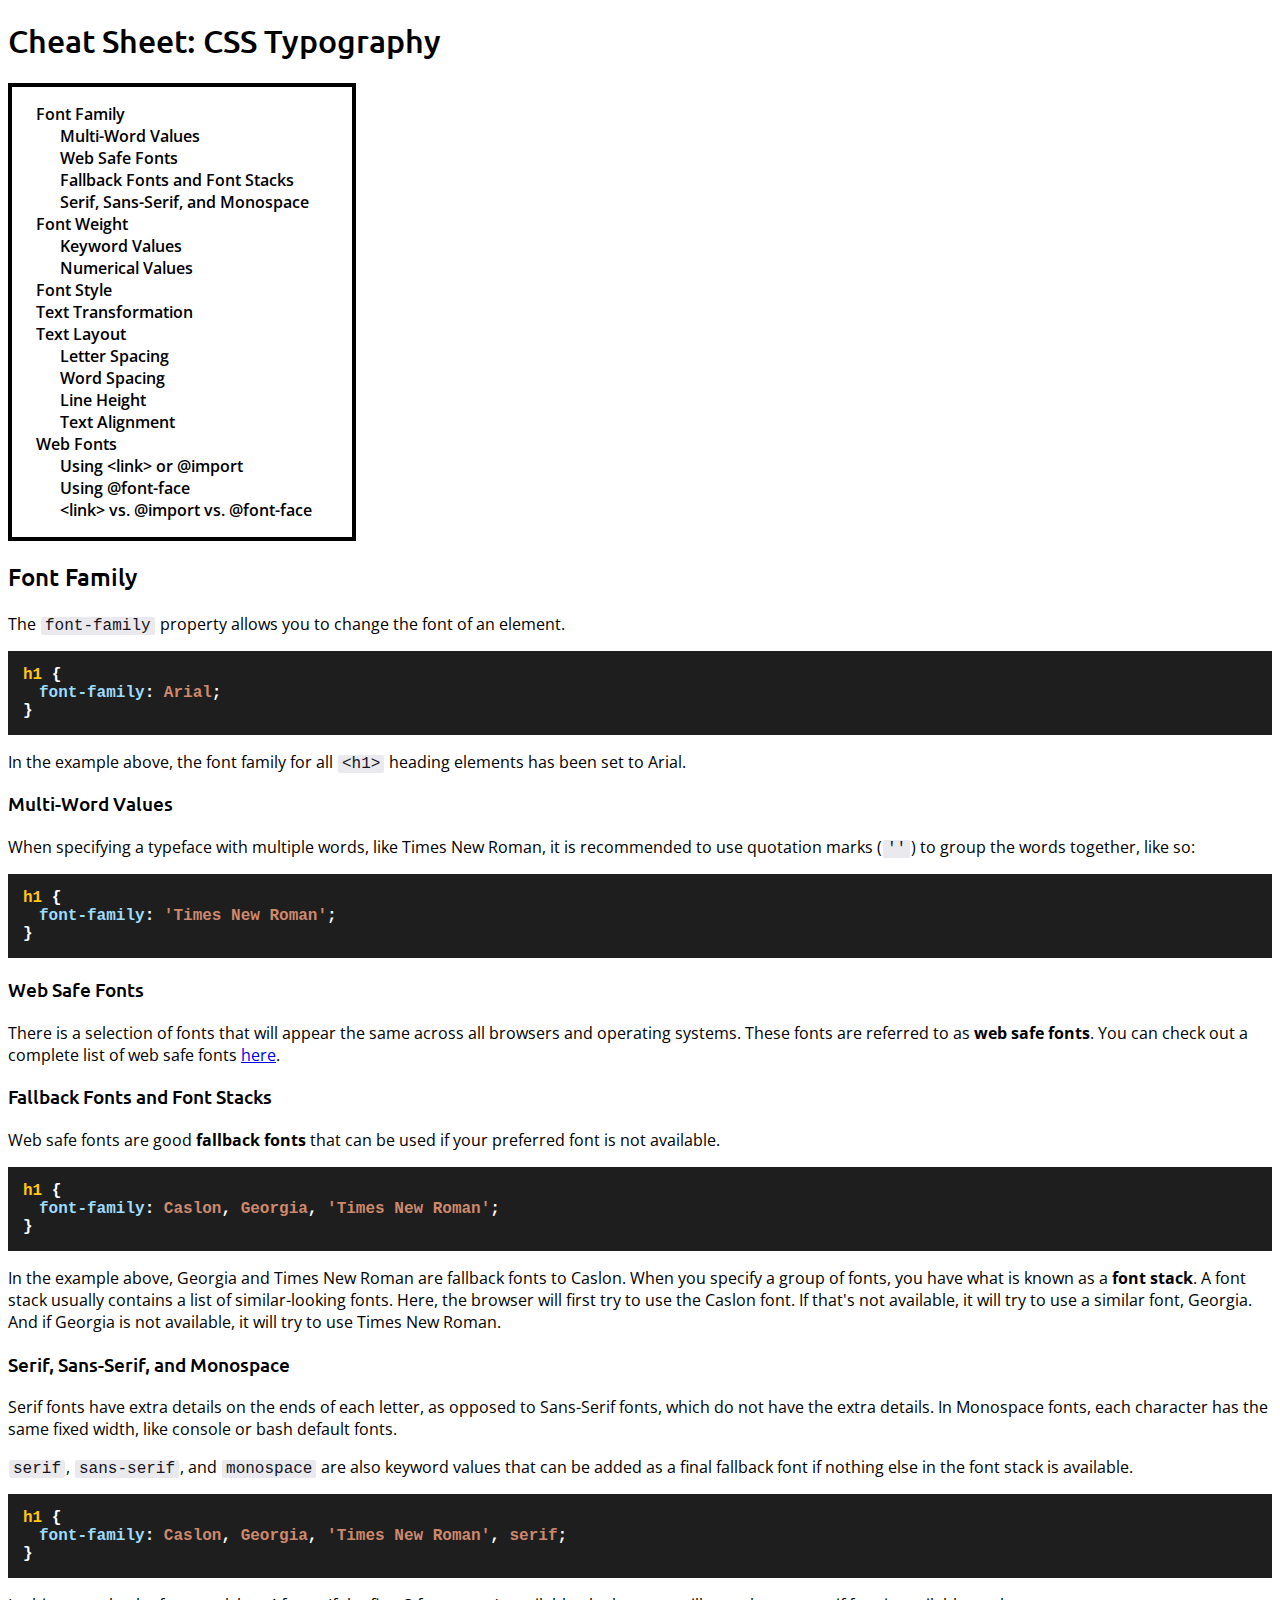
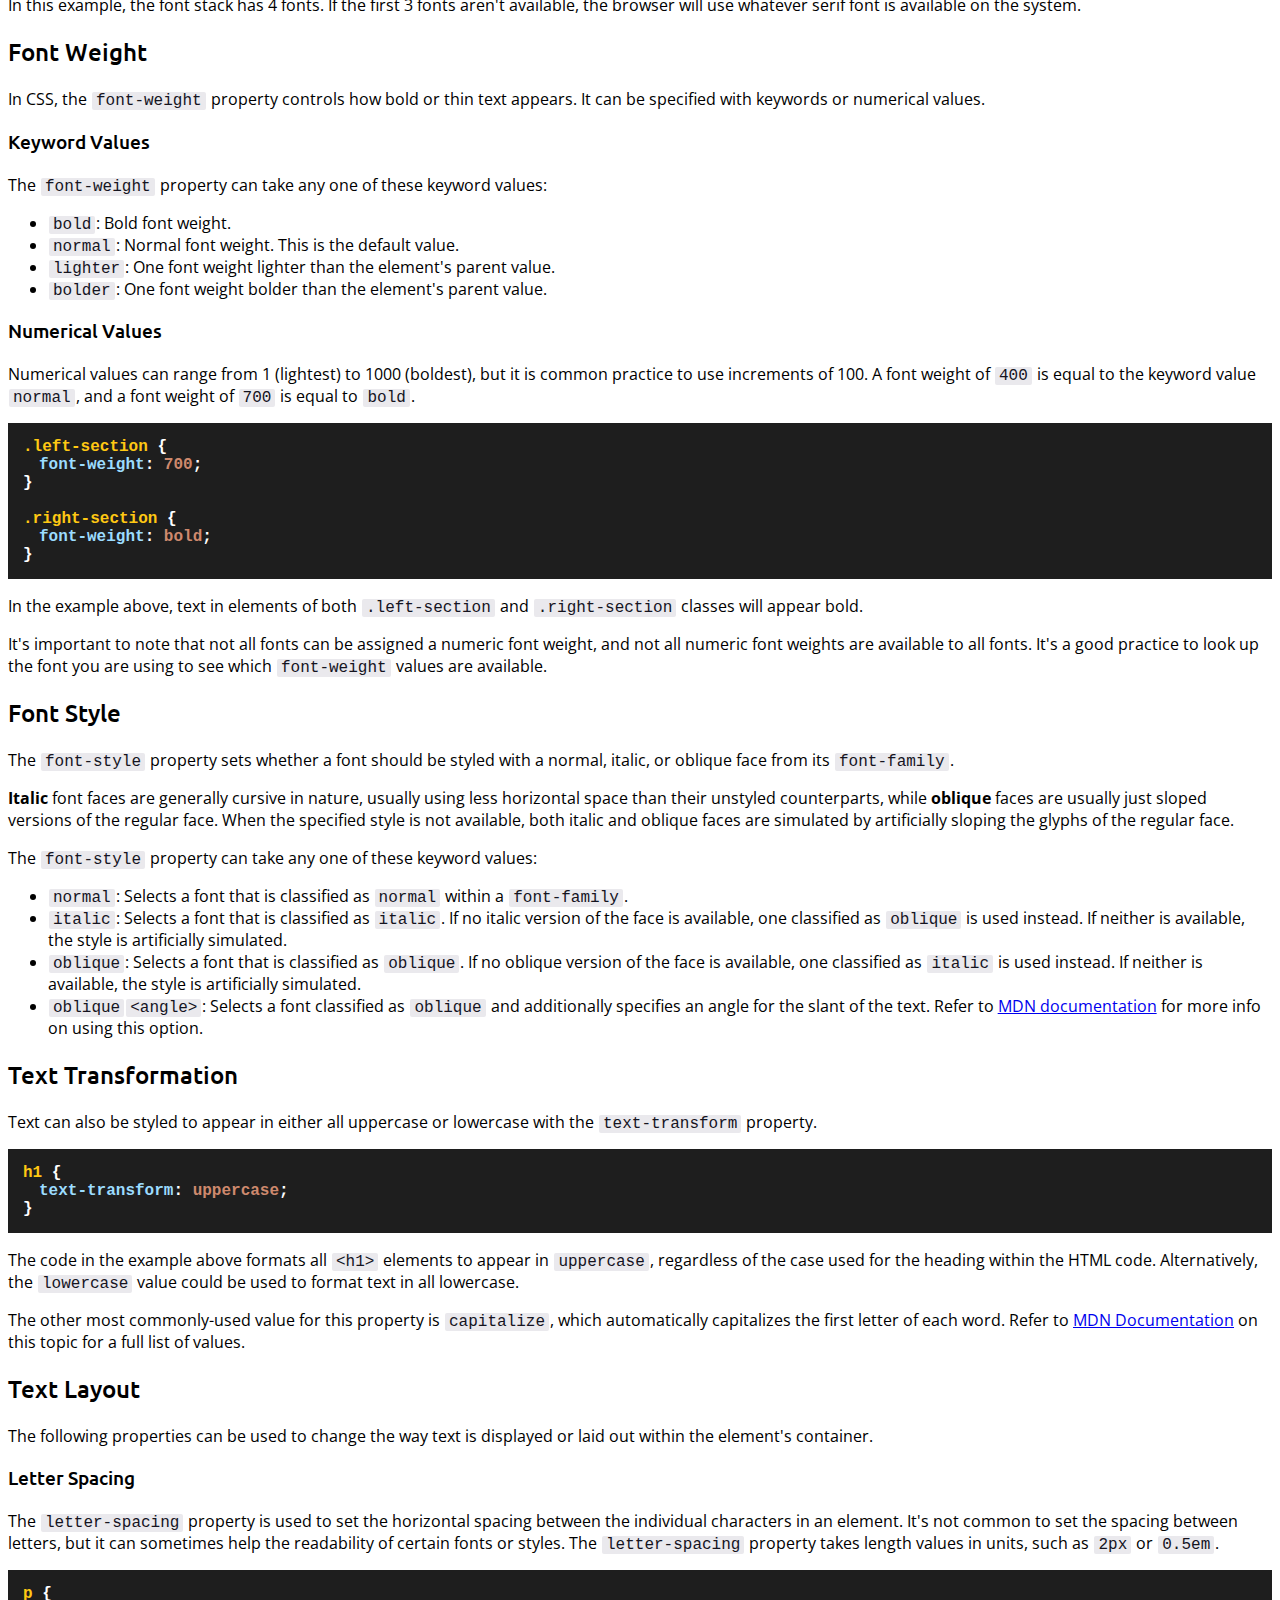
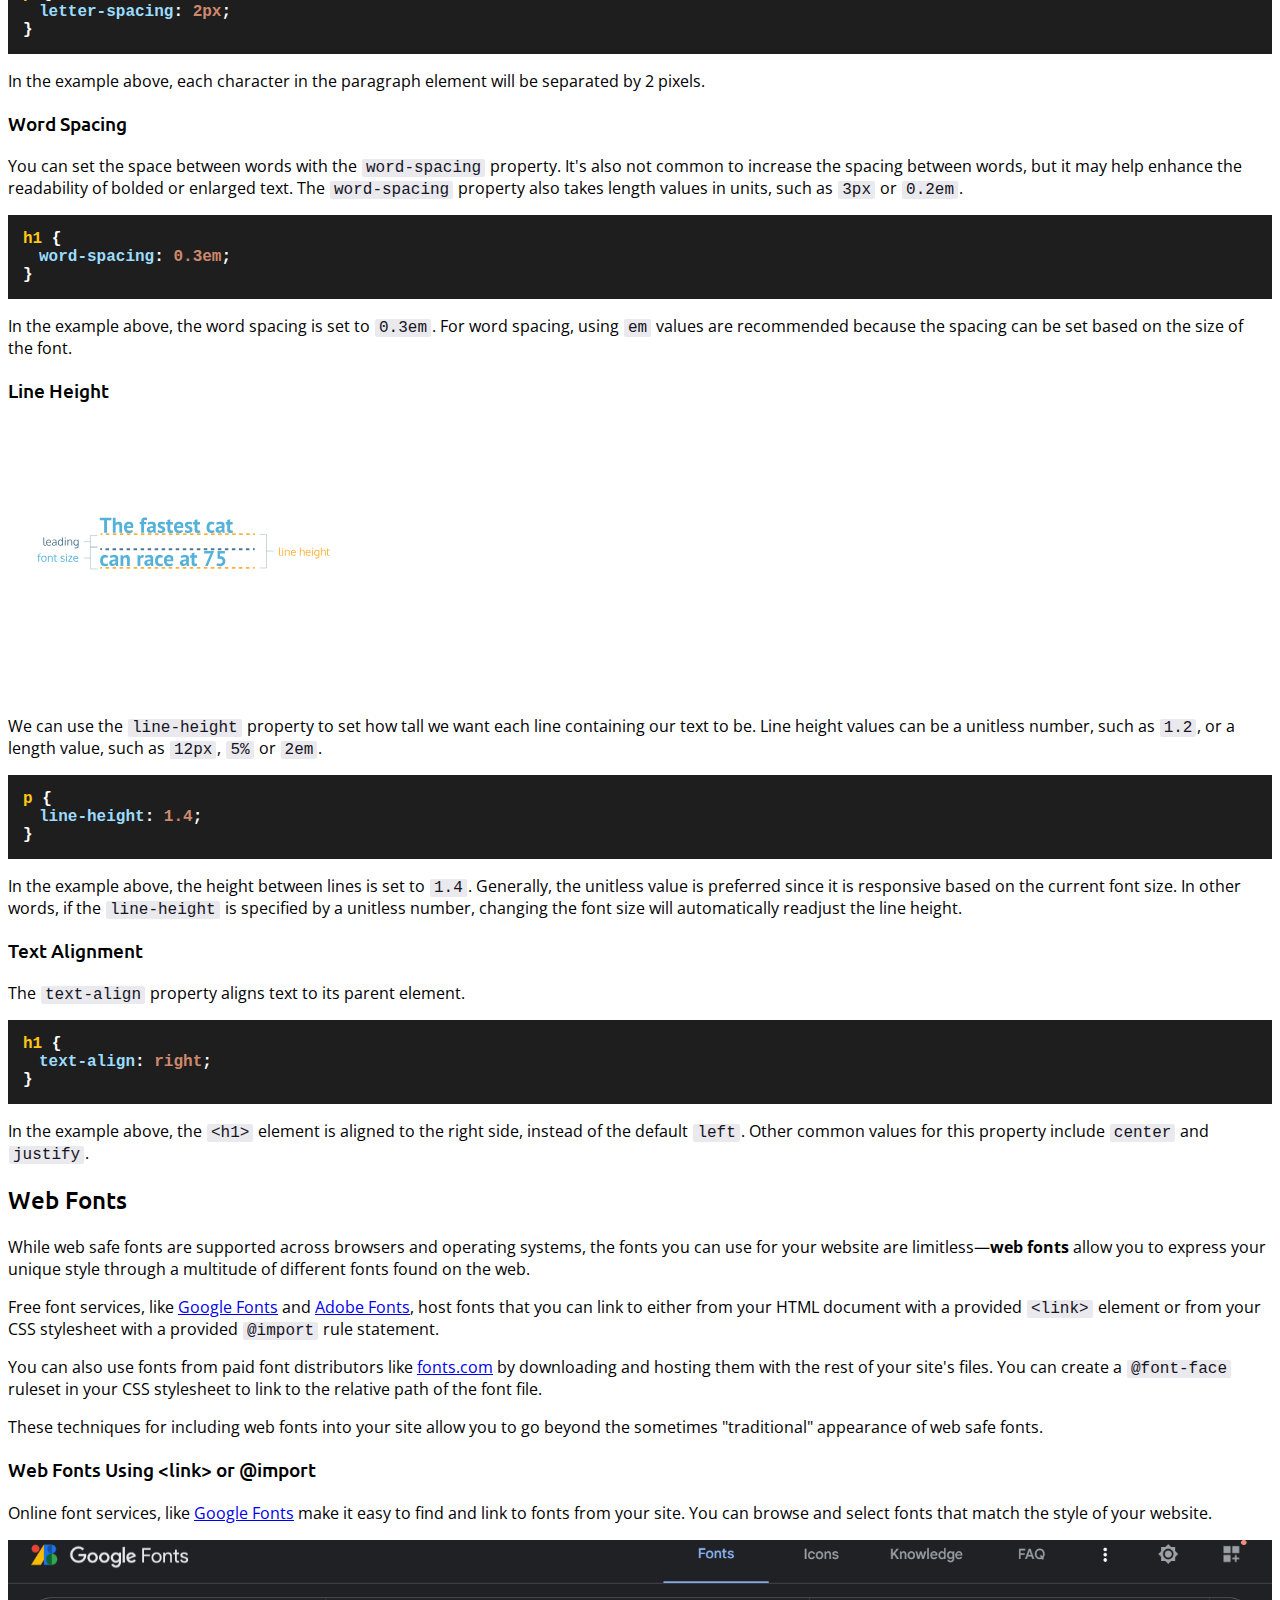
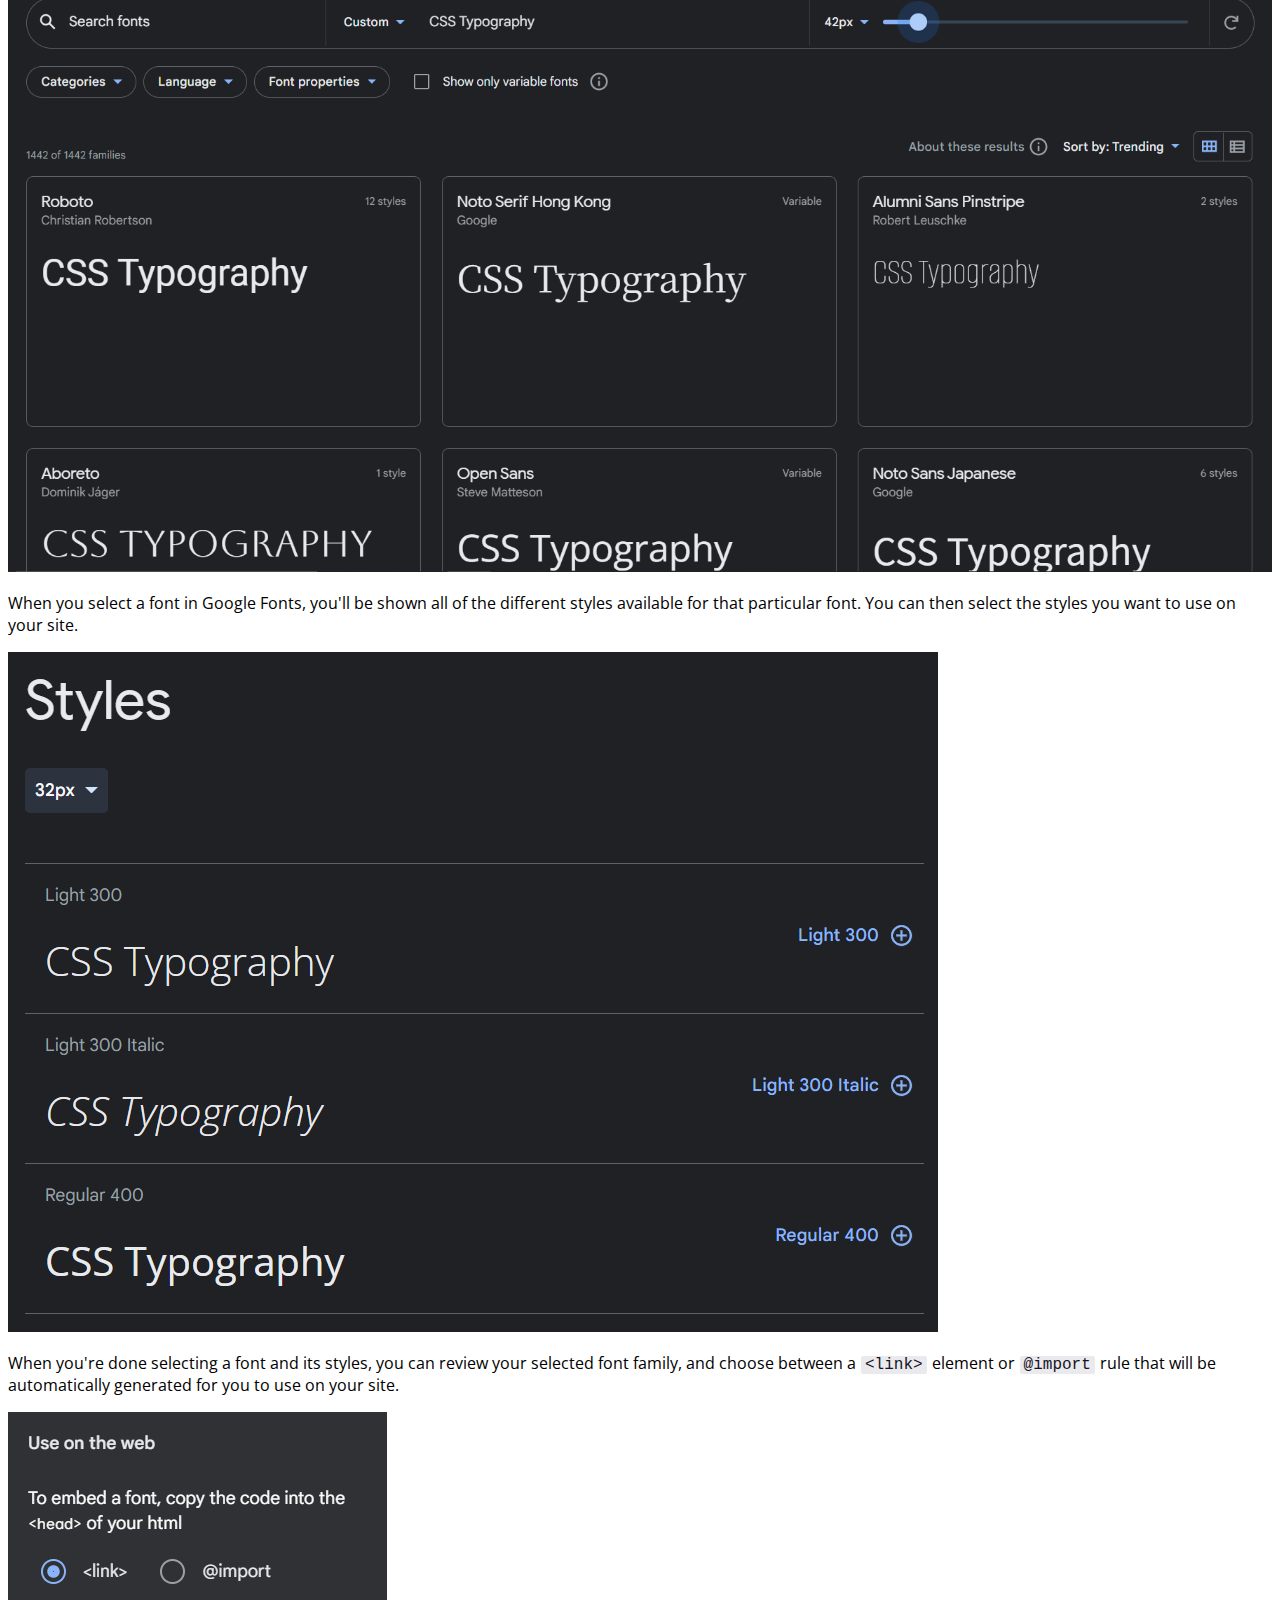
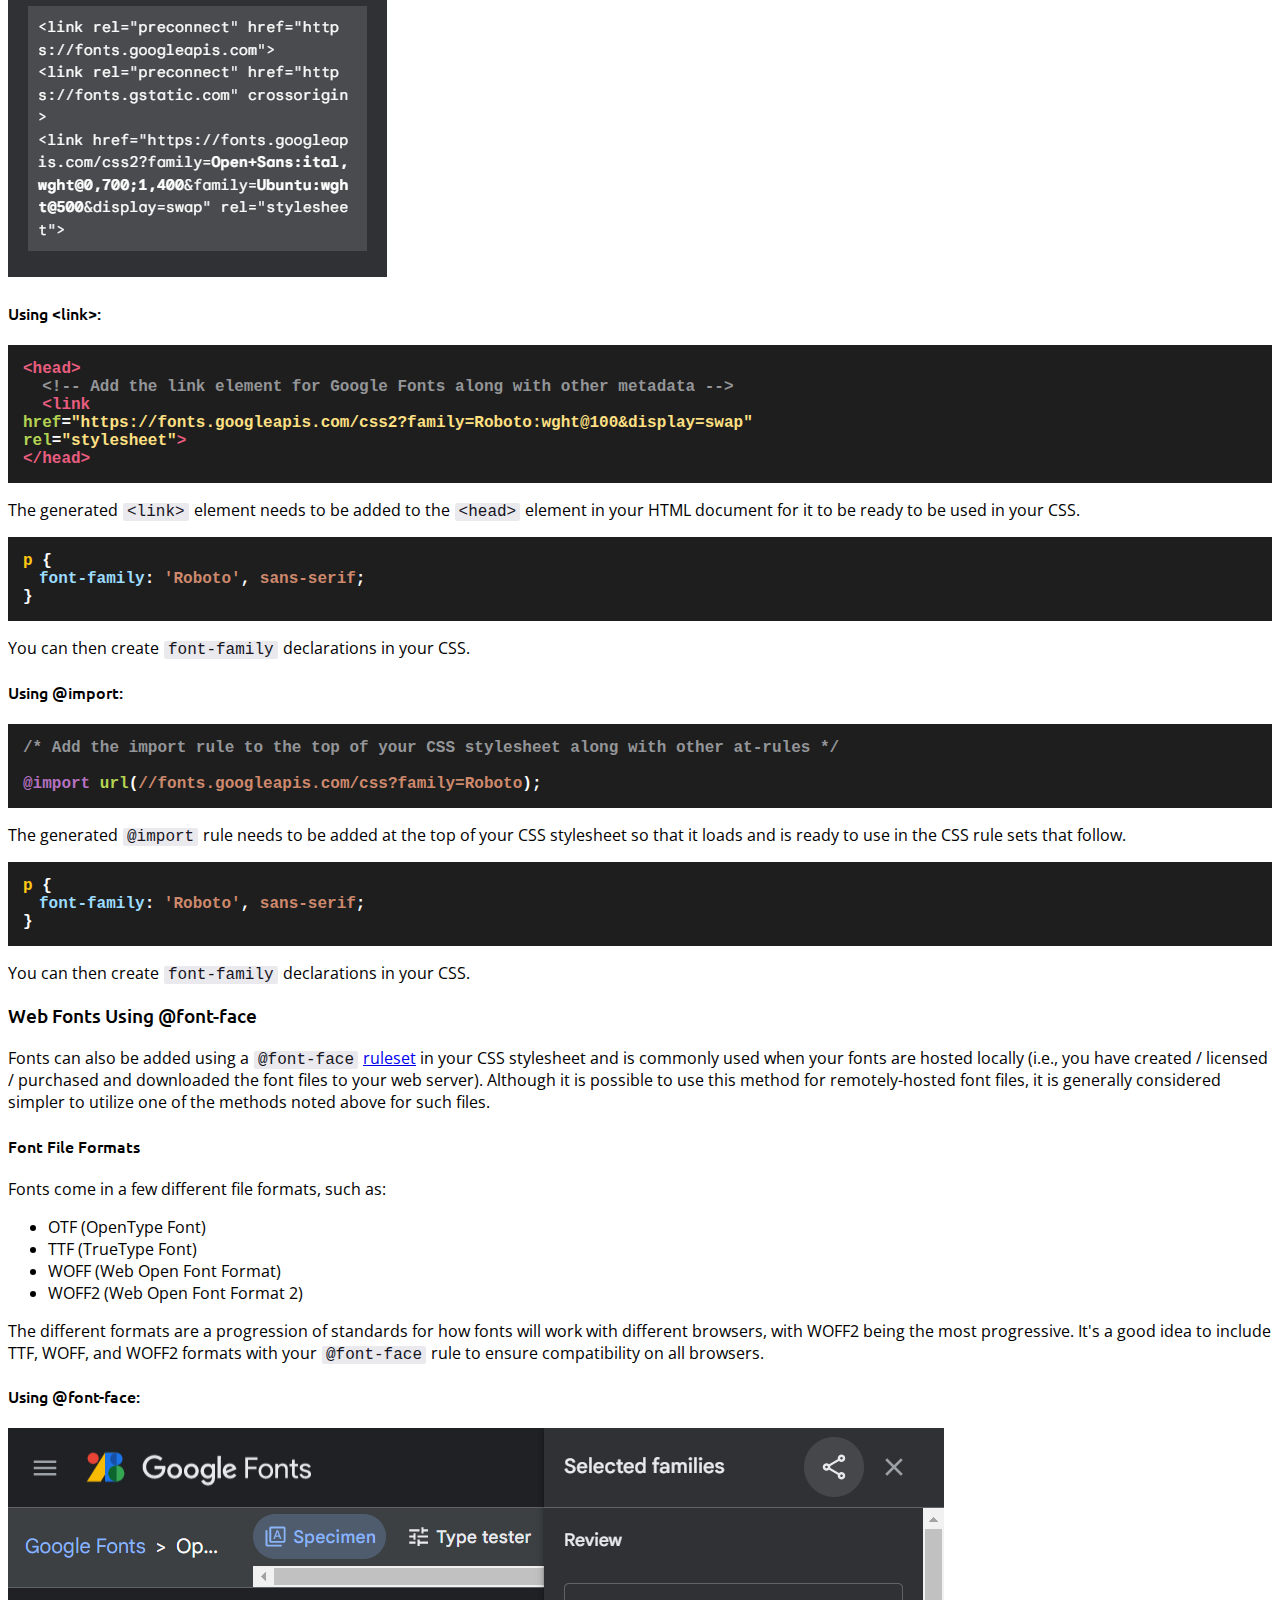
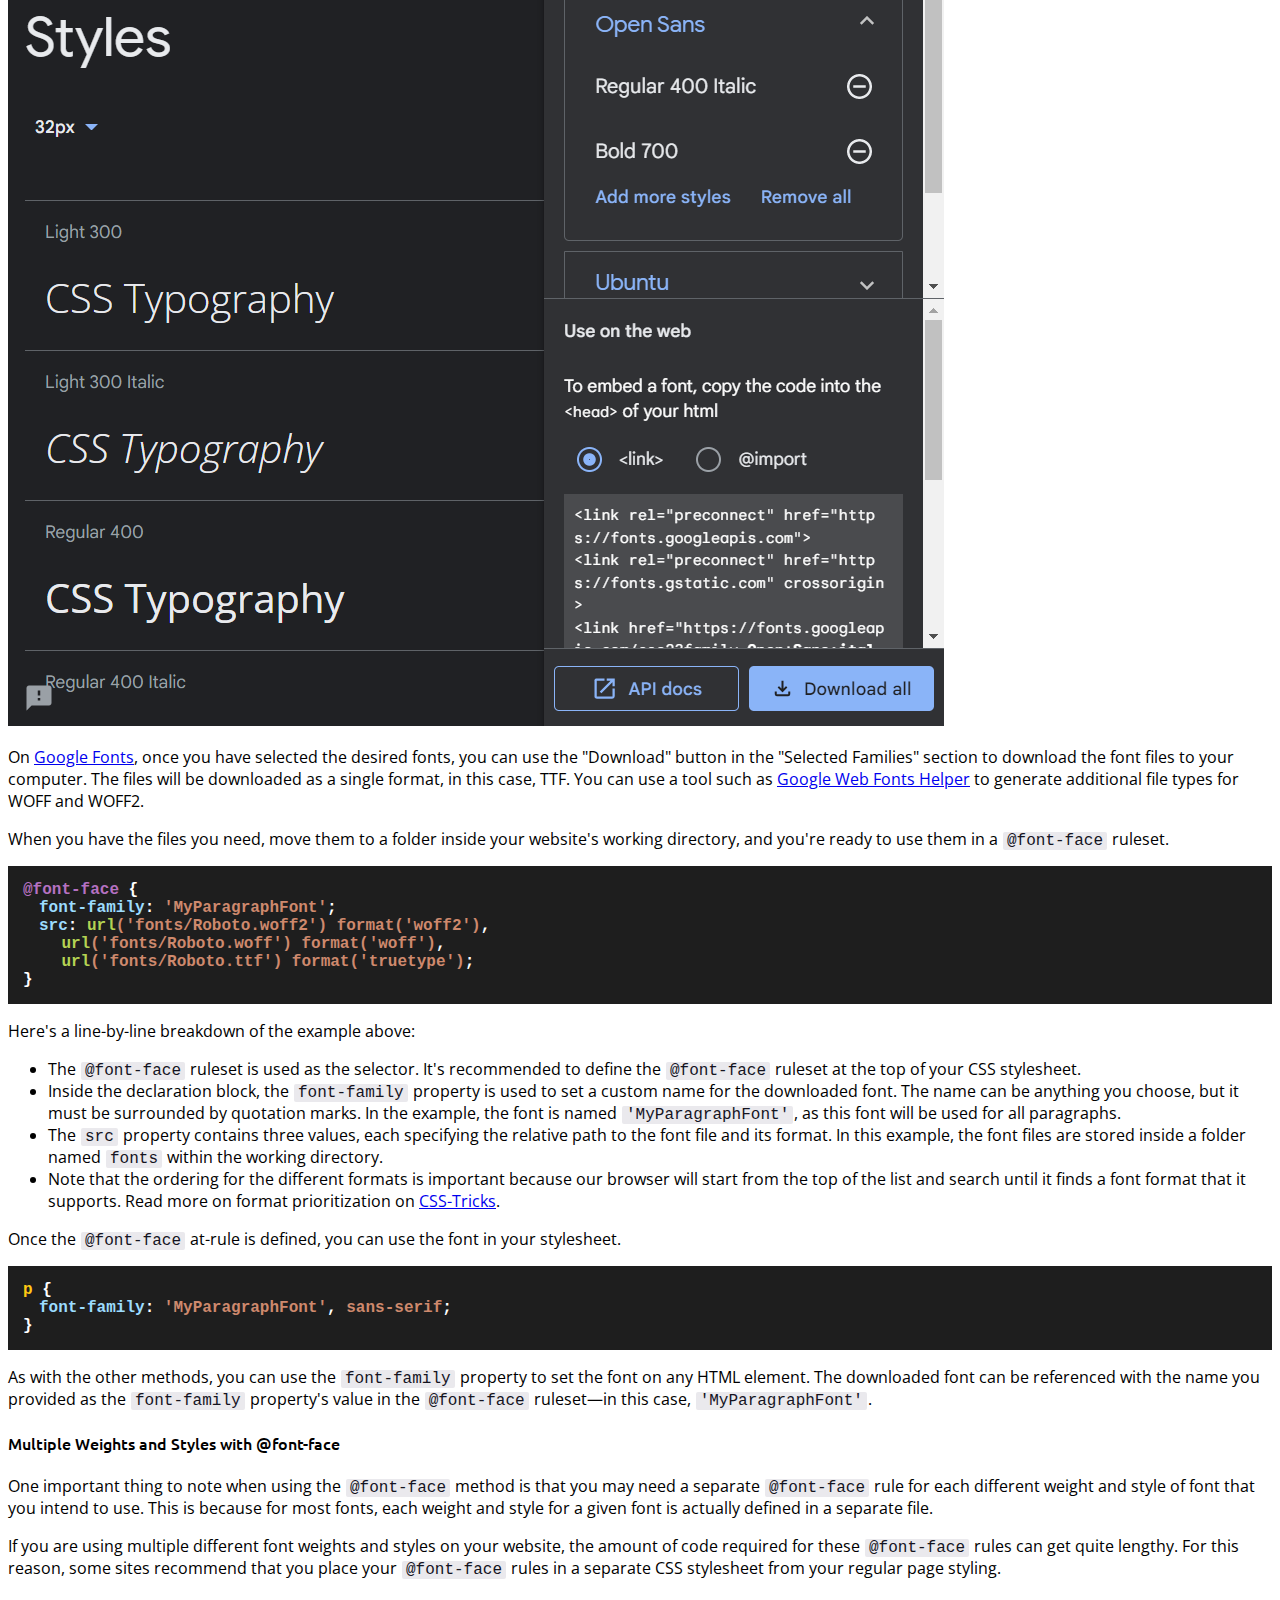
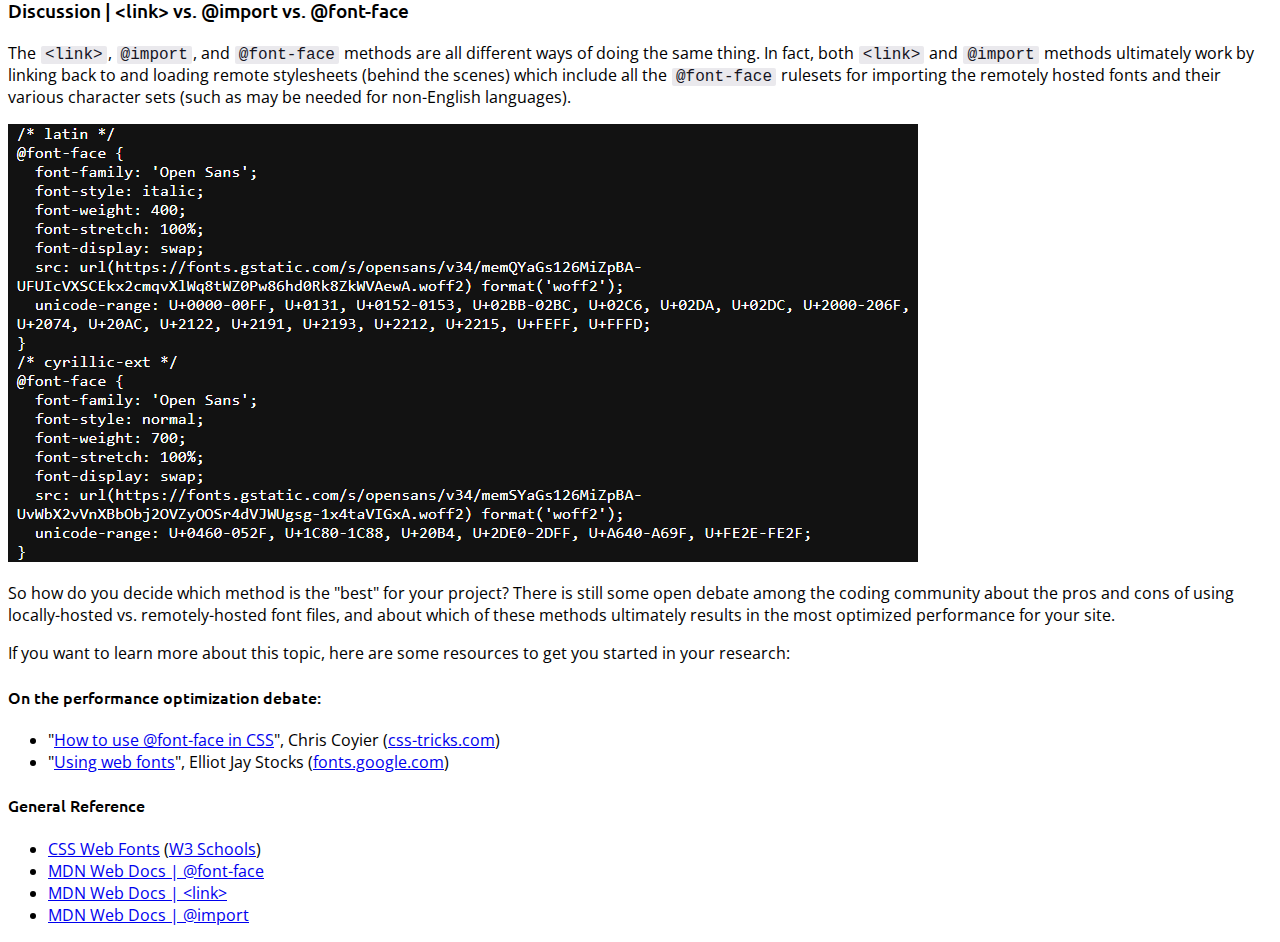
==== commit bcf6df2d: "Set basic image styling" ====
--- a/CheetSheetProject/index.html
+++ b/CheetSheetProject/index.html
@@ -9,7 +9,7 @@
   <body>
     <h1>Cheat Sheet: CSS Typography</h1>
 
-    <!--Insert Nav UL-->
+    <!--Navigation Menu-->
     <nav>
       <ul>
         <li><a href="#font-family">Font Family</a></li>
@@ -44,14 +44,18 @@
     </nav>
 
     <!--Insert Page Intro/Description-->
+
+    <!--Main Content Sections-->
     <main>
-      <!--Content Sections-->
+      
+      <!--Section: Font Family-->
       <section id="font-family">
         <h2>Font Family</h2>
 
         <p>The <code>font-family</code> property allows you to change the font of
         an element.</p>
     
+        <!--Example Code-->
         <div class="example">
           <pre>
             <span class="selector">h1</span> {
@@ -69,6 +73,7 @@
         it is recommended to use quotation marks (<code>''</code>) to group the
         words together, like so:</p>
 
+        <!--Example Code-->
         <div class="example">
           <pre>
             <span class="selector">h1</span> {
@@ -90,6 +95,7 @@
         <p>Web safe fonts are good <strong>fallback fonts</strong> that can be used if
         your preferred font is not available.</p>
 
+        <!--Example Code-->
         <div class="example">
           <pre>
             <span class="selector">h1</span> {
@@ -117,6 +123,7 @@
           nothing else in the font stack is available.
         </p>
 
+        <!--Example Code-->
         <div class="example">
           <pre>
             <span class="selector">h1</span> {
@@ -130,6 +137,7 @@
           available on the system.</p>
       </section>
 
+      <!--Section: Font Weight-->
       <section id="font-weight">
         <h2>Font Weight</h2>
 
@@ -157,6 +165,7 @@
           is equal to the keyword value <code>normal</code>, and a font weight of
           <code>700</code> is equal to <code>bold</code>.</p>
 
+        <!--Example Code-->
         <div class="example">
           <pre>
             <span class="selector">.left-section</span> {
@@ -179,6 +188,7 @@
 
       </section>
 
+      <!--Section: Font Style-->
       <section id="font-style">
         <h2>Font Style</h2>
 
@@ -218,6 +228,7 @@
         
       </section>
 
+      <!--Section: Text Transformation-->
       <section id="text-transform">
         <h2>Text Transformation</h2>
 
@@ -225,6 +236,7 @@
           with the <code>text-transform</code> property.
         </p>
 
+        <!--Example Code-->
         <div class="example">
           <pre>
             <span class="selector">h1</span> {
@@ -249,6 +261,7 @@
 
       </section>
       
+      <!--Section: Text Layout-->
       <section id="text-layout">
         <h2>Text Layout</h2>
 
@@ -263,6 +276,7 @@
         property takes length values in units, such as <code>2px</code> or
         <code>0.5em</code>.</p>
 
+        <!--Example Code-->
         <div class="example">
           <pre>
             <span class="selector">p</span> {
@@ -283,6 +297,7 @@
         <code>word-spacing</code> property also takes length values in units,
         such as <code>3px</code> or <code>0.2em</code>.</p>
 
+        <!--Example Code-->
         <div class="example">
           <pre>
             <span class="selector">h1</span> {
@@ -306,6 +321,7 @@
         unitless number, such as <code>1.2</code>, or a length value, such as
         <code>12px</code>, <code>5%</code> or <code>2em</code>.</p>
 
+        <!--Example Code-->
         <div class="example">
           <pre>
             <span class="selector">p</span> {
@@ -324,6 +340,7 @@
 
         <p>The <code>text-align</code> property aligns text to its parent element.</p>
 
+        <!--Example Code-->
         <div class="example">
           <pre>
             <span class="selector">h1</span> {
@@ -337,6 +354,7 @@
         this property include <code>center</code> and <code>justify</code>.</p>
       </section>
 
+      <!--Section: Web Fonts-->
       <section id="web-fonts">
         <h2>Web Fonts</h2>
 
@@ -373,14 +391,16 @@
           and select fonts that match the style of your website.
         </p>
 
-        <!--Image placeholder-->
+          <img src="/CheetSheetProject/images/google_fonts_example_1.PNG"
+          alt="Screenshot of Google Fonts displaying samples of different fonts.">
 
         <p>When you select a font in Google Fonts, you'll be shown all of the
           different styles available for that particular font. You can then
           select the styles you want to use on your site.
         </p>
 
-        <!--Image placeholder-->
+          <img src="/CheetSheetProject/images/google_fonts_example_2.PNG"
+          alt="Screenshot of Google Fonts displaying different style choices for the same font.">
 
         <p>When you're done selecting a font and its styles, you can review your
           selected font family, and choose between a <code>&lt;link&gt;</code>
@@ -388,8 +408,12 @@
           generated for you to use on your site.
         </p>
 
+          <img src="/CheetSheetProject/images/google_fonts_example_3.PNG"
+          alt="Screenshot of Google Fonts displaying the Selected Families sidebar with the auto-generated code for utilizing the web fonts on your own site.">
+
         <h4>Using &lt;link&gt;:</h4>
 
+        <!--Example Code-->
         <div class="example">
           <pre>
             <span class="tag">&lt;head&gt;</span>
@@ -406,6 +430,7 @@
           ready to be used in your CSS.
         </p>
 
+        <!--Example Code-->
         <div class="example">
           <pre>
             <span class="selector">p</span> {
@@ -419,6 +444,7 @@
 
         <h4>Using @import:</h4>
 
+        <!--Example Code-->
         <div class="example">
           <pre>
             <span class="comment">/* Add the import rule to the top of your CSS stylesheet along with other at-rules */</span>
@@ -432,6 +458,7 @@
           CSS rule sets that follow.
         </p>
 
+        <!--Example Code-->
         <div class="example">
           <pre>
             <span class="selector">p</span> {
@@ -444,8 +471,6 @@
         </p>
 
         <h3 id="using-font-face">Web Fonts Using @font-face</h3>
-
-        <!--Image placeholder-->
 
         <p>Fonts can also be added using a <code>@font-face</code>
           <a href="https://developer.mozilla.org/en-US/docs/Web/CSS/@font-face"
@@ -475,7 +500,8 @@
 
         <h4>Using @font-face:</h4>
 
-        <!--Image placeholder-->
+          <img id="image-4" src="/CheetSheetProject/images/google_fonts_example_4.PNG"
+          alt="Screenshot close-up of the Selected Families sidebar on Google Fonts, including the Download button.">
 
         <p>On <a href="https://fonts.google.com/" target="_blank">Google Fonts</a>,
           once you have selected the desired fonts, you can use the
@@ -492,6 +518,7 @@
           <code>@font-face</code> ruleset.
         </p>
 
+        <!--Example Code-->
         <div class="example">
           <pre>
             <span class="rule">@font-face</span> {
@@ -533,6 +560,7 @@
           font in your stylesheet.
         </p>
 
+        <!--Example Code-->
         <div class="example">
           <pre>
             <span class="selector">p</span> {
@@ -563,6 +591,8 @@
           you place your <code>@font-face</code> rules in a separate CSS
           stylesheet from your regular page styling.
         </p>
+
+        <!--Aside: Discussion on methods for incorporating web fonts-->
         <aside>
           <h3 id="discussion">Discussion | &lt;link&gt; vs. @import vs. @font-face</h3>
 
@@ -576,7 +606,8 @@
             non-English languages). 
           </p>
 
-          <!--Insert image of @font-face rule and character sets-->
+            <img src="/CheetSheetProject/images/google_fonts_example_5.PNG"
+            alt="Screenshot of a remote stylesheet displaying various @font-face rulesets for a variety of special character sets.">
           
           <p>So how do you decide which method is the "best" for your project?
             There is still some open debate among the coding community about the
--- a/CheetSheetProject/style.css
+++ b/CheetSheetProject/style.css
@@ -4,6 +4,17 @@
 body {
   font-size: 1em;
 }
+
+h1, h2, h3, h4 {
+  font-family: Ubuntu, sans-serif;
+  font-weight: 500;
+}
+
+p, li{
+  font-family: 'Open Sans', sans-serif;
+}
+
+/* Styling for Nav Menu */
 
 nav {
   border: black 4px solid;
@@ -28,14 +39,7 @@
   text-decoration: underline;
 }
 
-h1, h2, h3, h4 {
-  font-family: Ubuntu, sans-serif;
-  font-weight: 500;
-}
-
-p, li{
-  font-family: 'Open Sans', sans-serif;
-}
+/* Styling for Code Examples */
 
 code, pre {
   font-family: 'Courier New', Courier, monospace;
@@ -49,17 +53,17 @@
   padding: 0 0.25rem;
 }
 
-.example {
-  display: block;
-  width: 100%;
-}
-
 pre {
   white-space: pre-line;
   background-color: #1e1e1e;
   color: white;
   font-weight: bold;
   padding: 15px;
+}
+
+.example {
+  display: block;
+  width: 100%;
 }
 
 .selector {
@@ -95,6 +99,13 @@
   color: #ffe083;
 }
 
+/* Styling for Images */
+
+img {
+  max-width: 100%;
+  height: auto;
+}
+
 #line-height-img {
   height: 17rem;
 }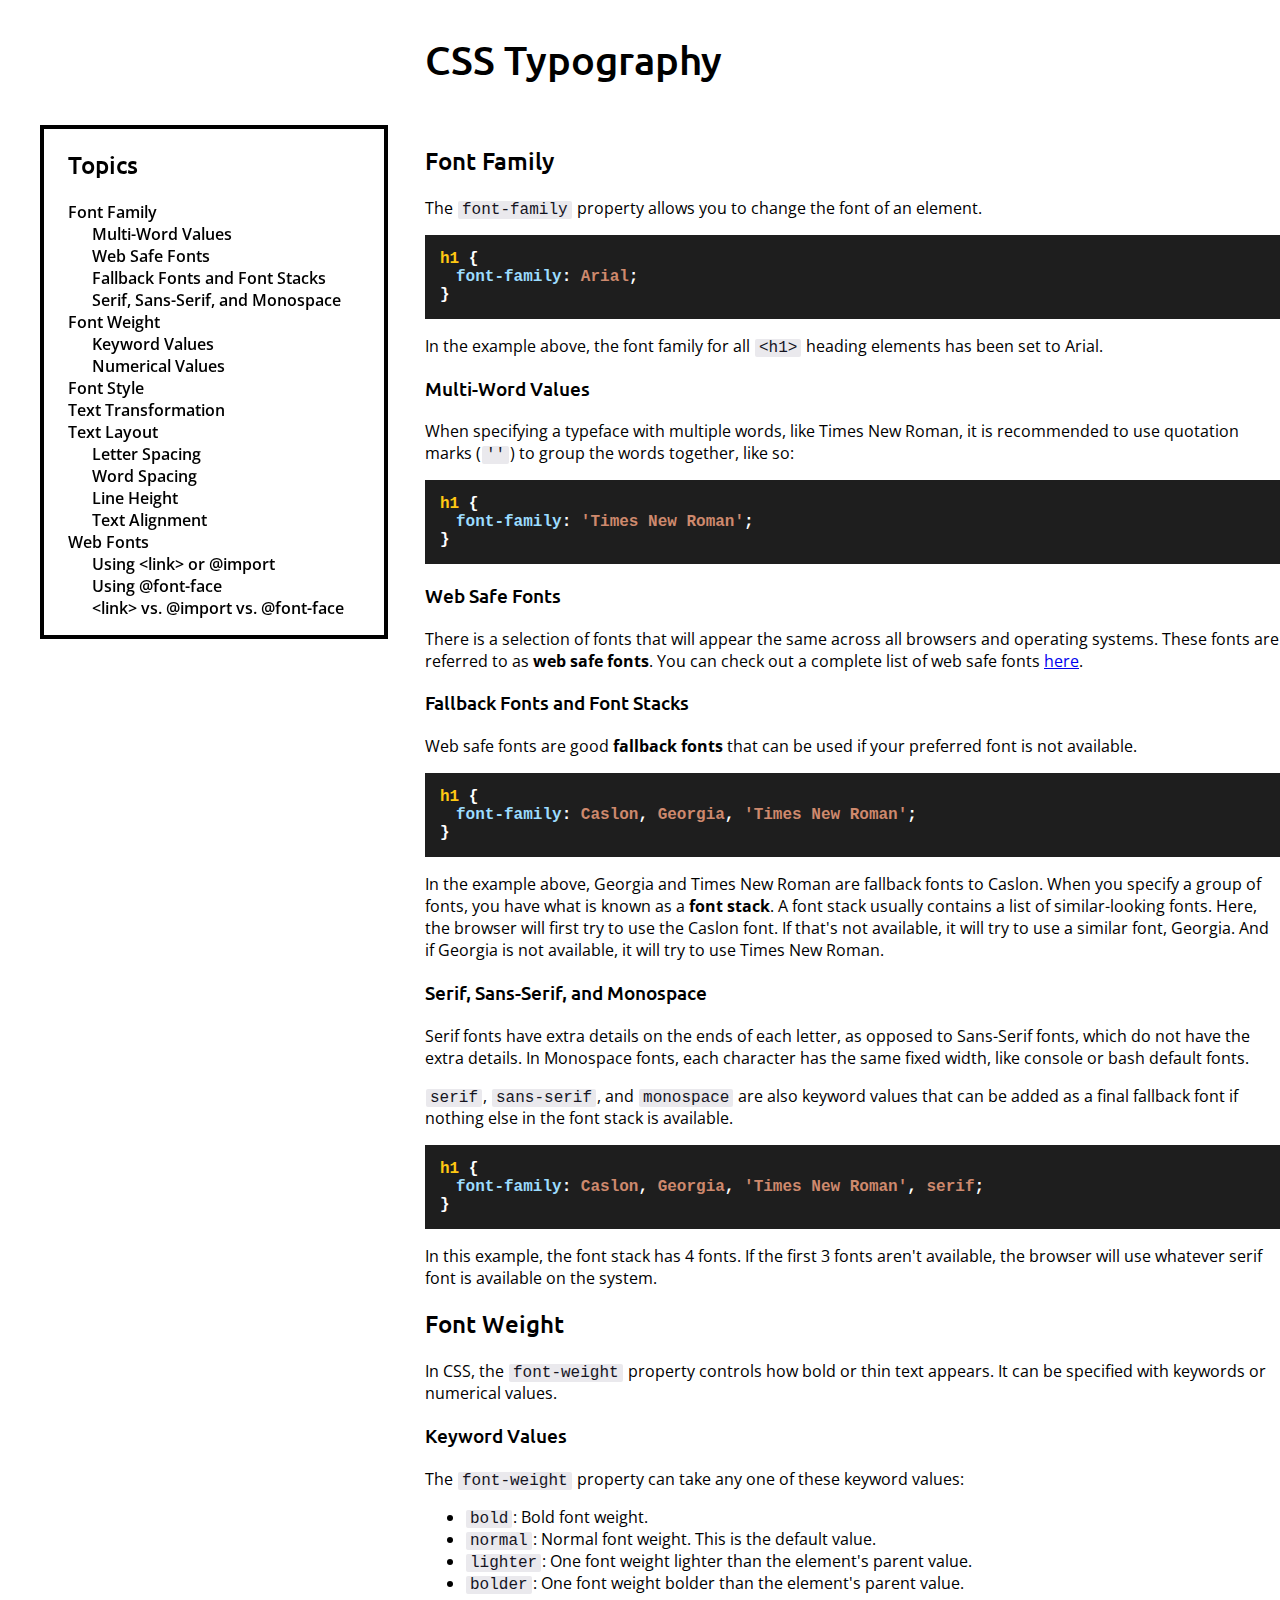
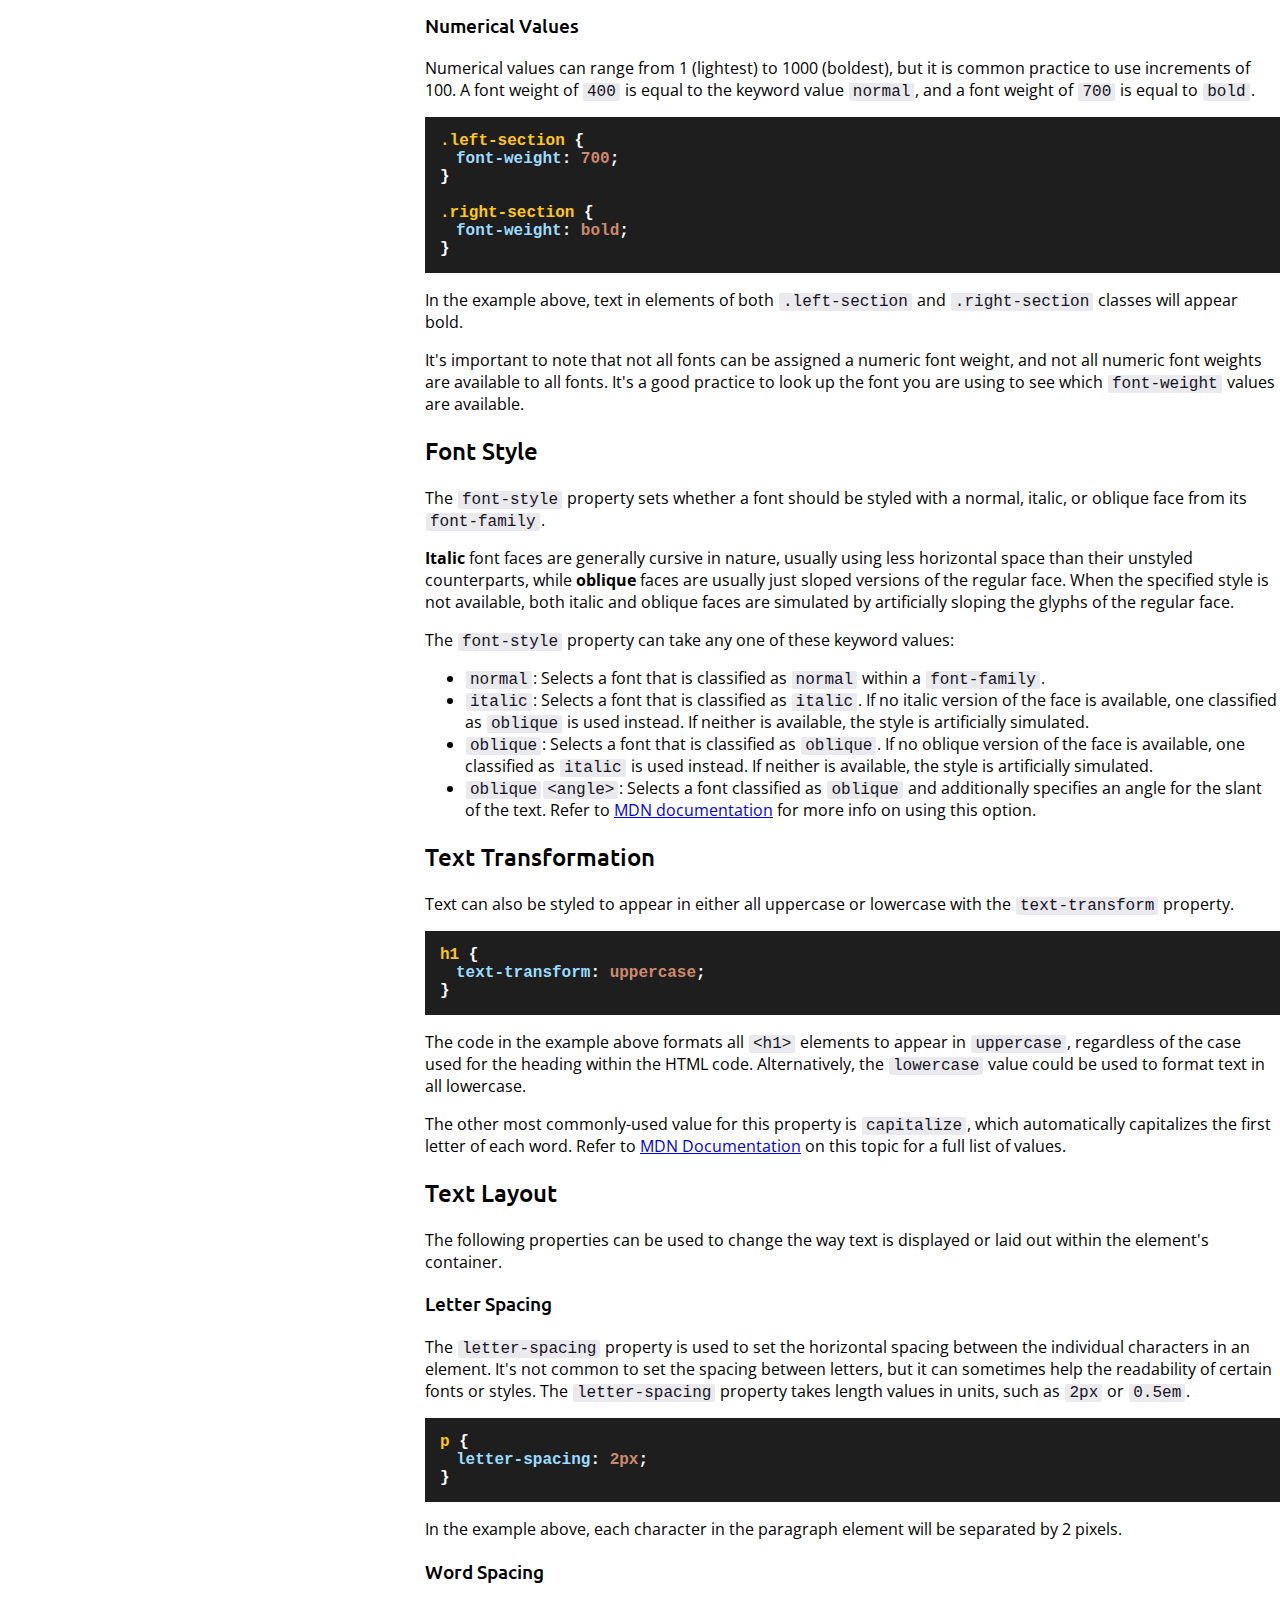
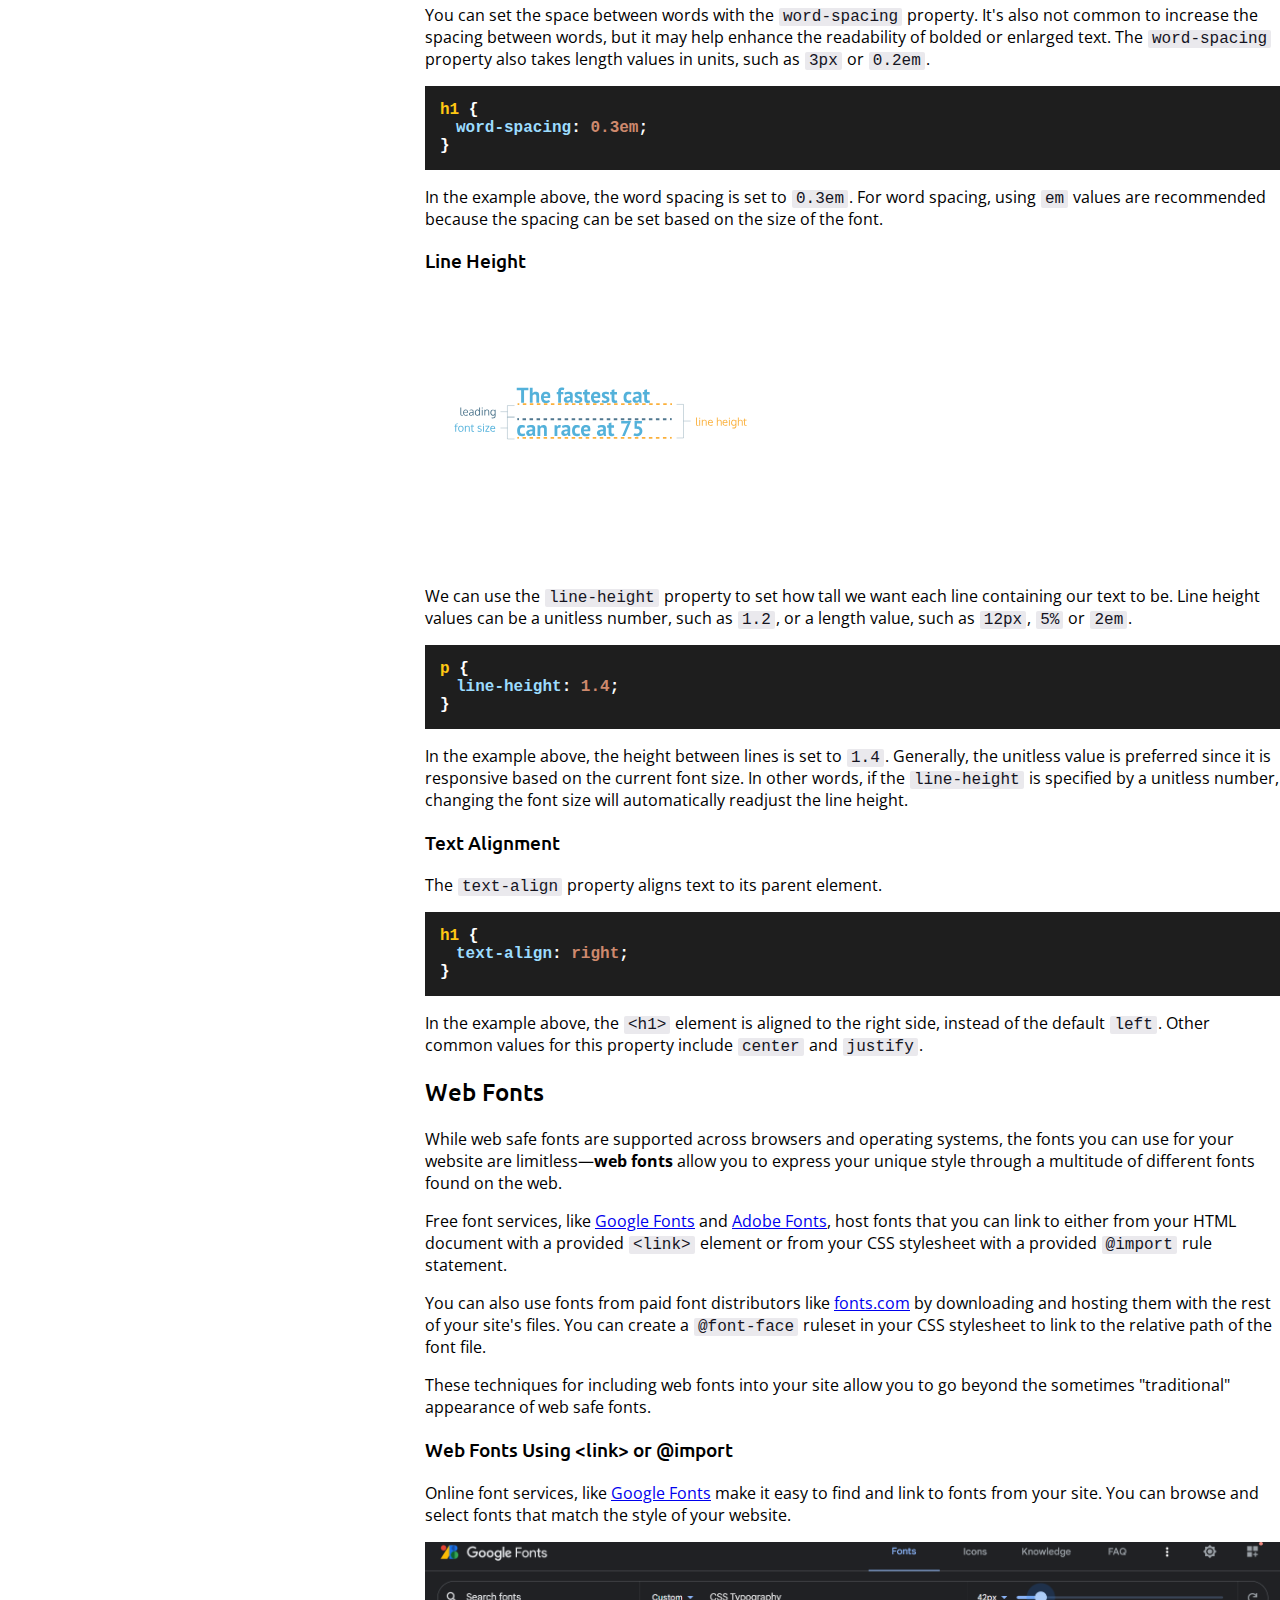
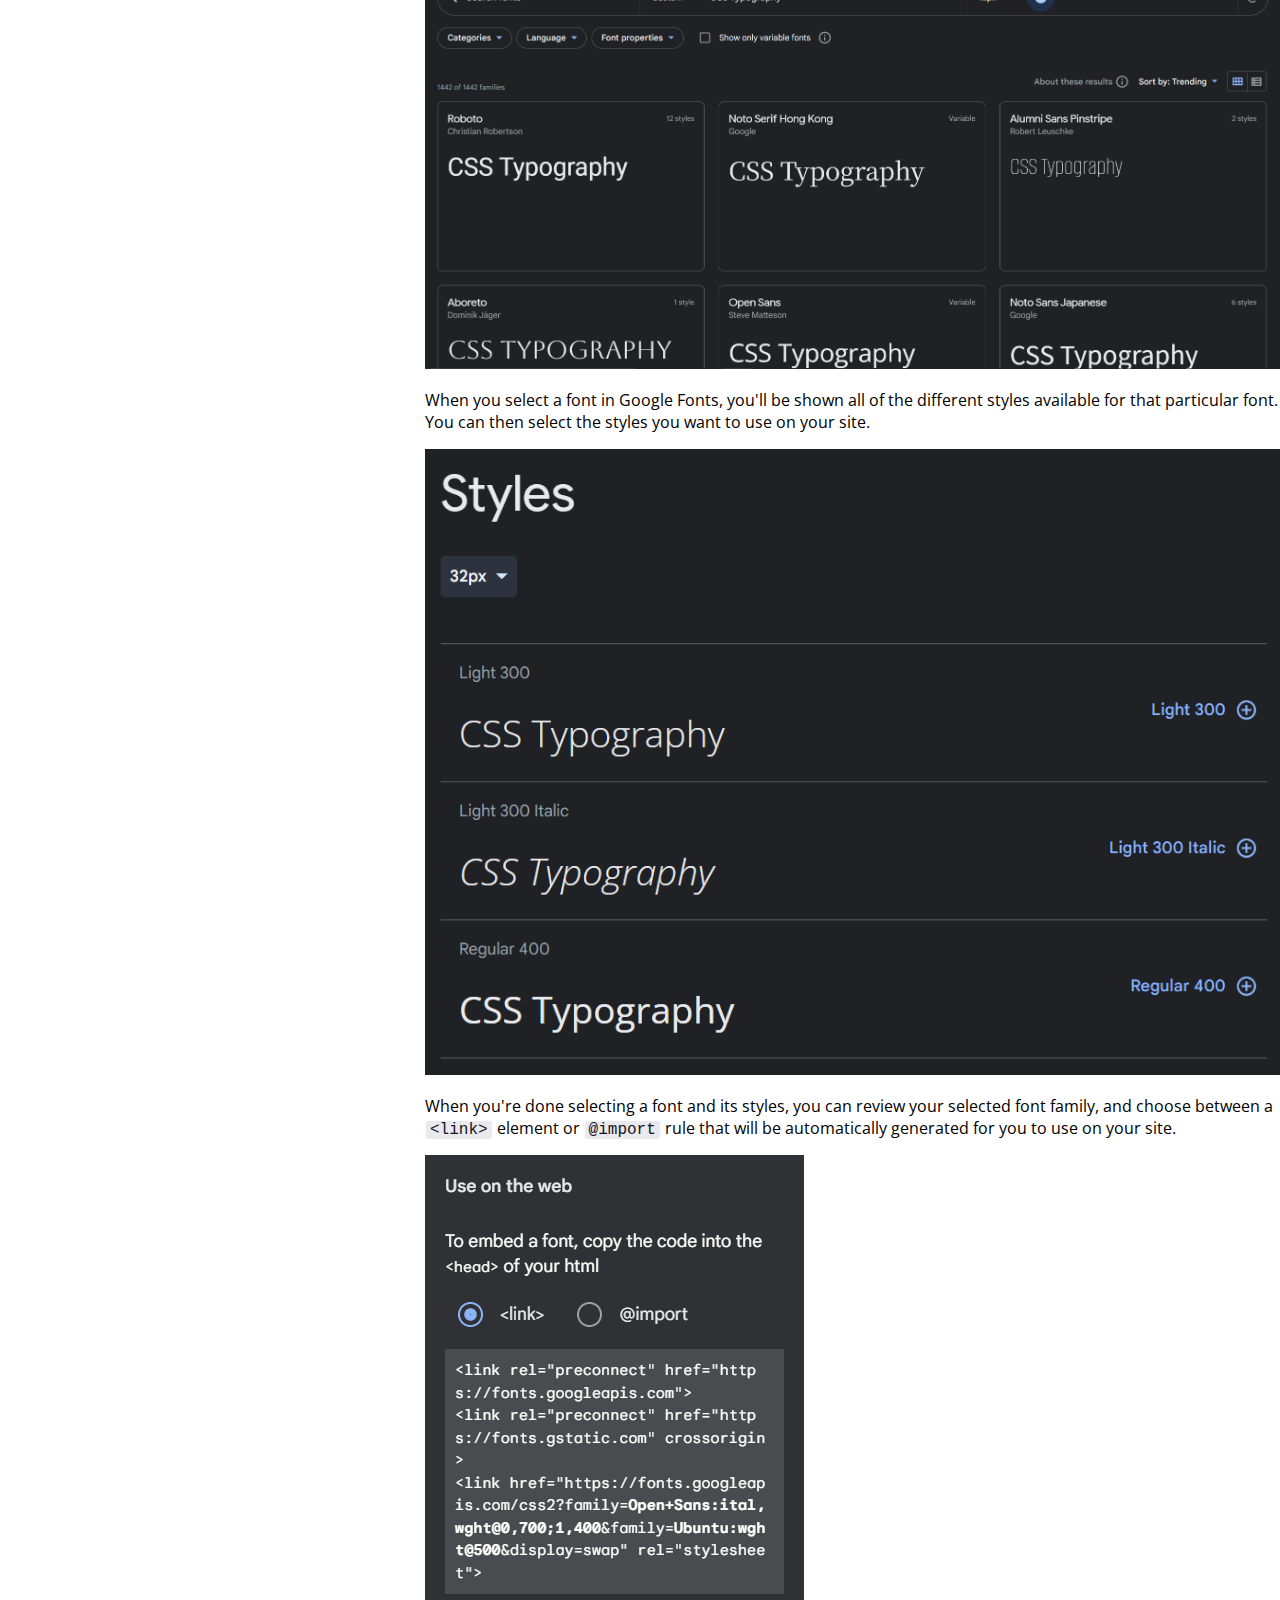
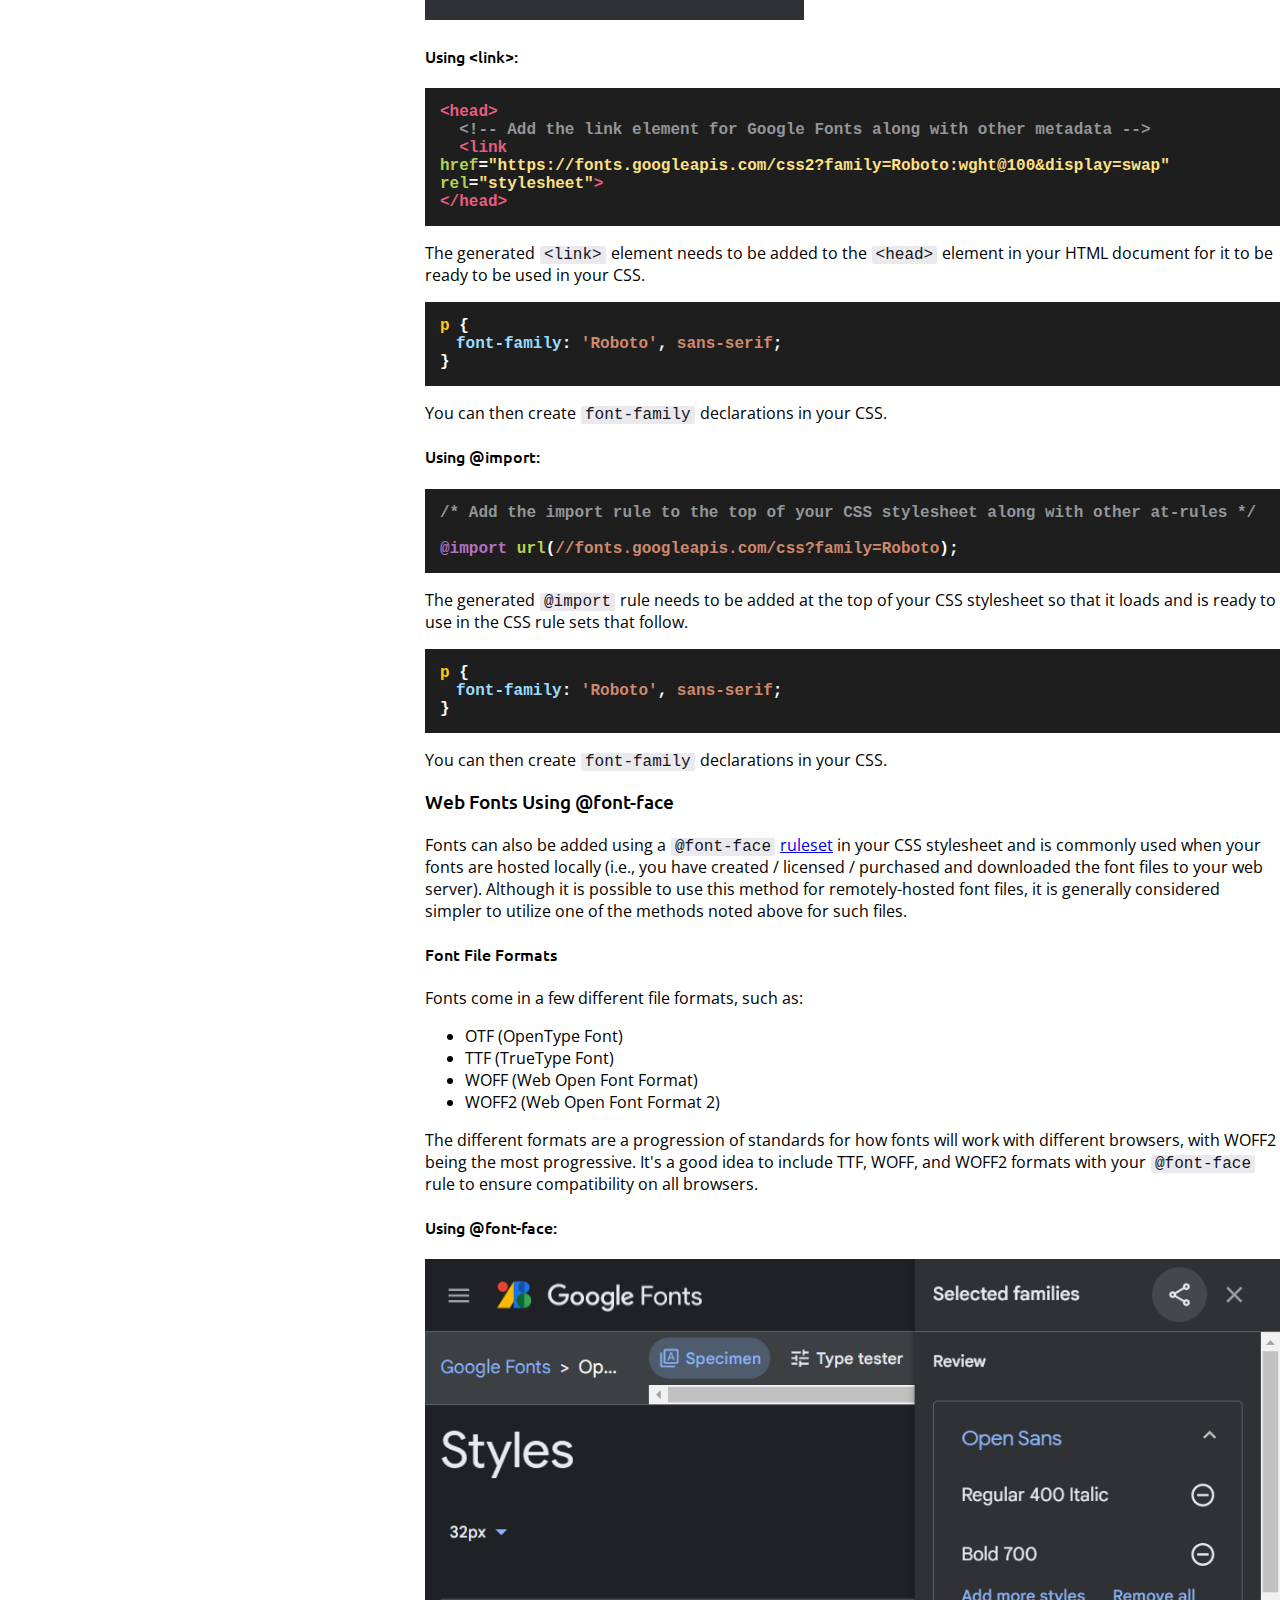
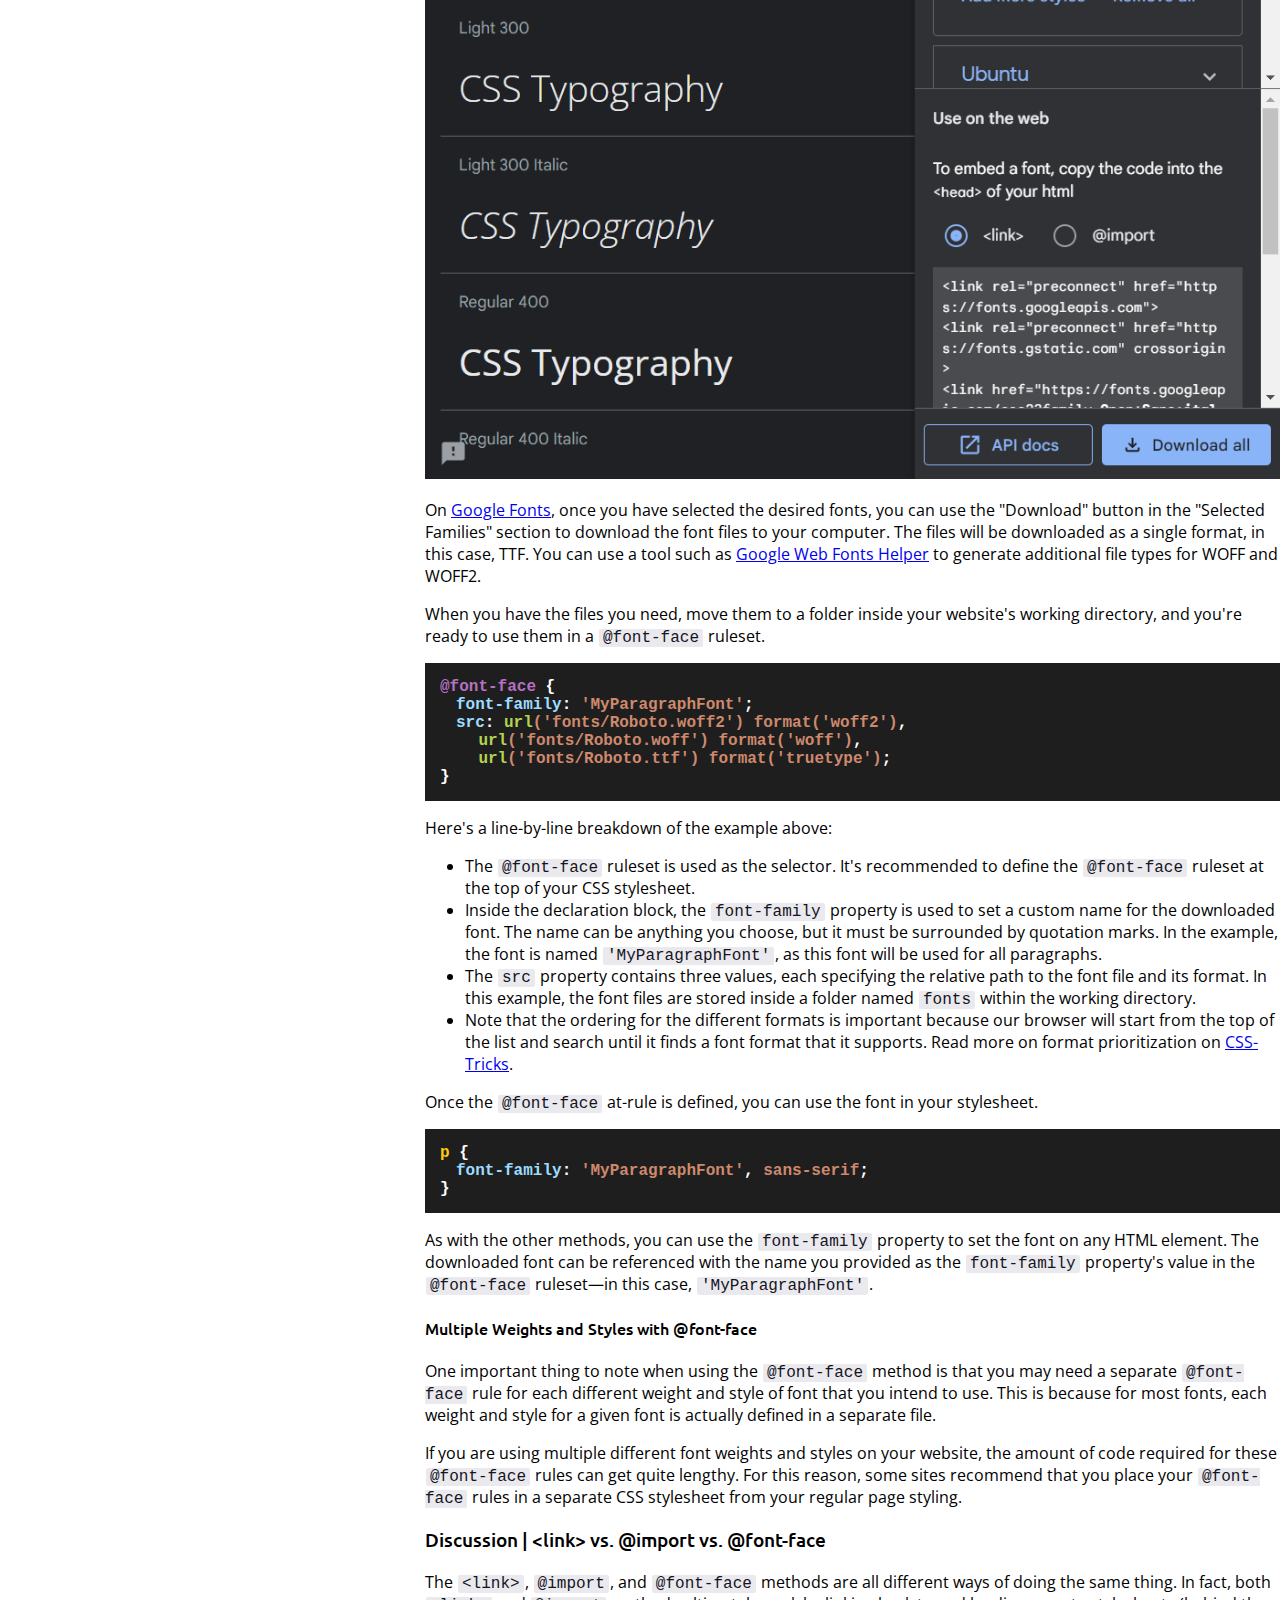
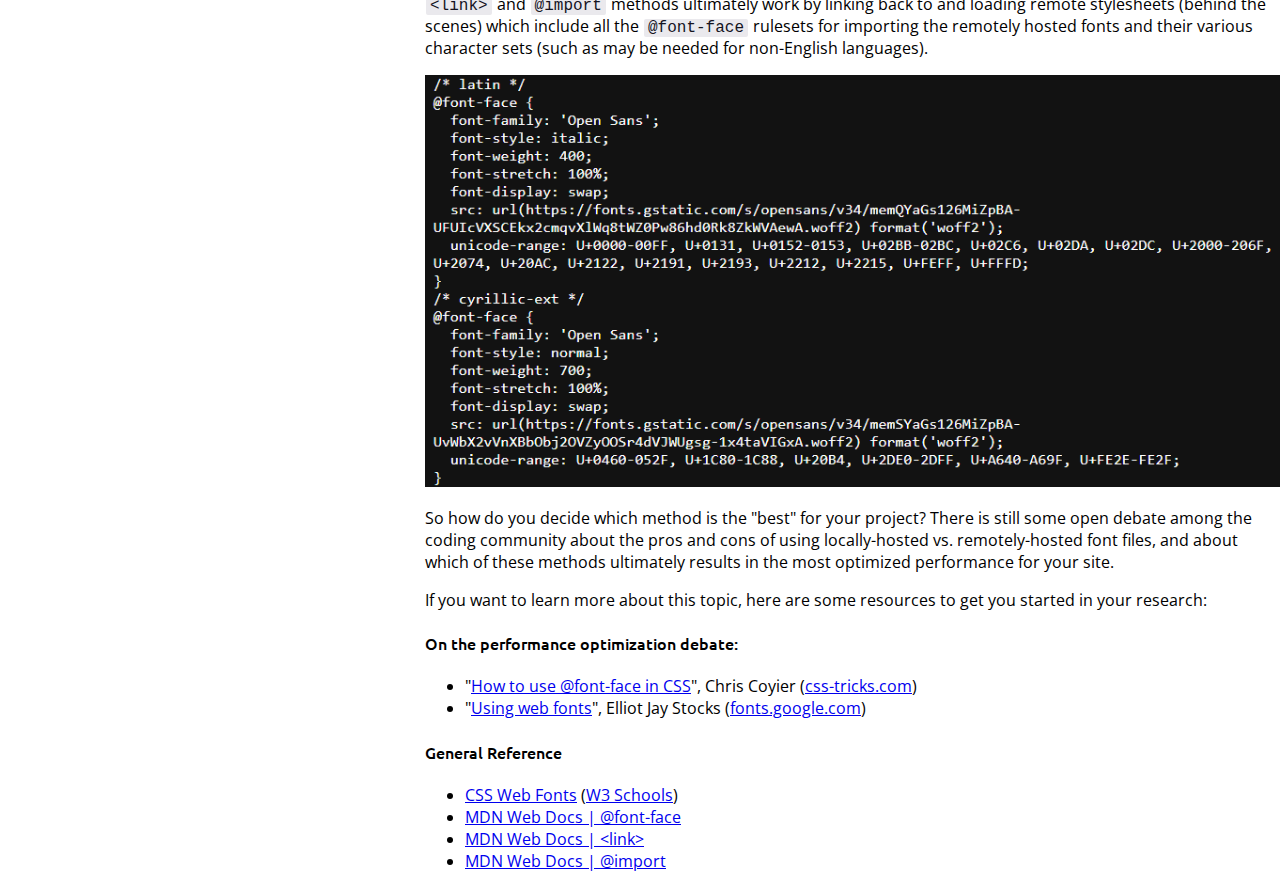
==== commit fcc0d513: "Restyled nav to appear as sidebar" ====
--- a/CheetSheetProject/index.html
+++ b/CheetSheetProject/index.html
@@ -2,16 +2,19 @@
 <html lang="en">
   
   <head>
-    <title>Cheat Sheet | CSS Typography</title>
+    <title>CSS Typography | Cheat Sheet</title>
     <link rel="stylesheet" href="style.css" type="text/css">
   </head>
 
   <body>
-    <h1>Cheat Sheet: CSS Typography</h1>
+    <h1>CSS Typography</h1>
 
     <!--Navigation Menu-->
     <nav>
       <ul>
+        <li>
+          <h2>Topics</h2>
+        </li>
         <li><a href="#font-family">Font Family</a></li>
         <ul>
           <li><a href="#multi-word-values">Multi-Word Values</a></li>
@@ -42,8 +45,6 @@
         </ul>
       </ul>
     </nav>
-
-    <!--Insert Page Intro/Description-->
 
     <!--Main Content Sections-->
     <main>
--- a/CheetSheetProject/style.css
+++ b/CheetSheetProject/style.css
@@ -10,6 +10,12 @@
   font-weight: 500;
 }
 
+h1 {
+  position: absolute;
+  left: 425px;
+  font-size: 40px;
+}
+
 p, li{
   font-family: 'Open Sans', sans-serif;
 }
@@ -19,6 +25,10 @@
 nav {
   border: black 4px solid;
   width: 340px;
+  position: fixed;
+  top: 125px;
+  left: 40px;
+  display: inline-block;
 }
 
 nav ul {
@@ -37,6 +47,12 @@
 
 nav a:hover {
   text-decoration: underline;
+}
+
+main {
+  position: absolute;
+  top: 125px;
+  left: 425px;
 }
 
 /* Styling for Code Examples */
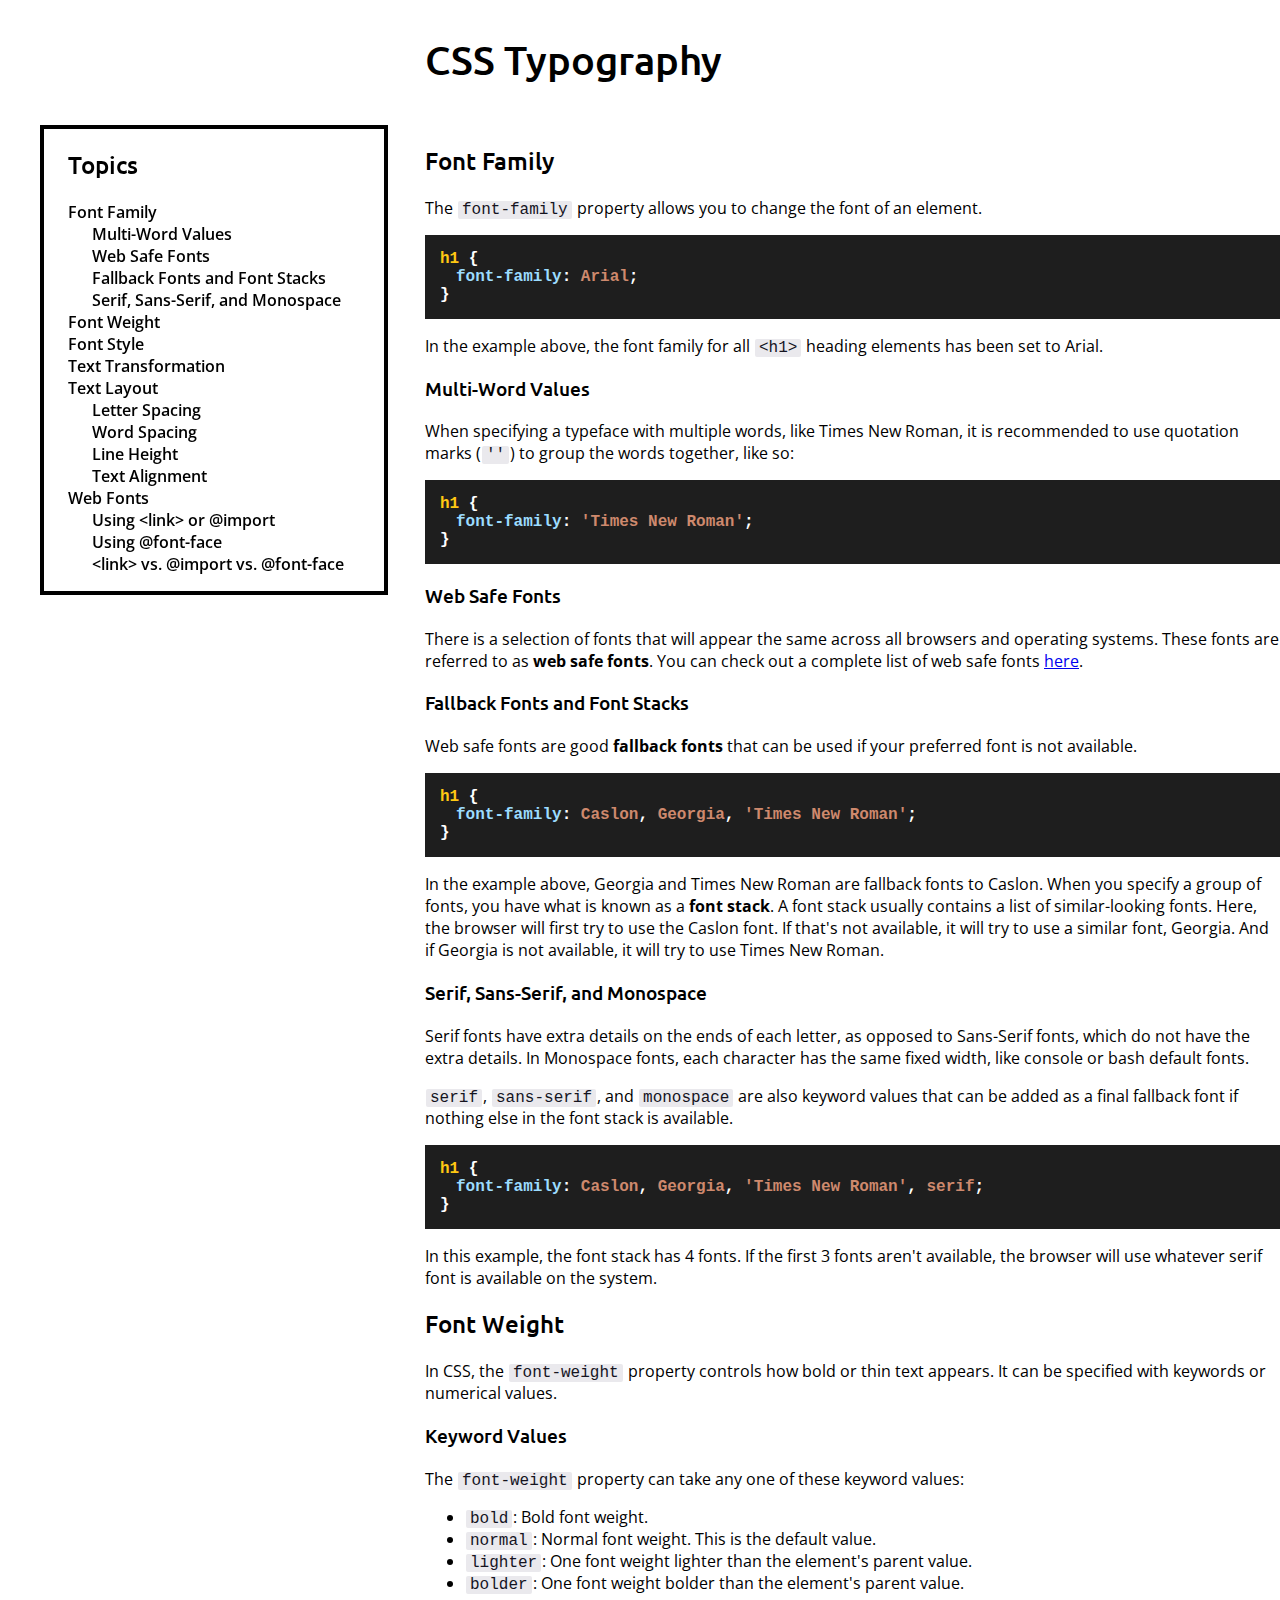
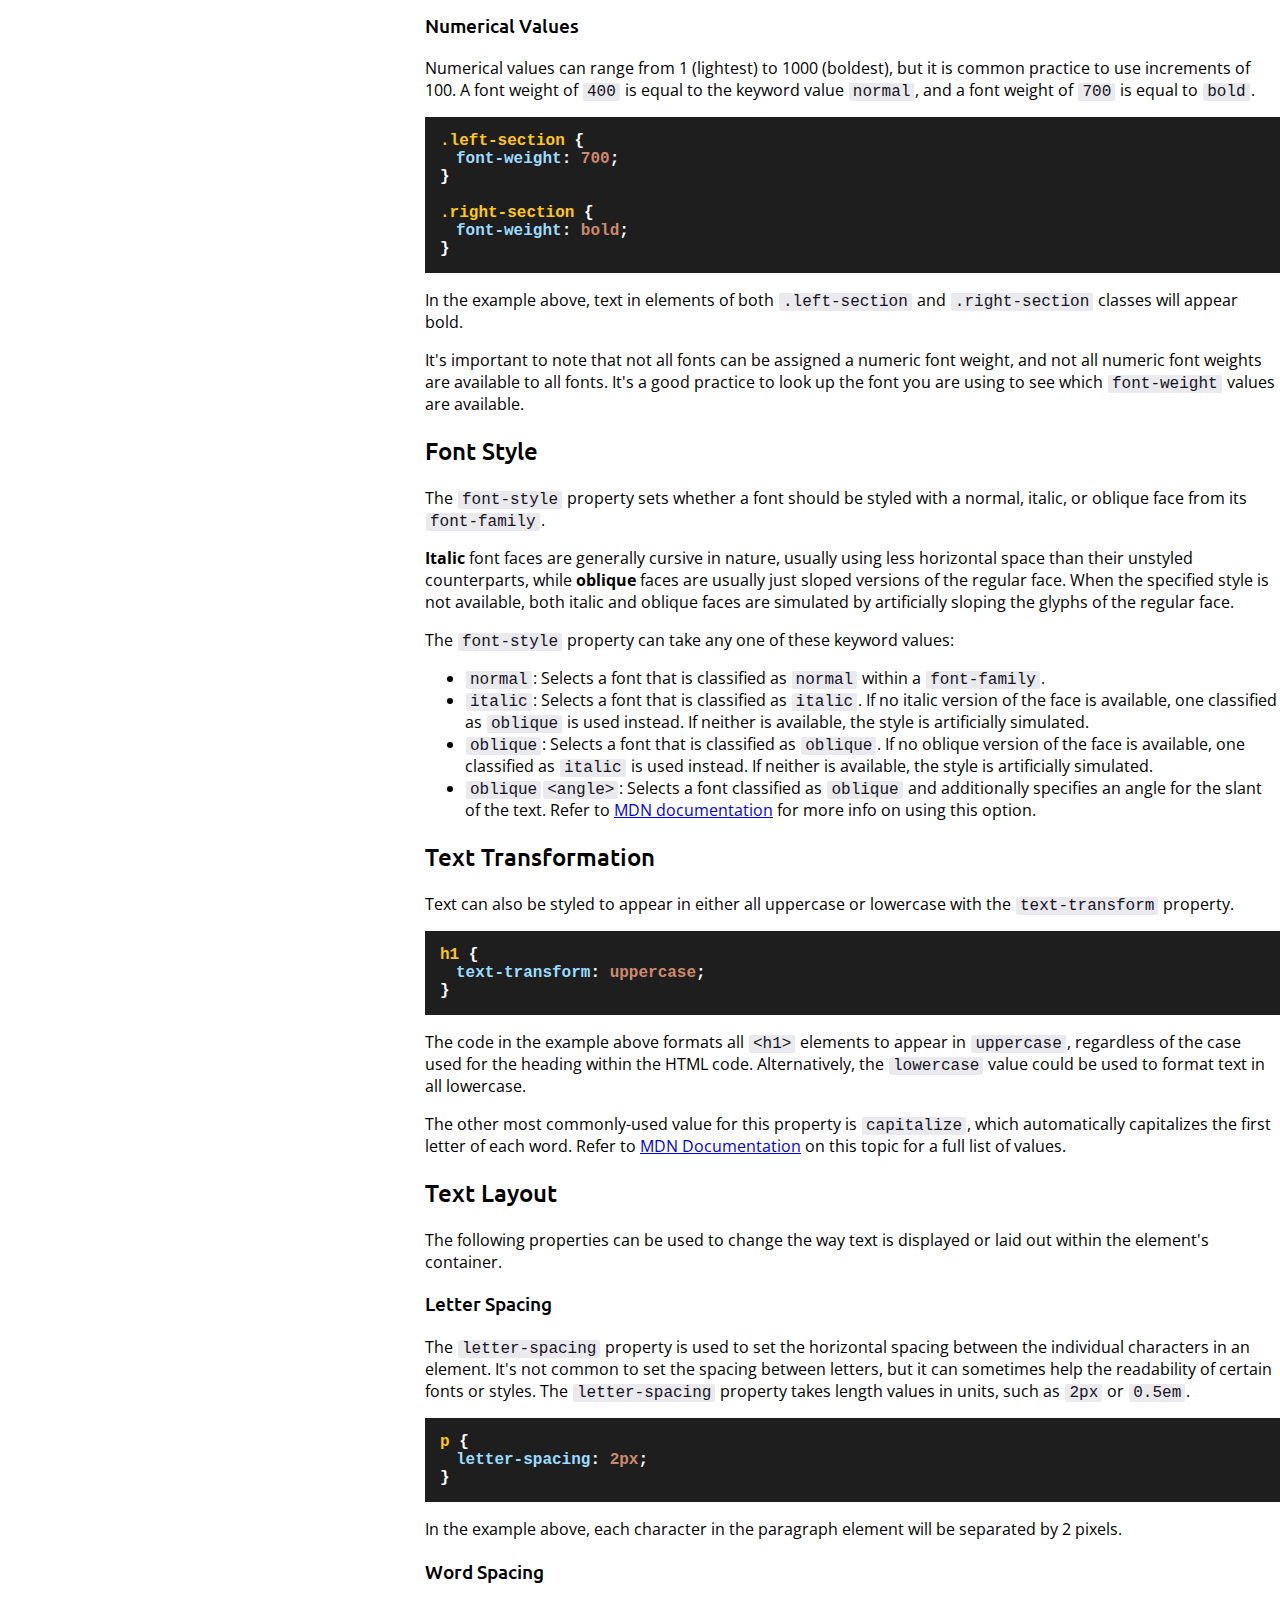
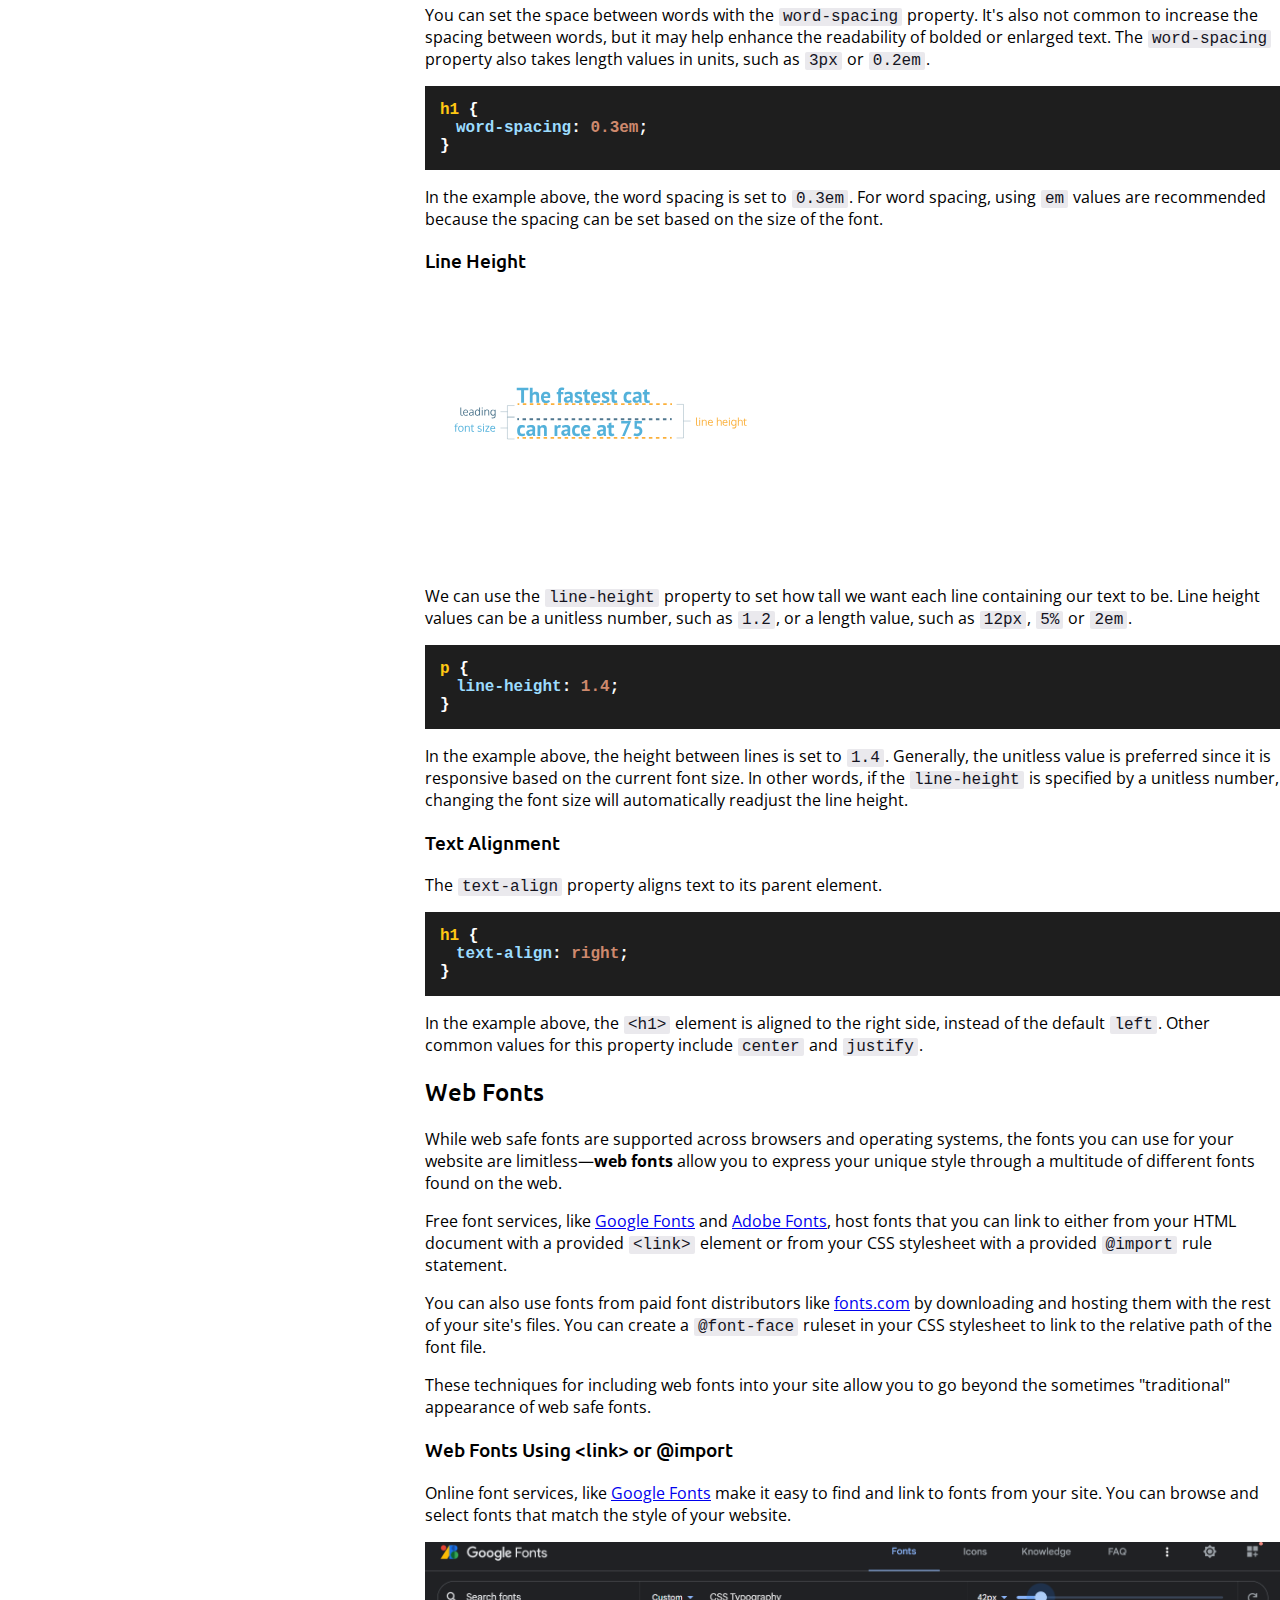
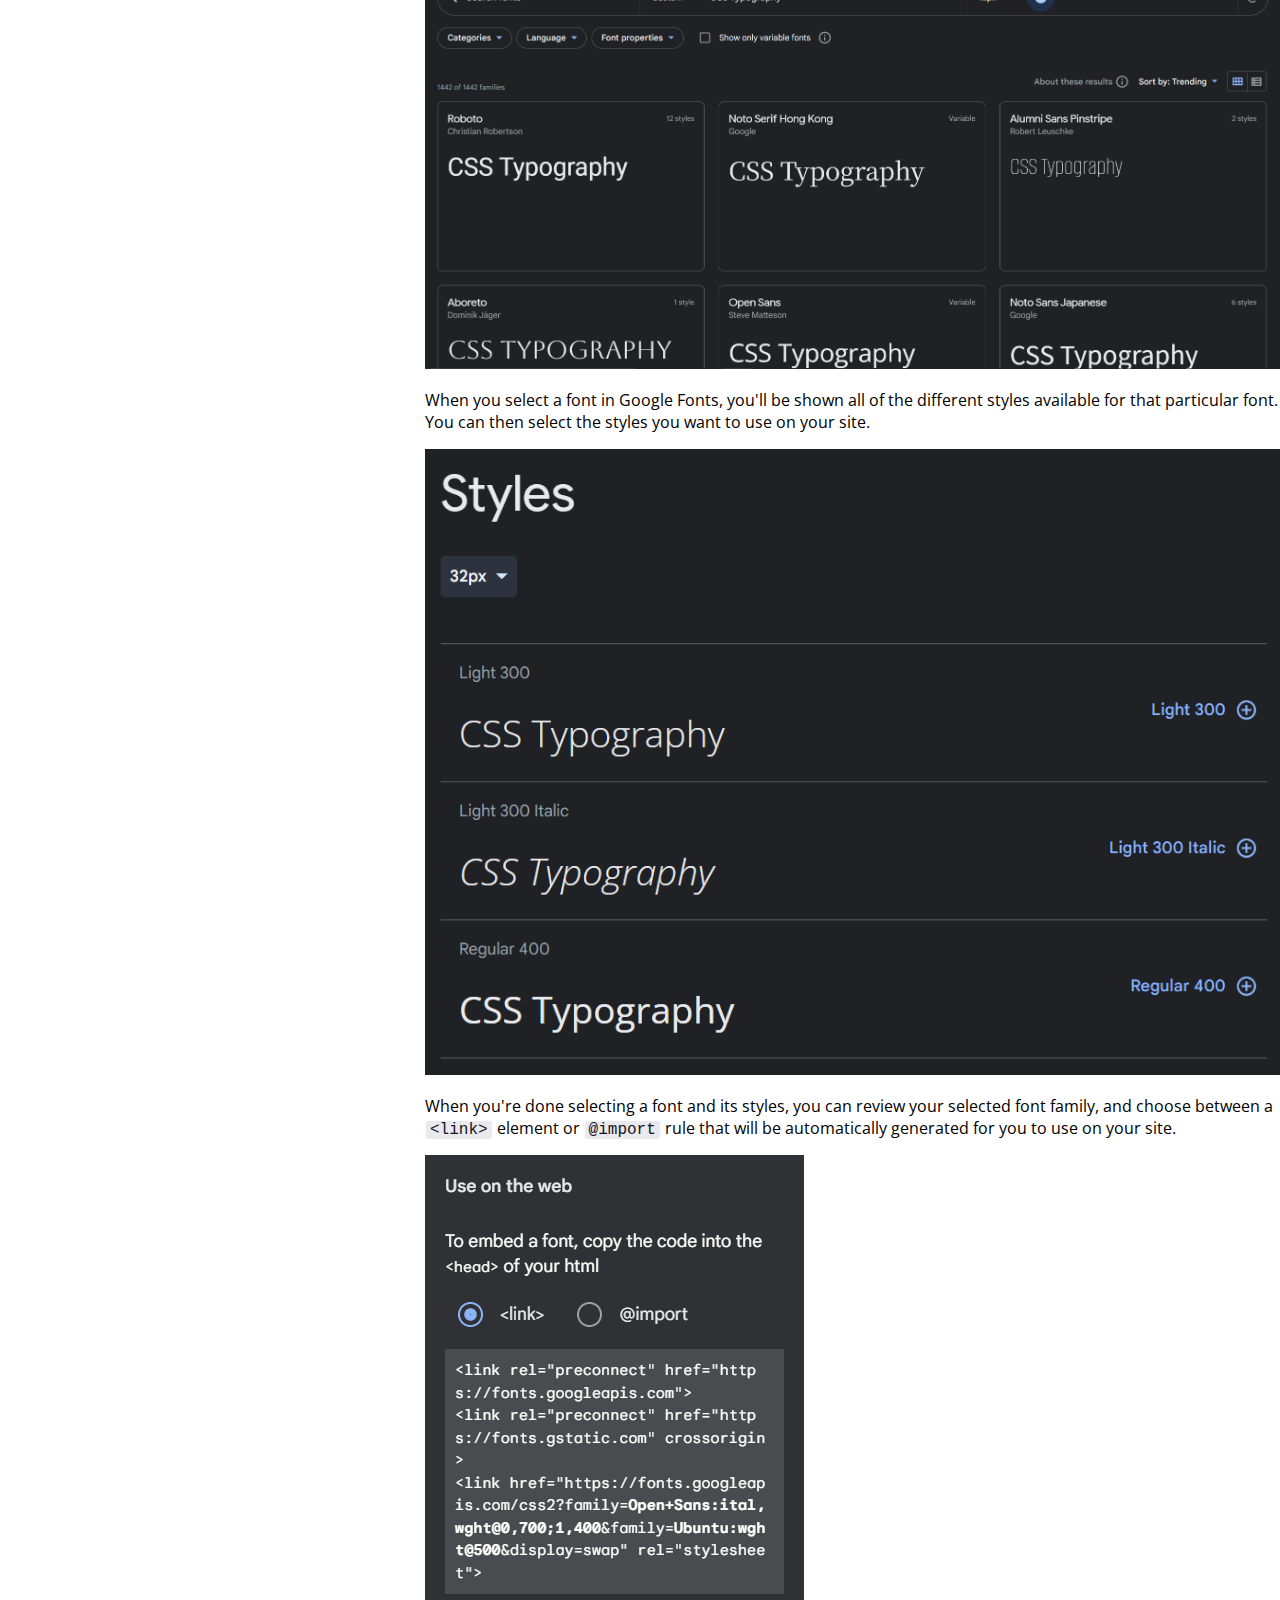
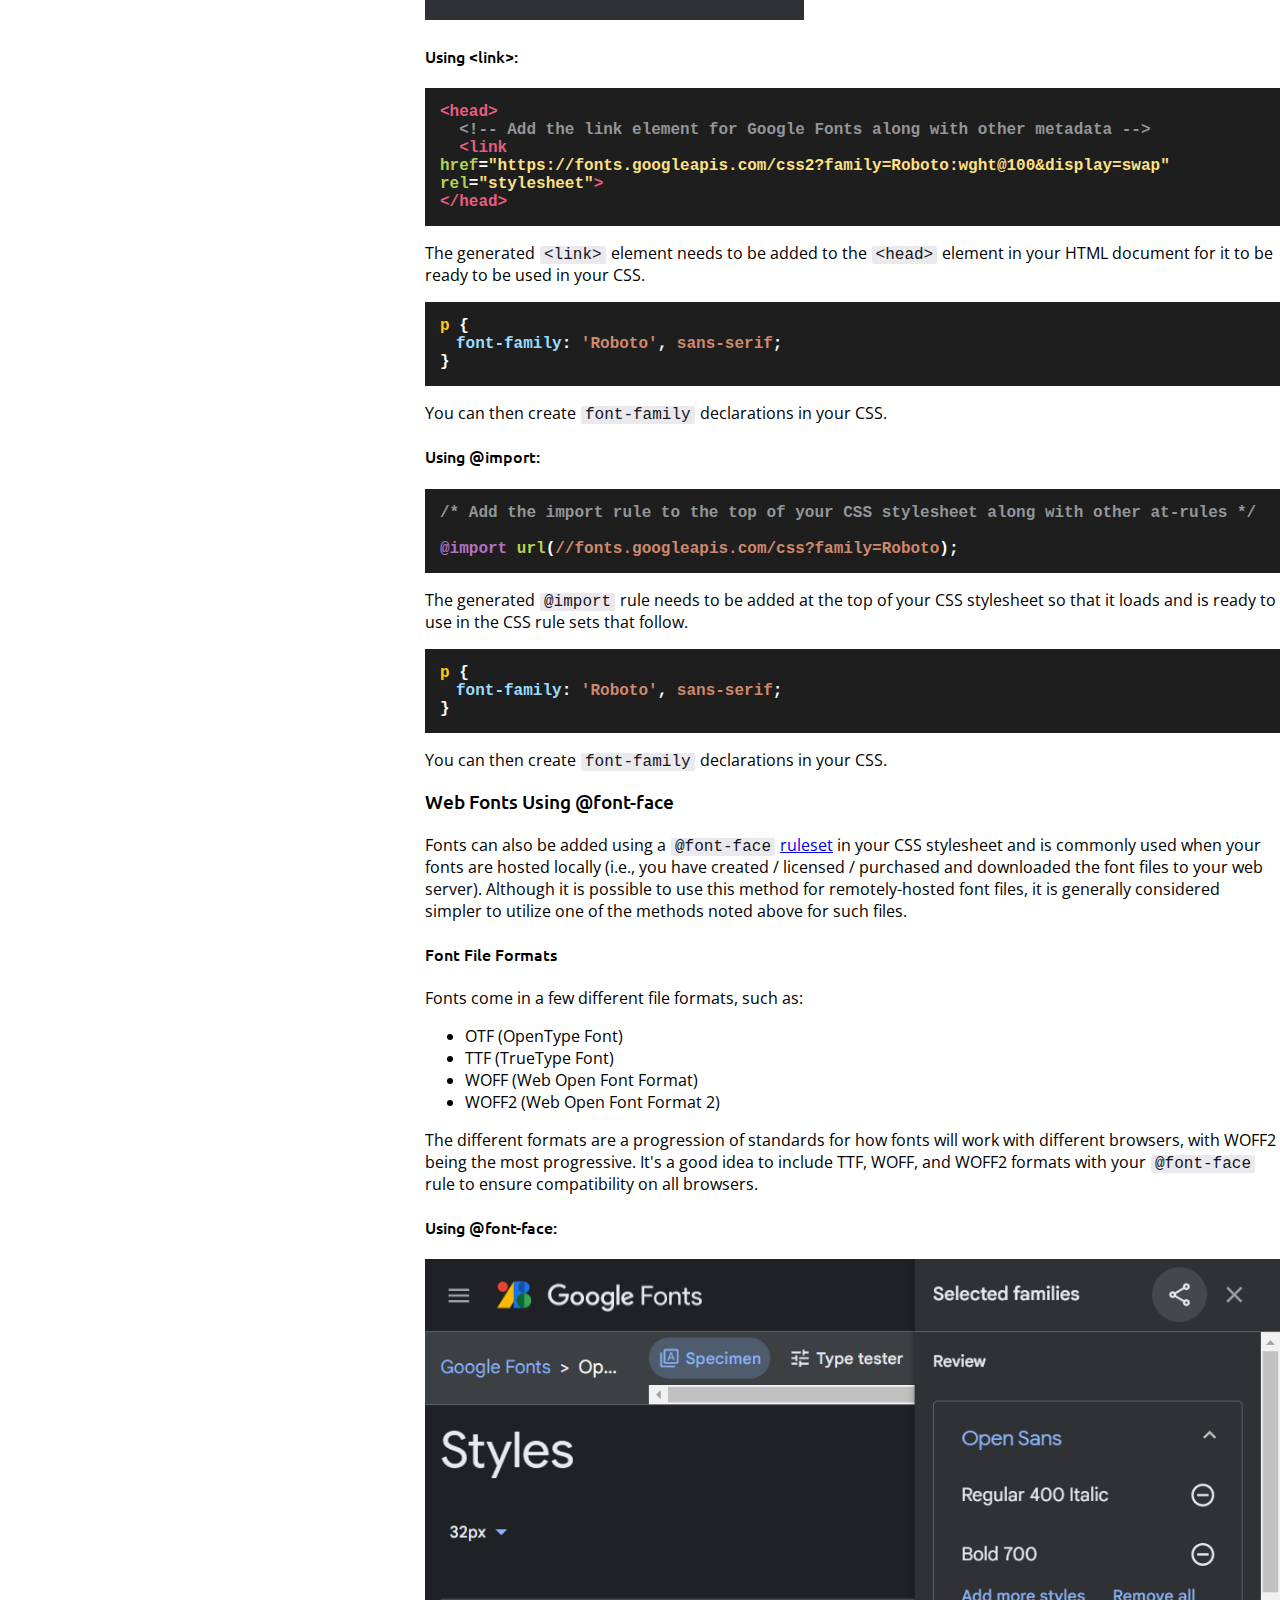
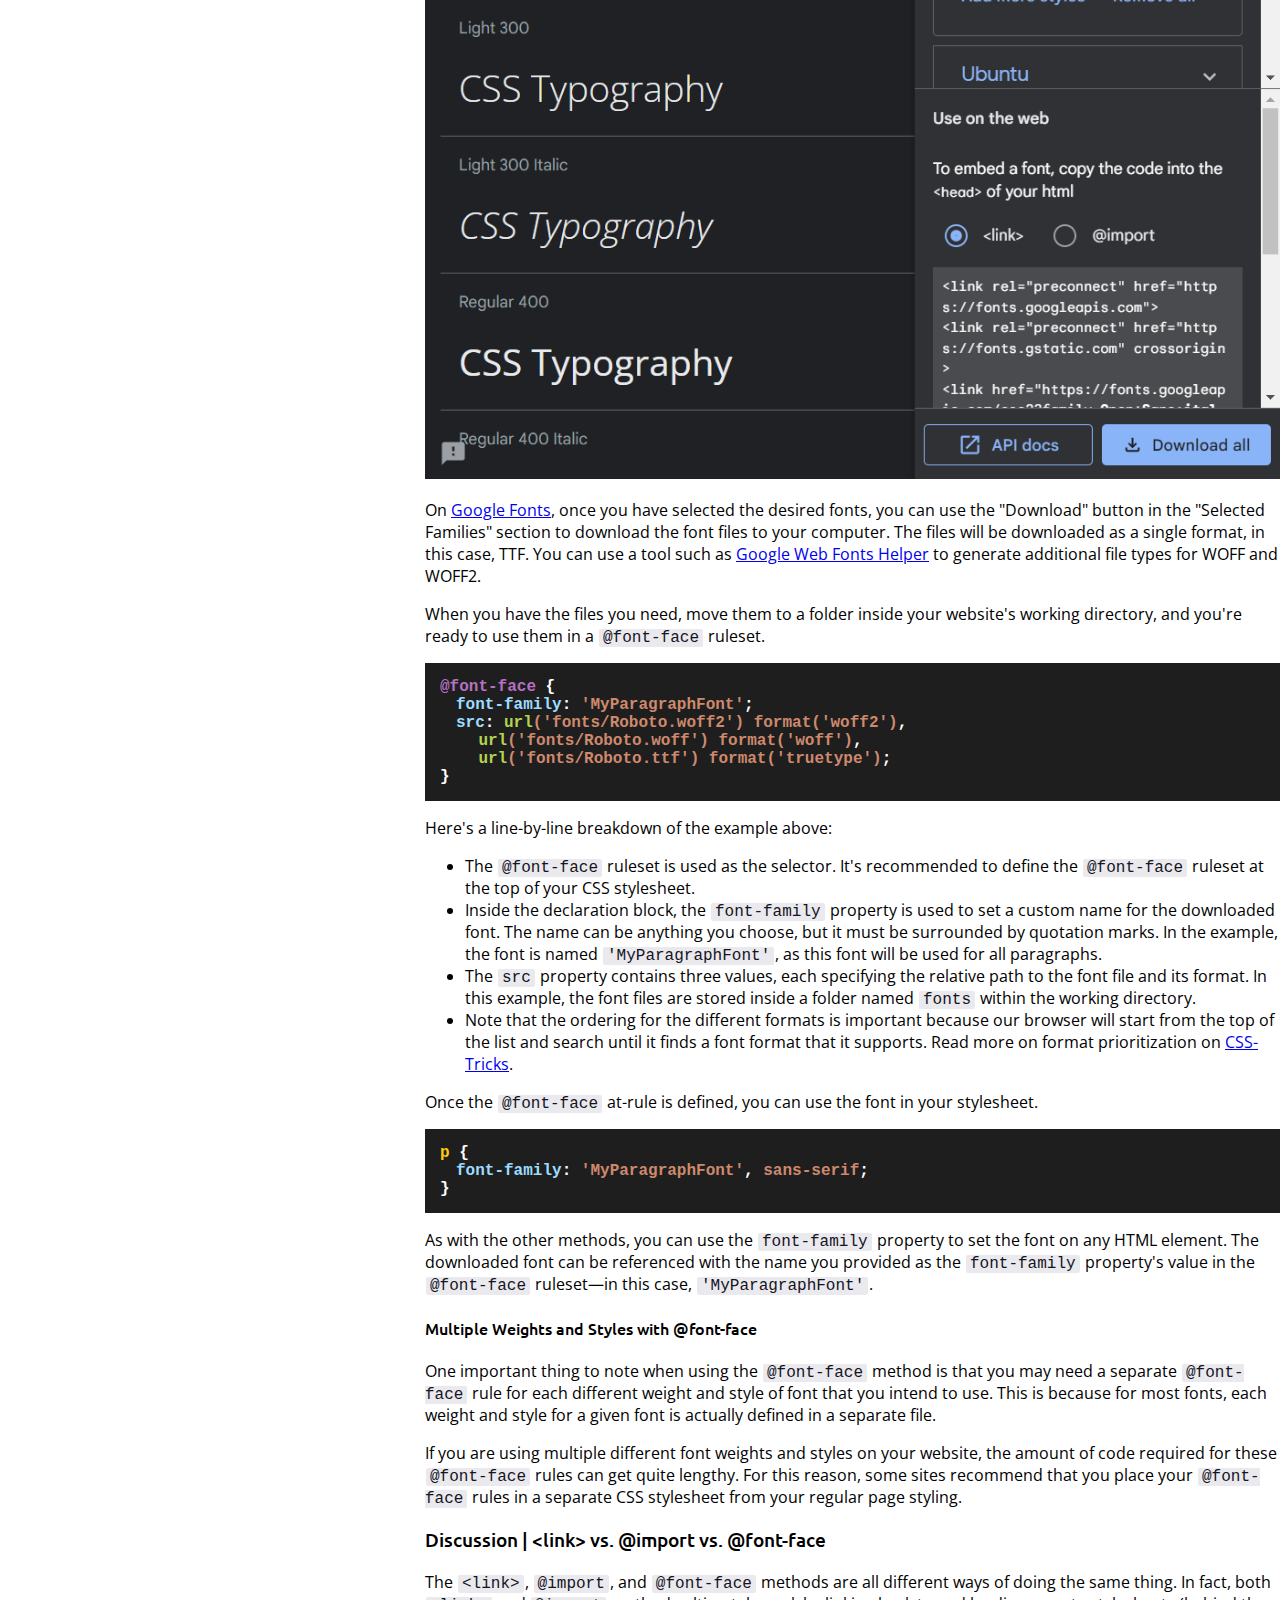
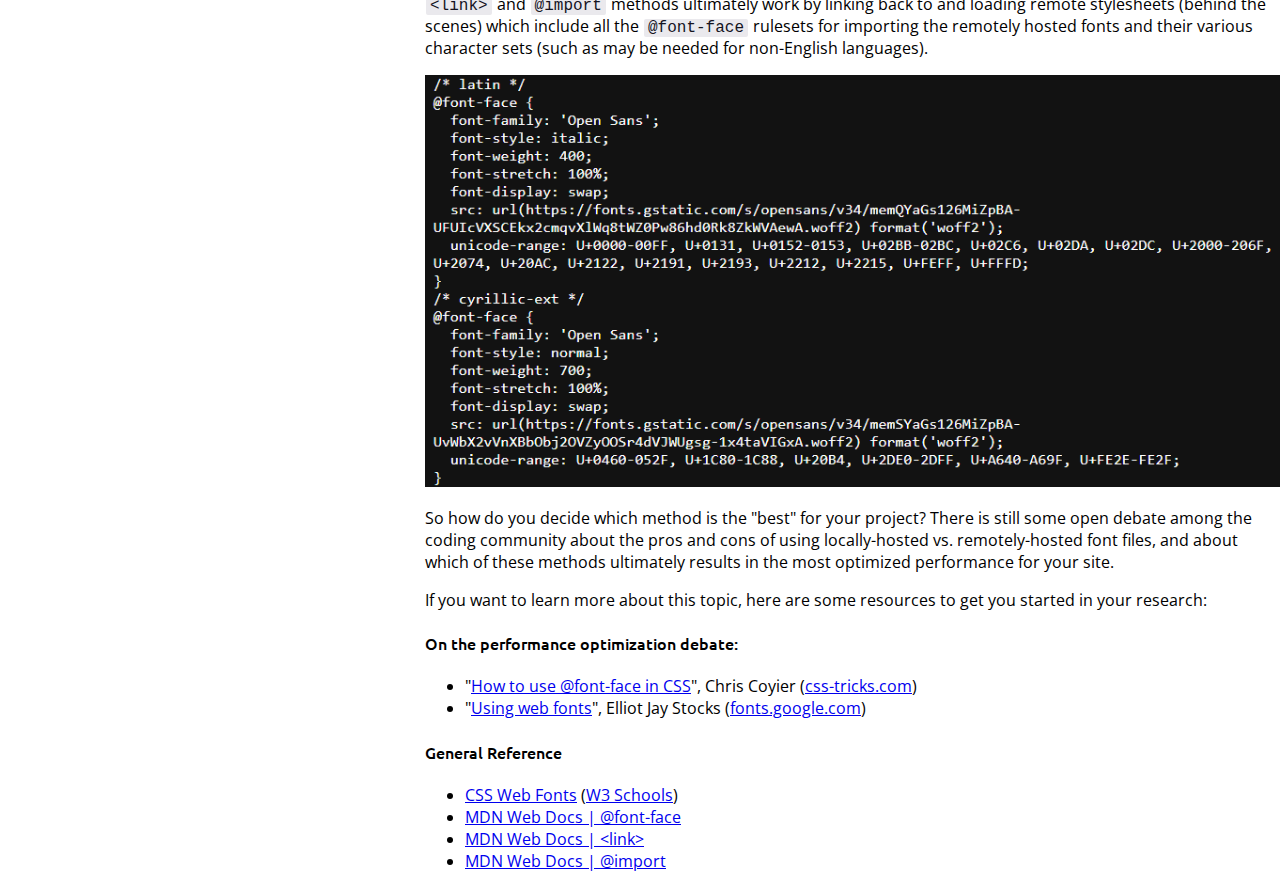
==== commit b660dc4b: "Added responsive styling for nav" ====
--- a/CheetSheetProject/index.html
+++ b/CheetSheetProject/index.html
@@ -12,9 +12,7 @@
     <!--Navigation Menu-->
     <nav>
       <ul>
-        <li>
           <h2>Topics</h2>
-        </li>
         <li><a href="#font-family">Font Family</a></li>
         <ul>
           <li><a href="#multi-word-values">Multi-Word Values</a></li>
@@ -23,10 +21,6 @@
           <li><a href="#font-family-keywords">Serif, Sans-Serif, and Monospace</a></li>
         </ul>
         <li><a href="#font-weight">Font Weight</a></li>
-        <ul>
-          <li><a href="#font-weight-keywords">Keyword Values</a></li>
-          <li><a href="#font-weight-numeric">Numerical Values</a></li>
-        </ul>
         <li><a href="#font-style">Font Style</a></li>
 
         <li><a href="#text-transform">Text Transformation</a></li>
@@ -145,7 +139,7 @@
         <p>In CSS, the <code>font-weight</code> property controls how bold or
         thin text appears. It can be specified with keywords or numerical values.</p>
 
-        <h3 id="font-weight-keywords">Keyword Values</h3>
+        <h3>Keyword Values</h3>
 
         <p>The <code>font-weight</code> property can take any one of these
         keyword values:</p>
@@ -159,7 +153,7 @@
           parent value.</li>
         </ul>
 
-        <h3 id="font-weight-numeric">Numerical Values</h3>
+        <h3>Numerical Values</h3>
 
         <p>Numerical values can range from 1 (lightest) to 1000 (boldest), but it
           is common practice to use increments of 100. A font weight of <code>400</code>
--- a/CheetSheetProject/style.css
+++ b/CheetSheetProject/style.css
@@ -124,4 +124,21 @@
 
 #line-height-img {
   height: 17rem;
+}
+
+/* Responsive Styling */
+
+@media screen and (max-width: 875px) {
+  nav {
+    display: block;
+    position: static;
+  }
+
+  h1 {
+    position: static;
+  }
+
+  main {
+    position: static;
+  }
 }